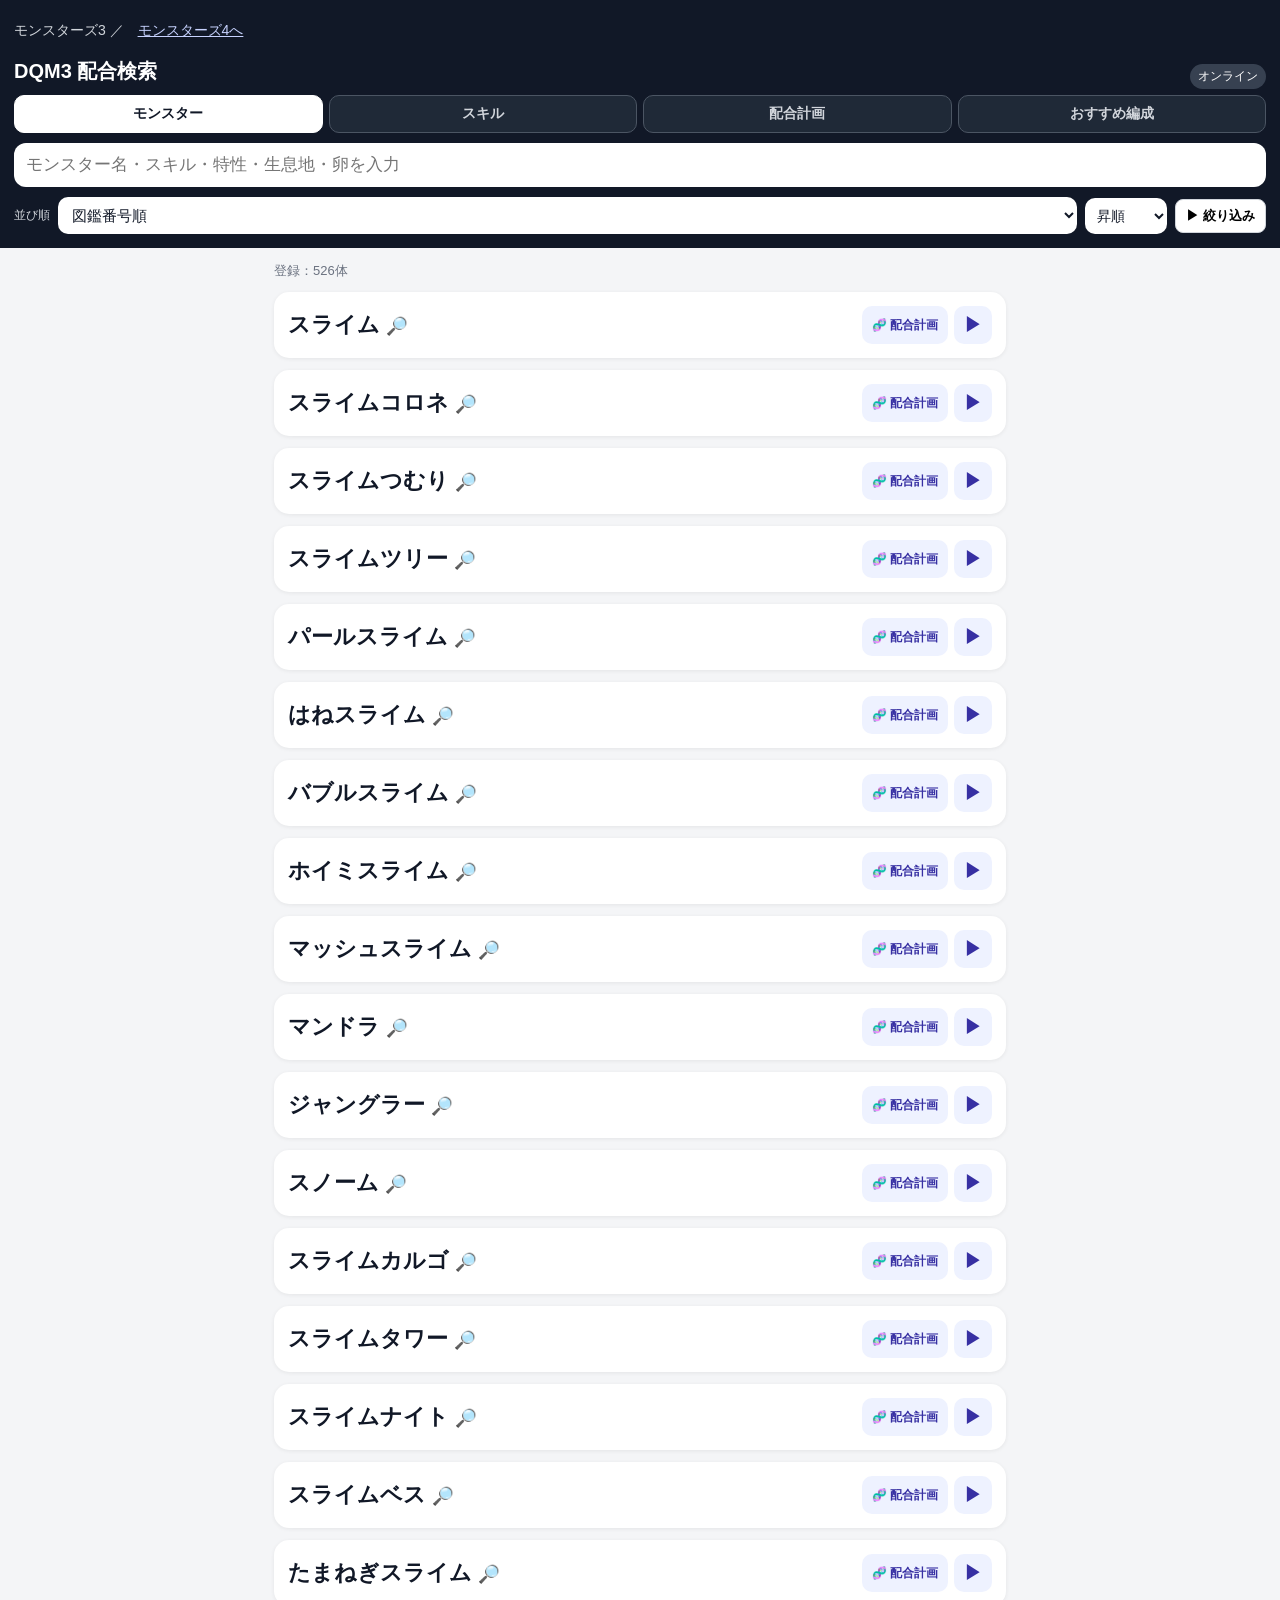
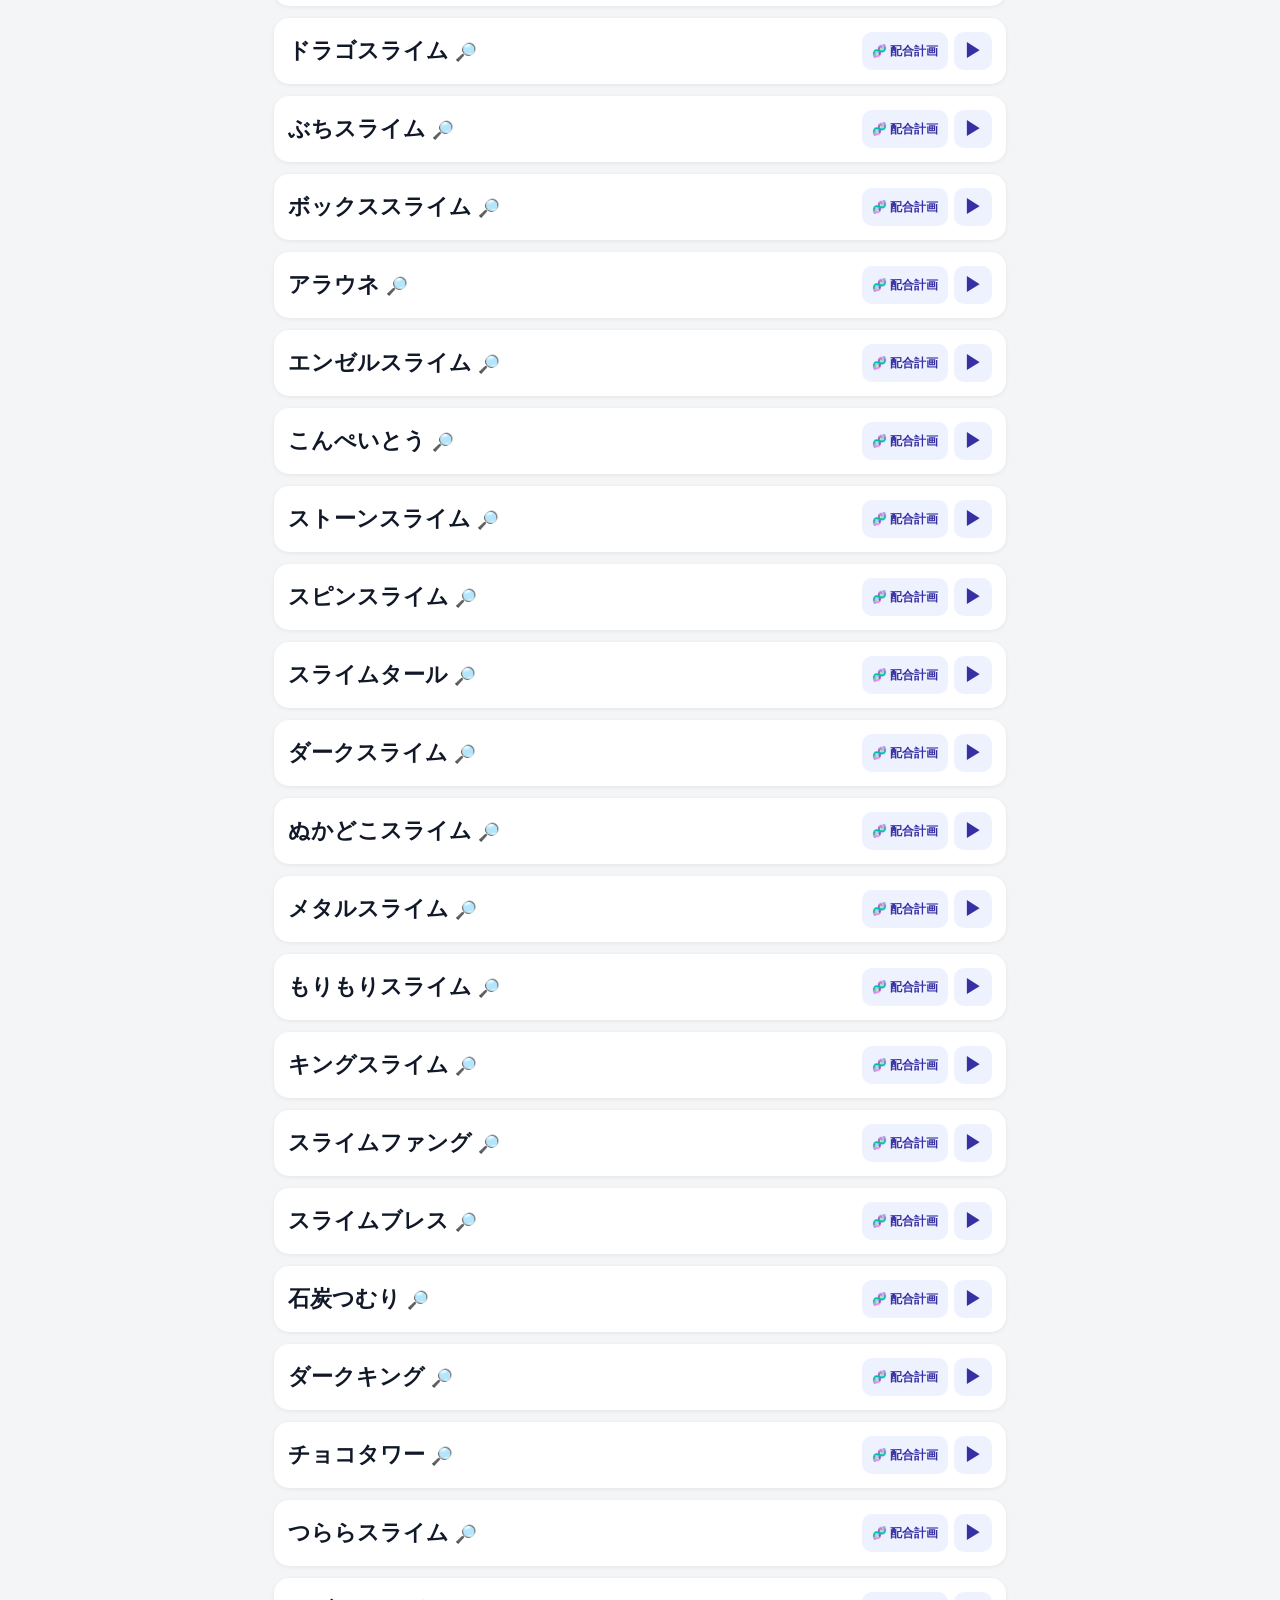
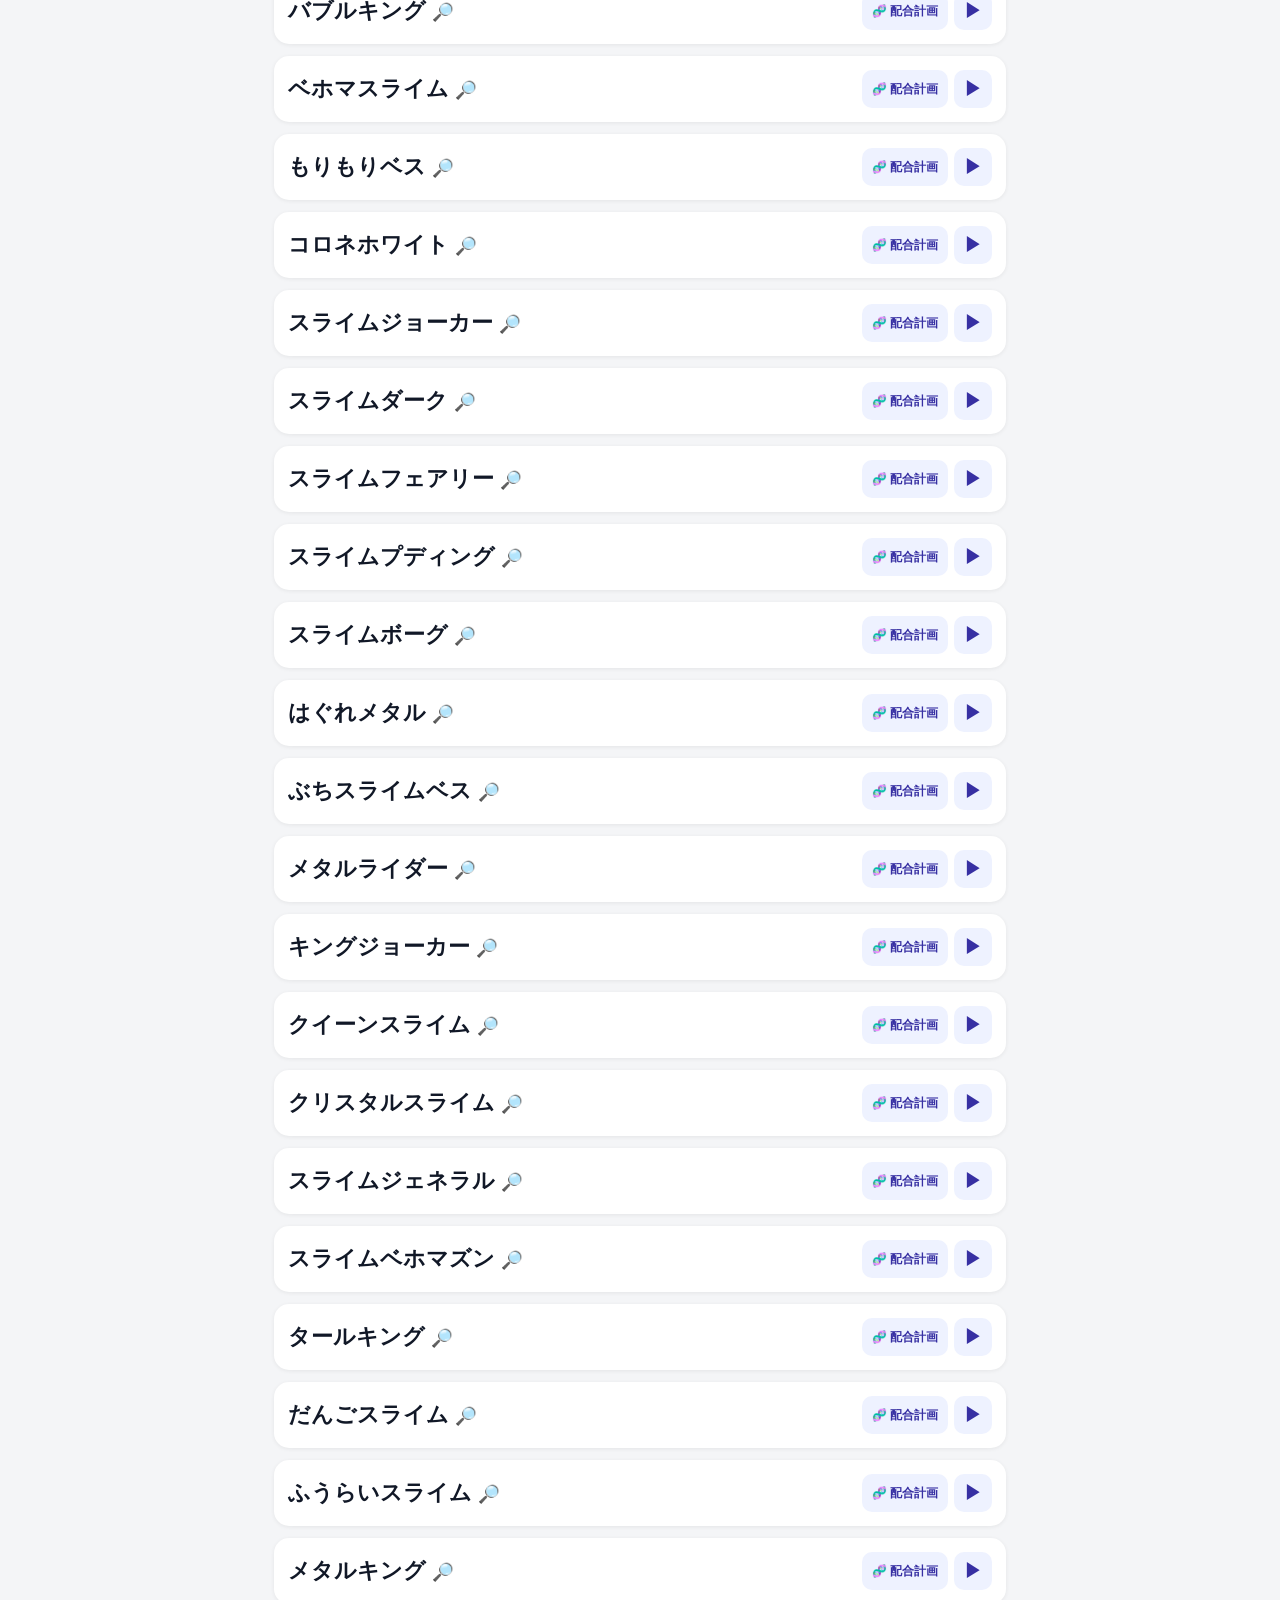
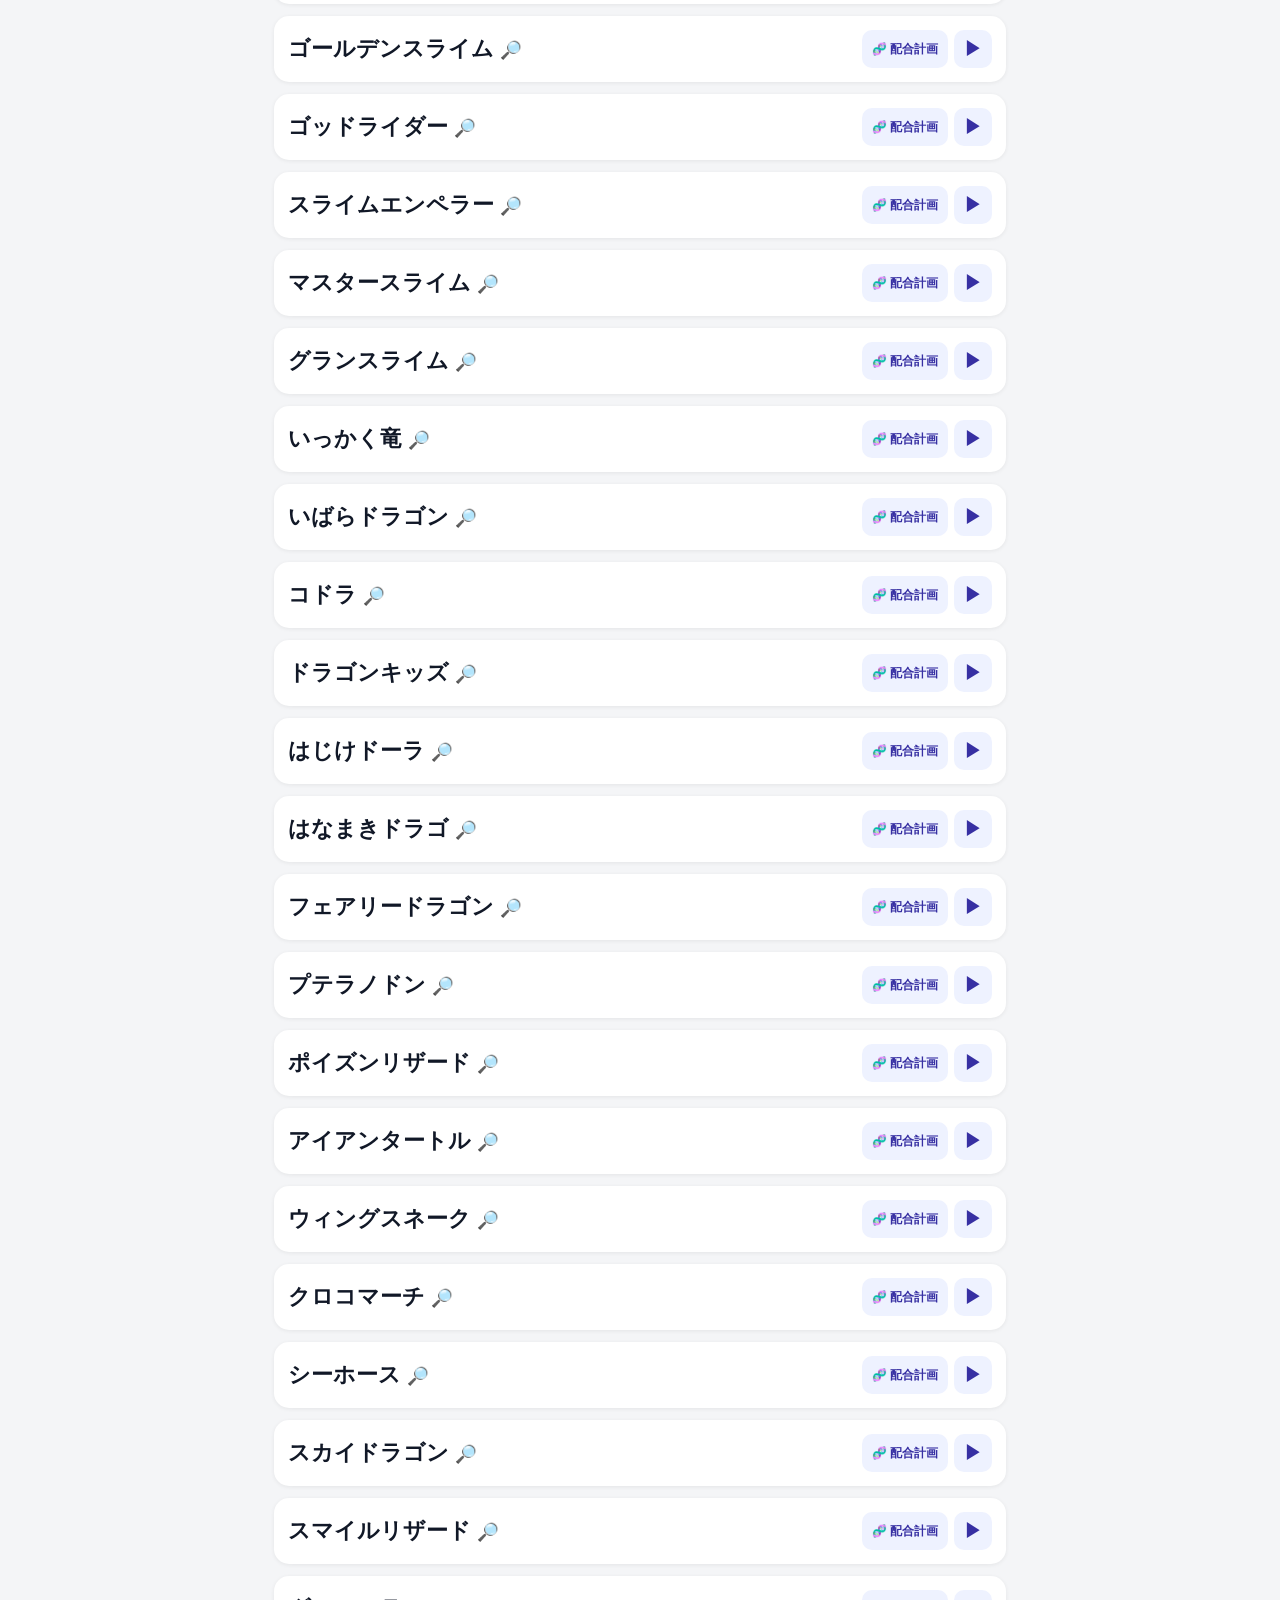
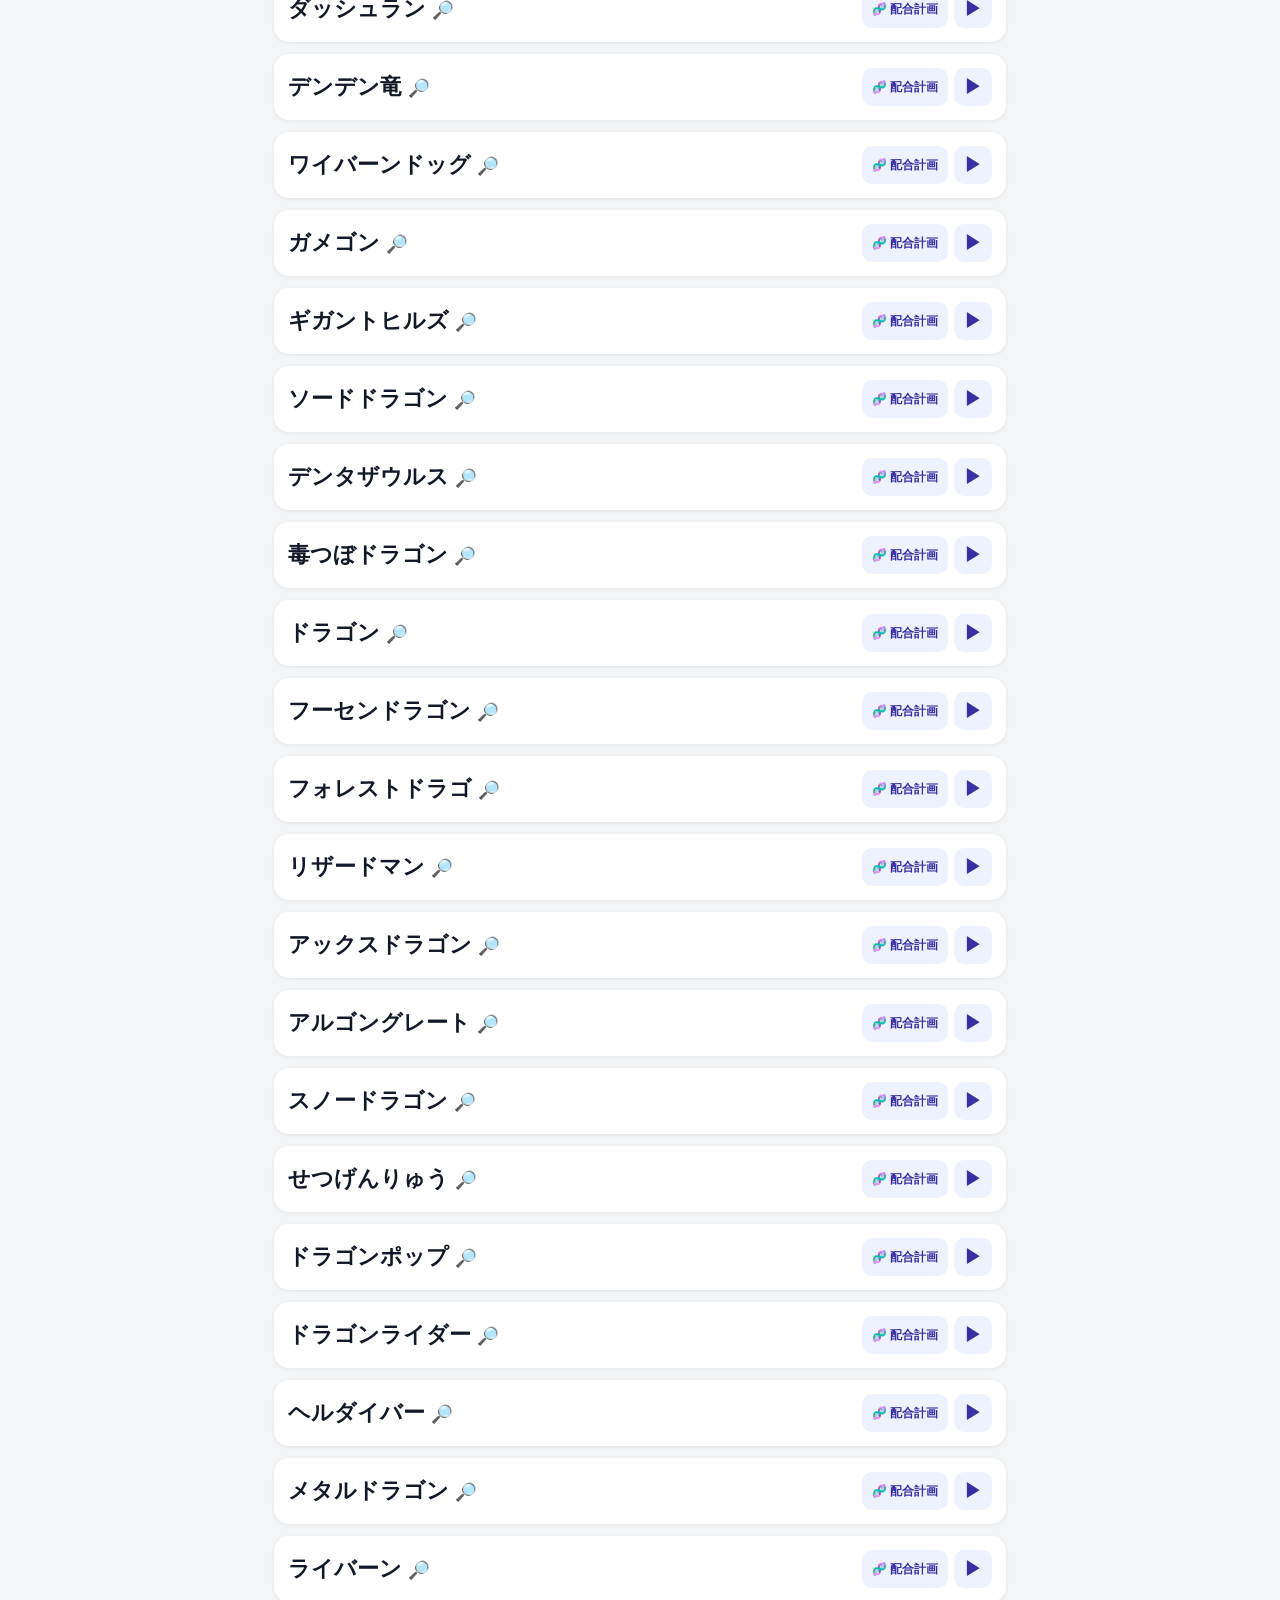
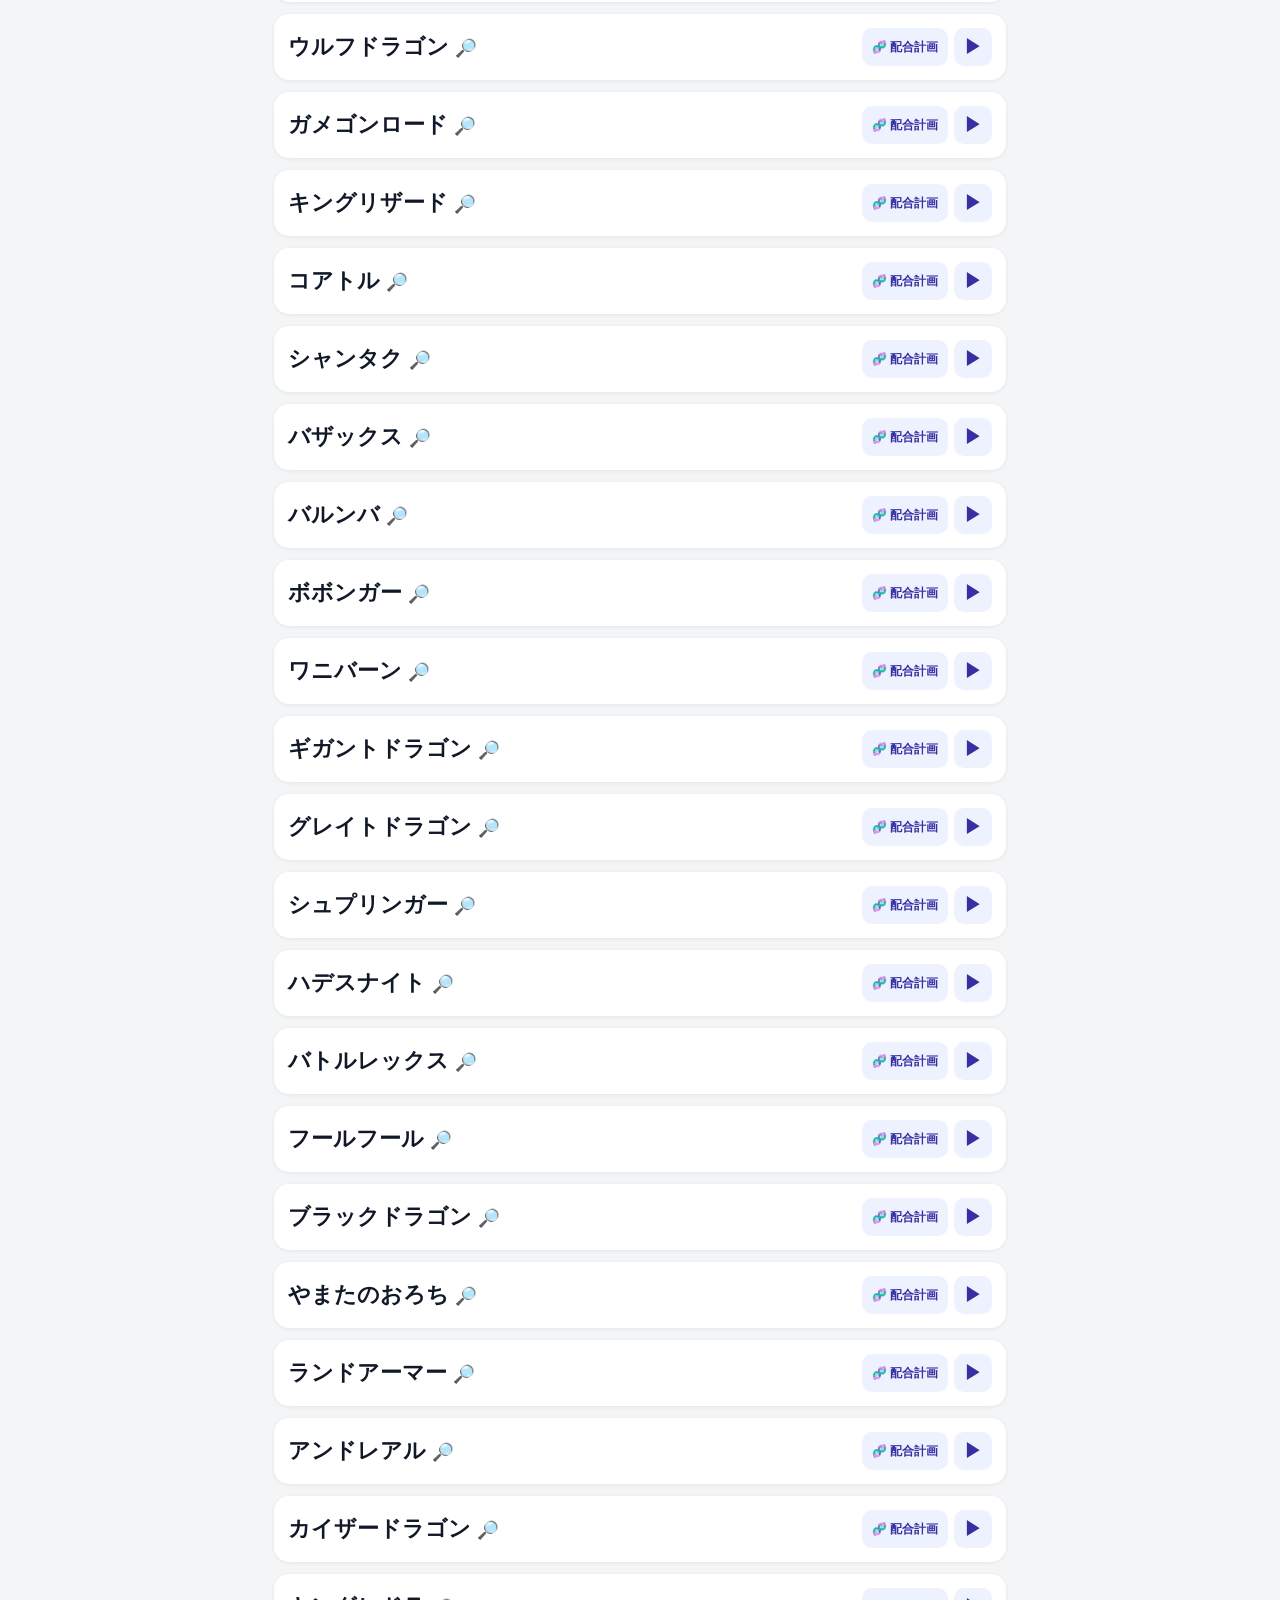
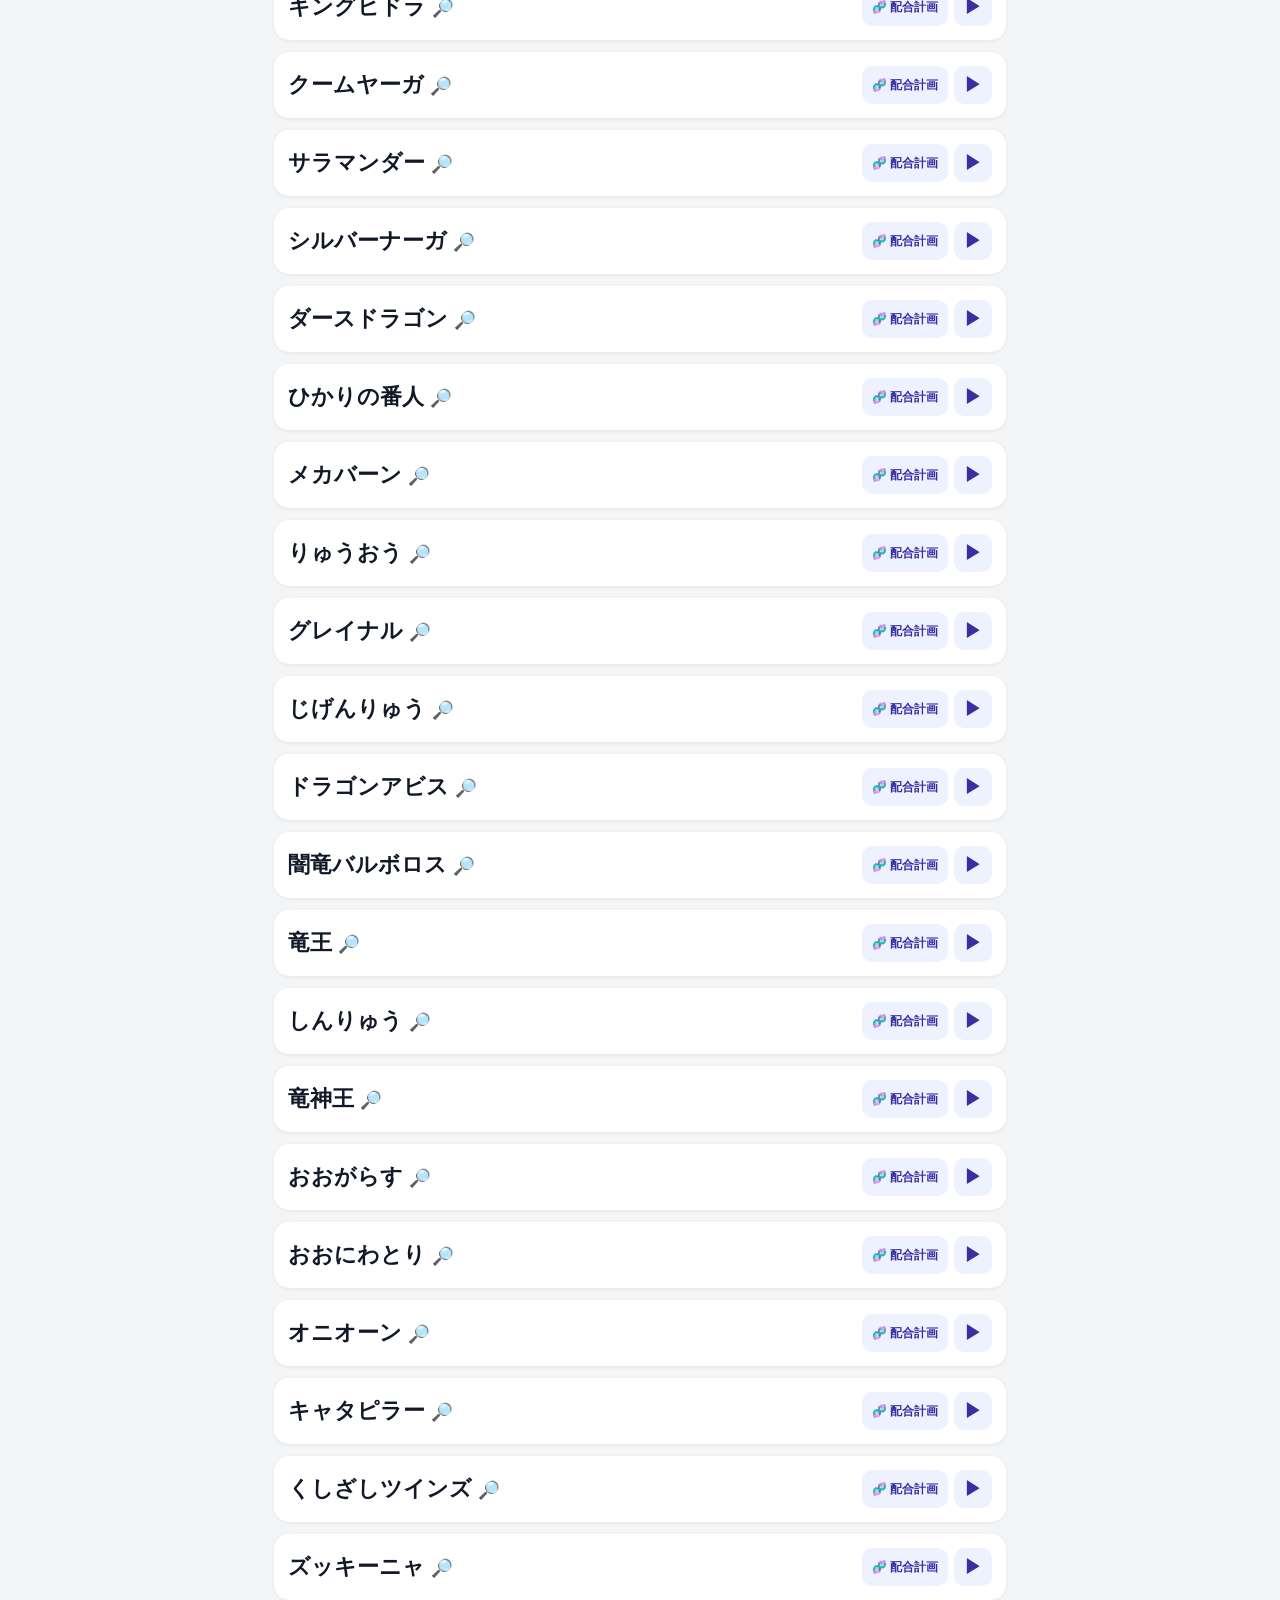
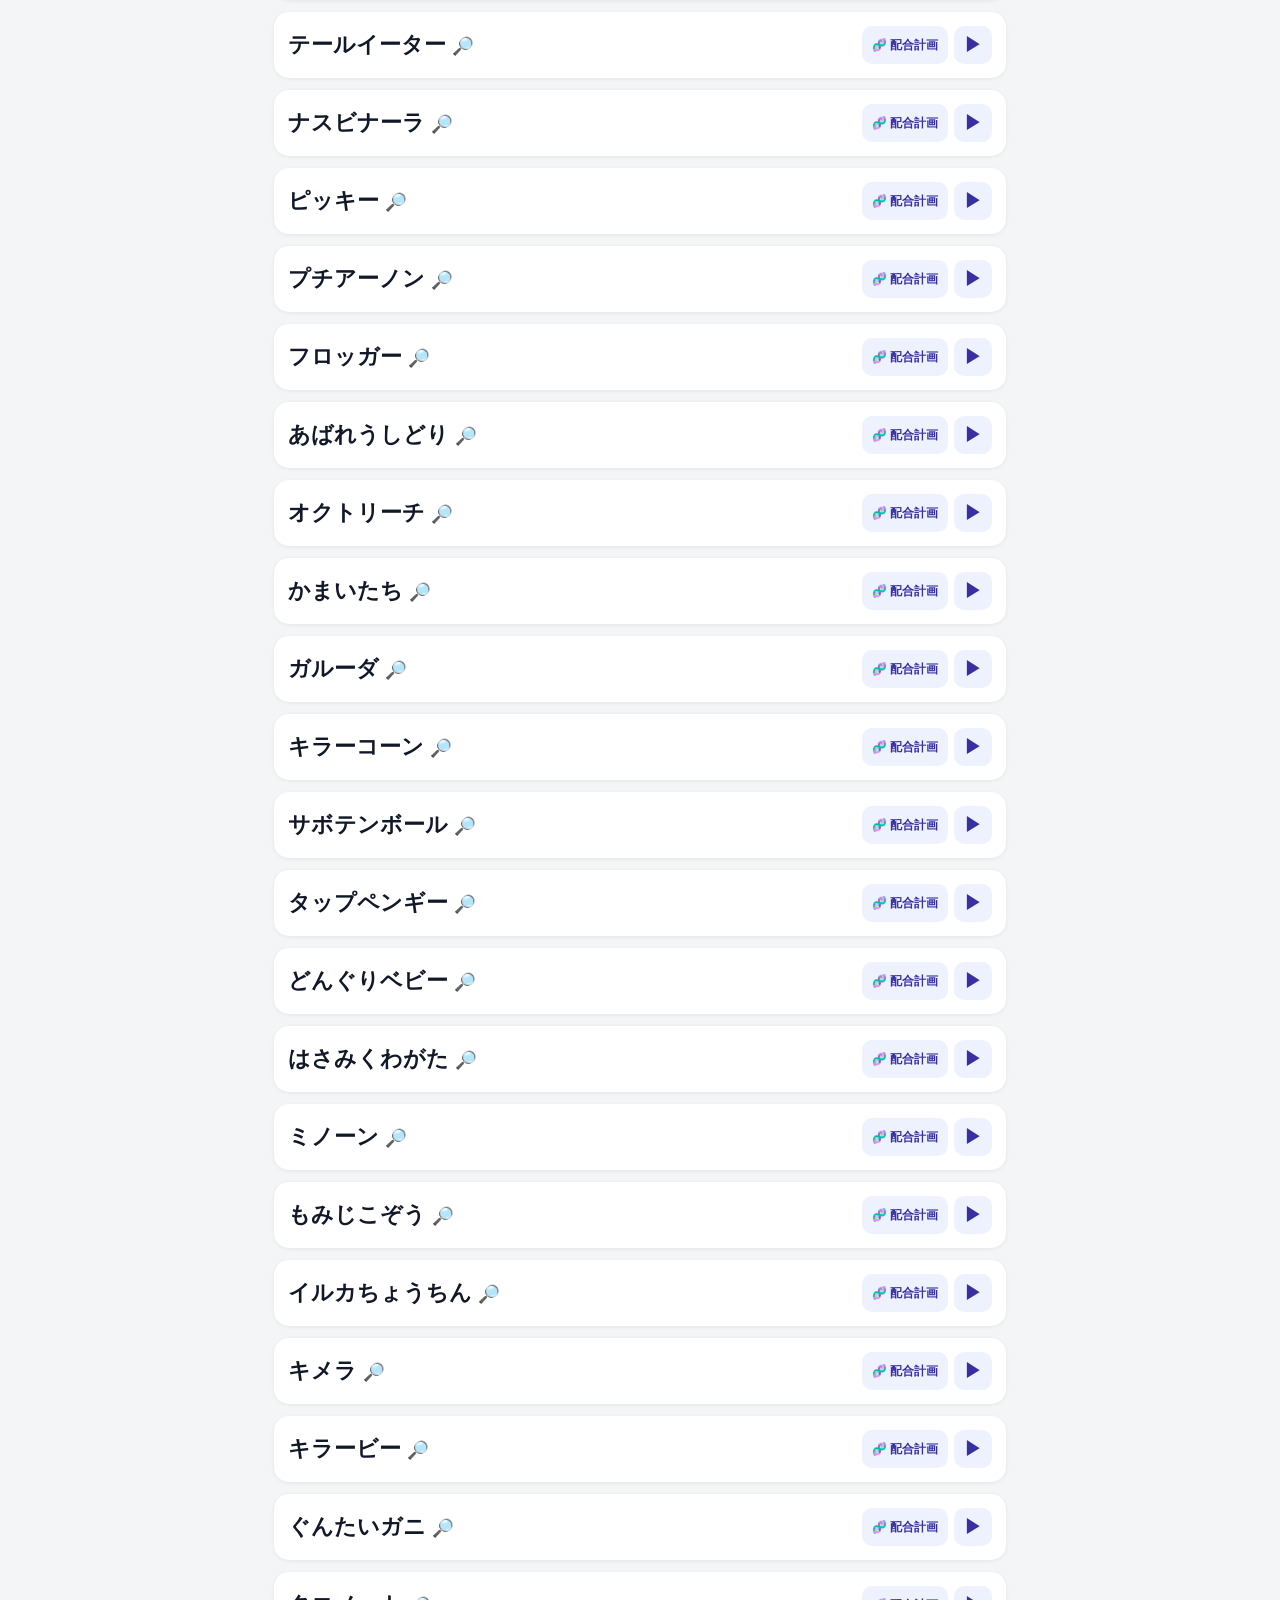
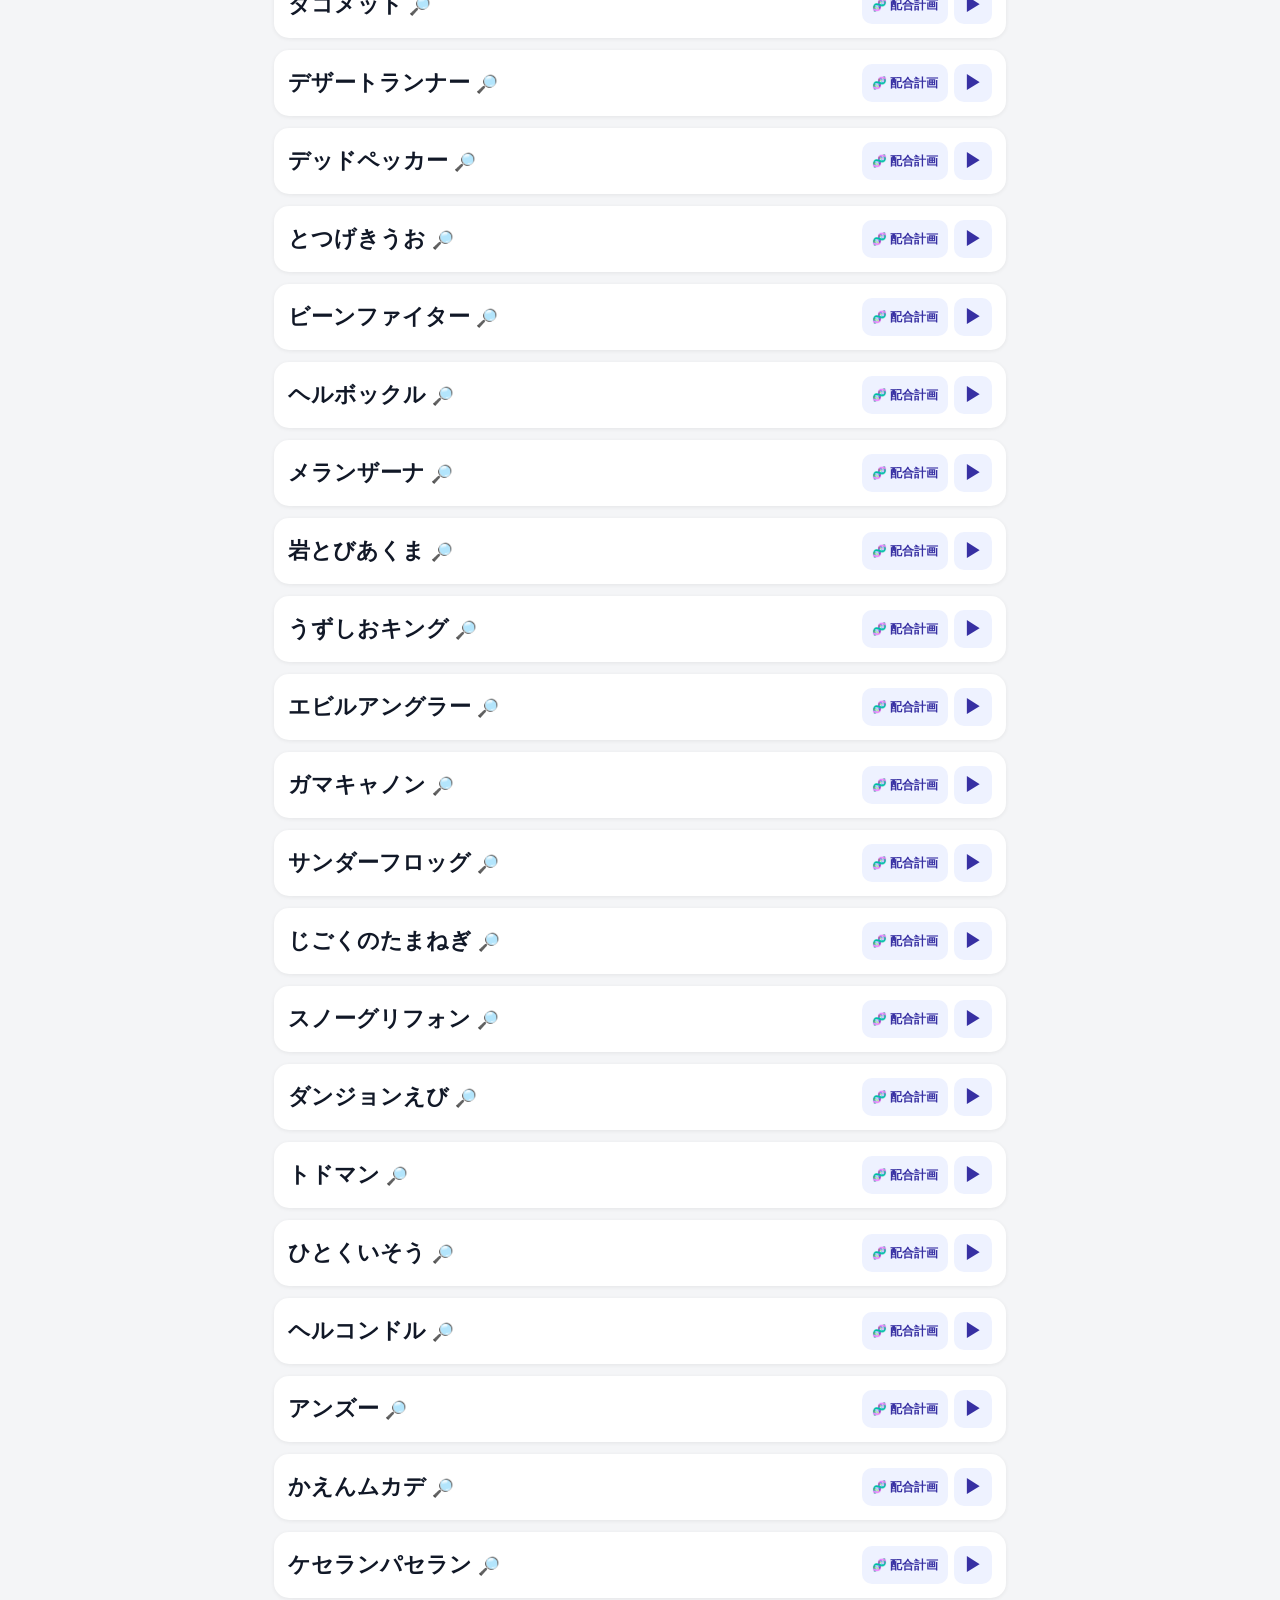
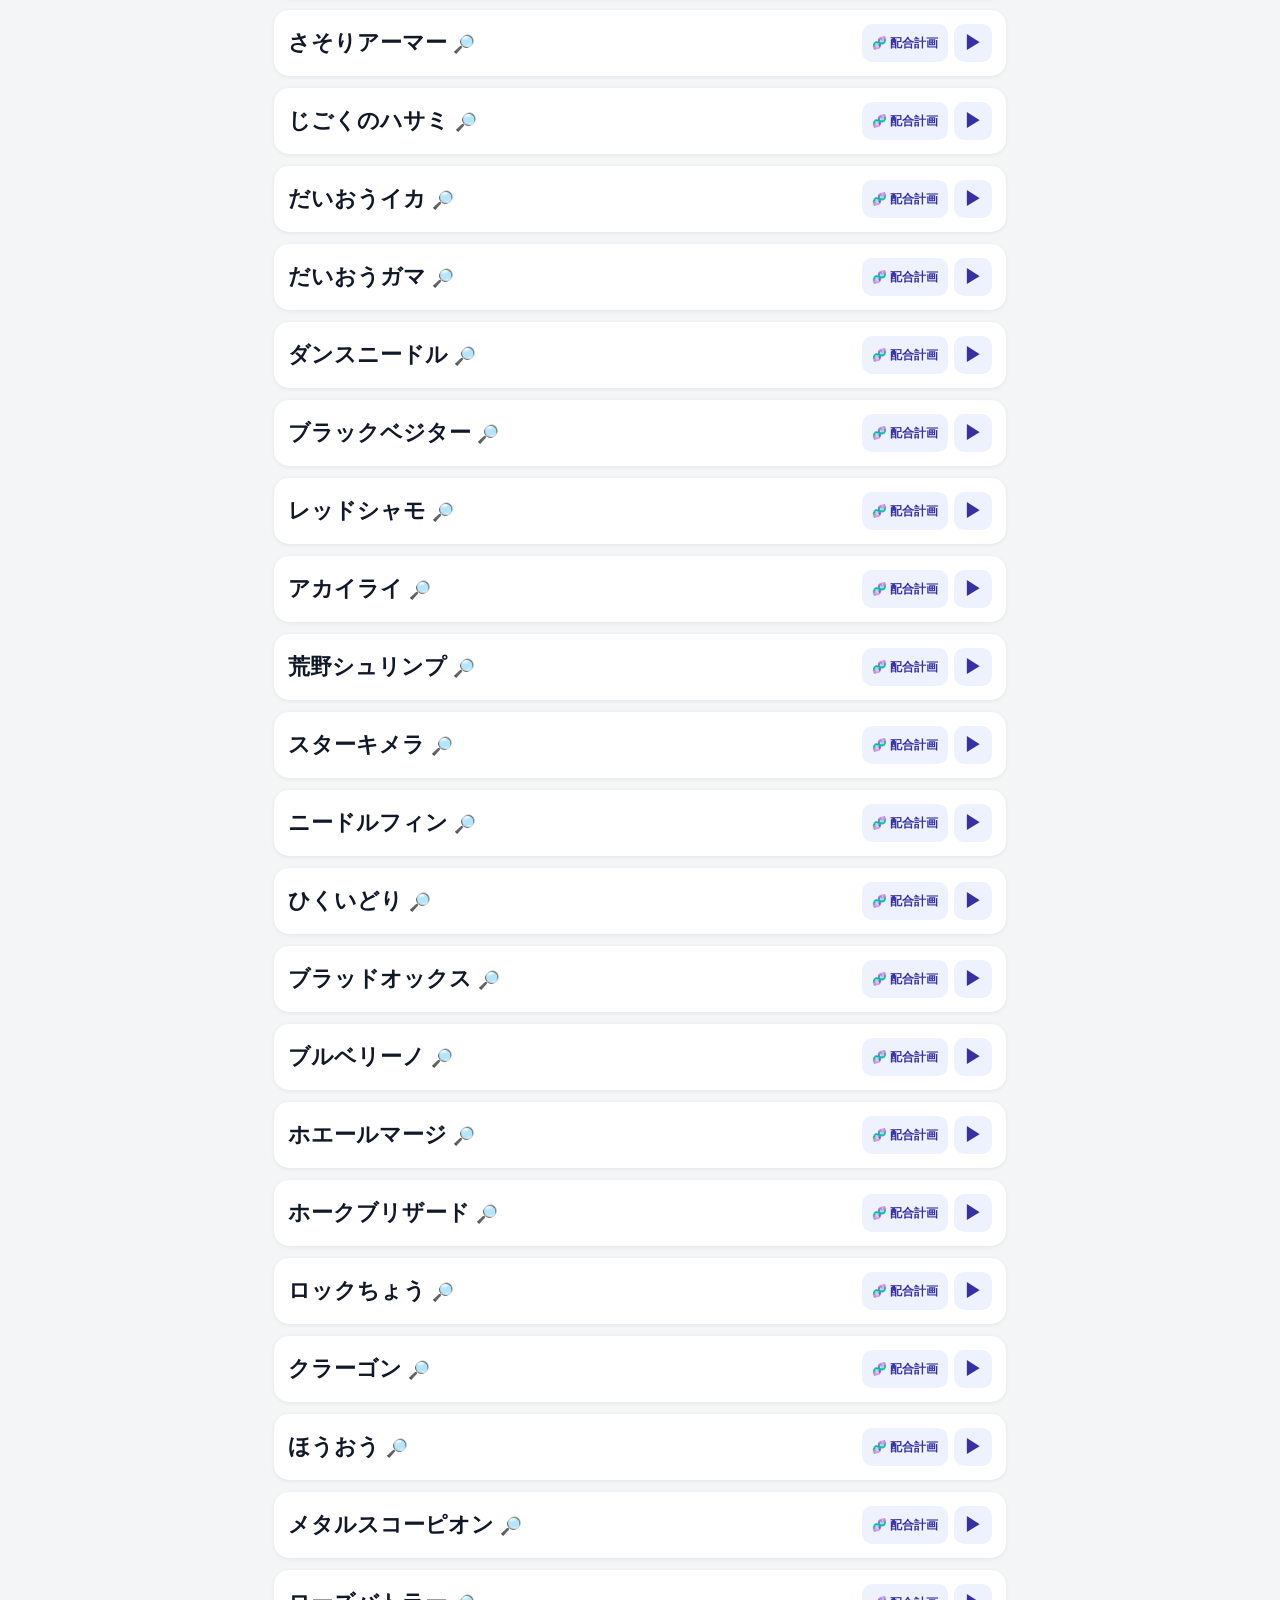
==== index.html @ c0da99f3 "Bump frontend cache to v48" ====
<!doctype html>

<html lang="ja">

<head>

<meta charset="utf-8">

<meta
  name="viewport"
  content="width=device-width,initial-scale=1,viewport-fit=cover"
>

<meta
  name="theme-color"
  content="#111827"
>

<meta
  name="apple-mobile-web-app-capable"
  content="yes"
>

<meta
  name="apple-mobile-web-app-title"
  content="DQM3配合"
>

<link
  rel="manifest"
  href="./manifest.webmanifest"
>

<link
  rel="apple-touch-icon"
  href="./icon-192.png"
>

<link
  rel="stylesheet"
  href="./style.css?v=48"
>

<title>
DQM3 配合検索
</title>

</head>


<body>


<header>

  <nav aria-label="ゲーム切り替え" style="margin:0 0 10px;font-size:14px;color:#d1d5db;">
    モンスターズ3 ／ <a href="./dqm4/" style="display:inline-block;padding:8px 10px;color:#c7d2fe;">モンスターズ4へ</a>
  </nav>

  <div class="headrow">

    <h1>
      DQM3 配合検索
    </h1>

    <span id="net"></span>

  </div>


  <div class="tabs">

    <button
      id="monsterTab"
      class="tab active"
      type="button"
    >
      モンスター
    </button>

    <button
      id="skillTab"
      class="tab"
      type="button"
    >
      スキル
    </button>

    <button
      id="planTab"
      class="tab"
      type="button"
    >
      配合計画
    </button>

    <button
      id="recommendTab"
      class="tab"
      type="button"
    >
      おすすめ編成
    </button>

  </div>


  <div id="normalSearch">

    <input
      id="q"
      type="search"
      placeholder="モンスター名を入力"
      autocomplete="off"
    >


    <div
      id="sortRow"
      class="sortrow"
    >

      <label for="sortSelect">
        並び順
      </label>

      <select id="sortSelect">

        <option value="number">
          図鑑番号順
        </option>

        <option value="name">
          名前順
        </option>

        <option value="rank">
          ランク順
        </option>

        <option value="family">
          種族順
        </option>

        <option value="hp">
          HP
        </option>

        <option value="mp">
          MP
        </option>

        <option value="attack">
          攻撃力
        </option>

        <option value="defence">
          守備力
        </option>

        <option value="agility">
          すばやさ
        </option>

        <option value="wisdom">
          かしこさ
        </option>

      </select>

      <select
        id="sortDirection"
        aria-label="昇順・降順"
      >
        <option value="asc">昇順</option>
        <option value="desc">降順</option>
      </select>

      <button
        id="filterToggle"
        class="filter-toggle"
        type="button"
        aria-expanded="false"
        aria-controls="monsterFilters"
      >
        ▶ 絞り込み
      </button>

    </div>

    <div
      id="monsterFilters"
      class="monster-filters"
      hidden
    >
      <div class="filter-group">
        <div class="filter-title">ランク（複数選択可）</div>
        <div id="rankFilters" class="filter-options"></div>
      </div>

      <div class="filter-group">
        <div class="filter-title">種族（複数選択可）</div>
        <div id="familyFilters" class="filter-options"></div>
      </div>

      <button
        id="clearFilters"
        class="clearbutton"
        type="button"
      >
        絞り込み解除
      </button>
    </div>

  </div>


  <button
    id="recommendPanelToggle"
    class="recommend-panel-toggle"
    type="button"
    hidden
    aria-expanded="true"
  >
    ▲ 編成条件を収納
  </button>

  <div
    id="recommendControls"
    class="recommend-controls"
    hidden
  >
    <label>
      テーマ
      <select id="recommendTarget">
        <optgroup label="属性">
          <option value="fire">🔥 火</option>
          <option value="water">💧 水</option>
          <option value="wind">🌪️ 風</option>
          <option value="earth">🪨 地</option>
          <option value="explosion">💥 爆発</option>
          <option value="ice">❄️ 氷結</option>
          <option value="electric">⚡ 電撃</option>
          <option value="light">✨ 光</option>
          <option value="dark">🌑 闇</option>
        </optgroup>
        <optgroup label="特殊火力">
          <option value="critical">💥 会心</option>
        </optgroup>
        <optgroup label="状態異常・妨害">
          <option value="sleep">😴 眠り</option>
          <option value="confusion">🌀 混乱</option>
          <option value="paralysis">⚡ マヒ</option>
          <option value="stun">💫 休み</option>
          <option value="poison">☠️ 毒</option>
          <option value="blind">🌫️ 幻惑</option>
          <option value="seal">🔒 封じ</option>
          <option value="debuff">📉 弱体化</option>
          <option value="death">💀 即死</option>
        </optgroup>
      </select>
    </label>

    <label>
      方針
      <select id="recommendStrategy">
        <option value="stable">安定攻略</option>
        <option value="power">火力重視</option>
        <option value="control">妨害重視</option>
      </select>
    </label>

    <label>
      編成サイズ
      <select id="recommendFormation">
        <option value="SSSS">S × 4</option>
        <option value="LSS">L × 1 ＋ S × 2</option>
        <option value="LL">L × 2</option>
      </select>
    </label>
  </div>

  <button
    id="planPanelToggle"
    class="plan-panel-toggle"
    type="button"
    hidden
    aria-expanded="true"
  >
    ▲ 操作パネルを収納
  </button>

  <div
    id="planControls"
    class="plan-controls"
    hidden
  >

    <input
      id="planTarget"
      type="search"
      list="monsterOptions"
      placeholder="作りたいモンスター名"
      autocomplete="off"
    >

    <datalist
      id="monsterOptions"
    ></datalist>

    <button
      id="buildPlan"
      class="mainbutton"
      type="button"
    >
      配合ルートを作成
    </button>

    <div class="plan-rank-control">
      <label class="plan-rank-check">
        <input
          id="planMinRankEnabled"
          type="checkbox"
        >
        <span>最低ランクを指定</span>
      </label>

      <select
        id="planMinRank"
        aria-label="配合する最低ランク"
        disabled
      >
        <option value="G">Gランク</option>
        <option value="F">Fランク</option>
        <option value="E">Eランク</option>
        <option value="D" selected>Dランク</option>
        <option value="C">Cランク</option>
        <option value="B">Bランク</option>
        <option value="A">Aランク</option>
        <option value="S">Sランク</option>
        <option value="X">Xランク</option>
      </select>
    </div>

  </div>

  <div
    id="planSubtabs"
    class="plan-subtabs"
    hidden
  >
    <button
      id="planCurrentTab"
      class="plan-subtab active"
      type="button"
    >
      作成中
    </button>

    <button
      id="planSavedTab"
      class="plan-subtab"
      type="button"
    >
      保存ルート 0/16
    </button>

    <button
      id="planMaterialsTab"
      class="plan-subtab"
      type="button"
    >
      素材合計
    </button>
  </div>

</header>


<main>

  <div
    id="status"
    class="status"
  >
    データを読み込み中…
  </div>

  <div id="results"></div>

</main>


<footer>

  モンスター名をタップすると画像検索を開きます。<br>

  配合計画のチェック状態は
  この端末に保存されます。

</footer>


<script
  src="./app.js?v=48"
></script>

</body>

</html>
---- style.css ----
:root{
  font-family:
    -apple-system,
    BlinkMacSystemFont,
    "Hiragino Sans",
    "Yu Gothic",
    sans-serif;

  background:#f4f5f7;
  color:#111827;
}

*{
  box-sizing:border-box;
}

body{
  margin:0;
}

[hidden]{
  display:none !important;
}

header{
  position:sticky;
  top:0;
  z-index:10;
  background:#111827;
  color:white;
  padding:14px;
}

.headrow{
  display:flex;
  justify-content:space-between;
  align-items:center;
}

h1{
  font-size:20px;
  margin:0 0 10px;
}

#net{
  font-size:12px;
  background:#374151;
  padding:4px 8px;
  border-radius:999px;
}

.tabs{
  display:flex;
  gap:6px;
  margin-bottom:10px;
}

.tab{
  flex:1;
  border:1px solid #4b5563;
  background:#1f2937;
  color:#d1d5db;
  padding:9px 4px;
  border-radius:10px;
  font-size:14px;
  font-weight:700;
}

.tab.active{
  background:#fff;
  color:#111827;
  border-color:#fff;
}

input{
  width:100%;
  font-size:17px;
  padding:12px;
  border:0;
  border-radius:12px;
  outline:none;
}

.sortrow{
  display:flex;
  align-items:center;
  gap:8px;
  margin-top:10px;
}

.sortrow label{
  font-size:12px;
  color:#d1d5db;
  white-space:nowrap;
}

#sortSelect{
  flex:1;
  padding:9px 10px;
  border:0;
  border-radius:10px;
  font-size:15px;
  background:#fff;
  color:#111827;
}

.plan-controls{
  display:flex;
  gap:8px;
}

.plan-controls input{
  flex:1;
}

.mainbutton{
  flex:none;
  border:0;
  border-radius:12px;
  padding:0 14px;
  background:#4f46e5;
  color:white;
  font-weight:700;
}

main{
  padding:14px;
  max-width:760px;
  margin:auto;
}

.status{
  font-size:13px;
  color:#6b7280;
  margin-bottom:12px;
}

.card{
  background:#fff;
  border-radius:15px;
  padding:14px;
  margin-bottom:12px;
  box-shadow:0 1px 4px #0001;
}

.name{
  font-size:22px;
  font-weight:800;
}

.name a{
  color:#111827;
  text-decoration:none;
}

.name a:after{
  content:" 🔎";
  font-size:.8em;
}

.monster-card-header{
  display:flex;
  align-items:center;
  justify-content:space-between;
  gap:10px;
}

.collapse-button{
  flex:none;
  width:38px;
  height:38px;
  border:0;
  border-radius:10px;
  background:#eef2ff;
  color:#3730a3;
  font-size:18px;
  font-weight:800;
  cursor:pointer;
}

.collapse-button:active{
  transform:scale(.95);
}

.monster-card-body[hidden]{
  display:none;
}

.meta{
  display:flex;
  gap:6px;
  flex-wrap:wrap;
  margin:7px 0 13px;
}

.badge,
.mini-badge{
  font-size:12px;
  background:#eef2ff;
  padding:5px 8px;
  border-radius:999px;
}

.mini-badge{
  padding:2px 6px;
  font-size:10px;
}

h2{
  font-size:15px;
  margin:16px 0 7px;
}

.location-row{
  padding:8px 0;
  border-top:1px solid #eee;
}

.location-row:first-child{
  border-top:0;
}

.location-name{
  font-weight:700;
  font-size:14px;
}

.location-detail{
  margin-top:3px;
  color:#6b7280;
  font-size:12px;
}

.egg-row{
  display:flex;
  align-items:center;
  gap:5px;
  padding:8px 0;
  border-top:1px solid #eee;
  font-size:14px;
}

.egg-row:first-child{
  border-top:0;
}

.egg-icon{
  flex:none;
}

.egg-postgame{
  display:inline-block;
  margin-left:5px;
  padding:3px 7px;
  border-radius:999px;
  background:#fef3c7;
  color:#92400e;
  font-size:11px;
}

.monster-talents{
  border-top:1px solid #eee;
}

.monster-talent-row{
  padding:8px 0;
  border-bottom:1px solid #eee;
  line-height:1.7;
}

.talent-label{
  display:inline-block;
  margin-right:6px;
  padding:3px 7px;
  border-radius:999px;
  background:#dbeafe;
  color:#1e40af;
  font-size:11px;
  font-weight:700;
}

.talent-label.secondary{
  background:#f3f4f6;
  color:#4b5563;
}

.monster-traits{
  border-top:1px solid #eee;
}

.trait-size-title{
  margin-top:8px;
  padding:5px 8px;
  border-radius:8px;
  background:#eef2ff;
  color:#3730a3;
  font-size:12px;
  font-weight:800;
}

.trait-size-title.large{
  margin-top:12px;
  background:#fef3c7;
  color:#92400e;
}

.trait-row{
  display:grid;
  grid-template-columns:54px 1fr;
  gap:8px;
  padding:7px 4px;
  border-bottom:1px solid #f1f1f1;
}

.trait-level{
  color:#6b7280;
  font-size:12px;
  font-weight:700;
}

.trait-content{
  min-width:0;
}

.trait-name{
  font-size:14px;
  font-weight:600;
}

.trait-description{
  margin-top:3px;
  color:#6b7280;
  font-size:12px;
  line-height:1.5;
}

.route{
  padding:9px 0;
  border-top:1px solid #eee;
  line-height:1.5;
}

.route:first-of-type{
  border-top:0;
}

.rtype{
  display:inline-block;
  font-size:11px;
  background:#f3f4f6;
  border-radius:999px;
  padding:3px 7px;
  margin-right:5px;
  color:#4b5563;
}

.arrow{
  font-weight:800;
  color:#4f46e5;
}

button.jump{
  border:0;
  background:none;
  color:#4338ca;
  text-decoration:underline;
  padding:0;
  font:inherit;
}

.skillname{
  font-size:22px;
  font-weight:800;
}

.skilljump{
  font-weight:700;
}

.skillroute{
  padding-top:10px;
  padding-bottom:10px;
}

.skillnote{
  margin-top:5px;
  font-size:12px;
  color:#6b7280;
}

.skilltable{
  border-top:1px solid #eee;
}

.skillability{
  display:grid;
  grid-template-columns:62px 1fr;
  gap:8px;
  padding:9px 0;
  border-bottom:1px solid #eee;
}

.skillpoints{
  color:#4338ca;
  font-weight:800;
}

.abilityname{
  font-size:14px;
}

.plan-summary{
  position:relative;
}

.progress-text{
  margin-top:8px;
  font-size:13px;
  color:#4b5563;
}

.progressbar{
  width:100%;
  height:9px;
  margin-top:7px;
  background:#e5e7eb;
  border-radius:999px;
  overflow:hidden;
}

.progressbar-inner{
  height:100%;
  background:#4f46e5;
  transition:width .2s;
}

.clearbutton{
  margin-top:12px;
  border:1px solid #d1d5db;
  background:#fff;
  color:#374151;
  padding:8px 10px;
  border-radius:9px;
}

.plan-title{
  margin-top:0;
  font-size:17px;
}

.plan-tree{
  overflow-x:auto;
}

.plan-node{
  margin-left:
    calc(
      var(--depth)
      * 18px
    );
  padding:8px 0;
  border-bottom:1px solid #f1f1f1;
}

.plan-node-head{
  display:flex;
  align-items:center;
  gap:6px;
}

.plan-check{
  width:20px;
  height:20px;
  flex:none;
}

.plan-name{
  border:0;
  background:none;
  padding:0;
  color:#312e81;
  font-size:15px;
  font-weight:700;
  text-decoration:underline;
}

.plan-name:disabled{
  color:#374151;
  text-decoration:none;
}

.plan-location,
.plan-egg{
  margin-left:27px;
  margin-top:3px;
  color:#6b7280;
  font-size:11px;
}

.plan-egg{
  color:#92400e;
}

.route-select{
  width:calc(100% - 27px);
  margin:6px 0 0 27px;
  padding:7px;
  border:1px solid #d1d5db;
  border-radius:8px;
  background:#fff;
}

.material-row{
  padding:10px 0;
  border-bottom:1px solid #eee;
}

.material-row:last-child{
  border-bottom:0;
}

.material-count{
  margin-left:7px;
  color:#4f46e5;
  font-weight:800;
  font-size:16px;
}

.material-location,
.material-egg{
  margin-top:4px;
  font-size:11px;
  color:#6b7280;
}

.material-egg{
  color:#92400e;
}

.plan-complete{
  padding:16px;
  text-align:center;
  background:#ecfdf5;
  border-radius:10px;
  color:#065f46;
  font-weight:700;
}

.empty{
  text-align:center;
  color:#6b7280;
  padding:30px;
}

.small{
  font-size:12px;
  color:#6b7280;
}

footer{
  text-align:center;
  color:#6b7280;
  font-size:11px;
  padding:20px 14px 40px;
}

.recommend-controls{
  display:grid;
  grid-template-columns:1fr 1fr;
  gap:10px;
  margin-top:10px;
}

.recommend-controls label{
  display:flex;
  flex-direction:column;
  gap:5px;
  color:#d1d5db;
  font-size:12px;
  font-weight:700;
}

.recommend-controls select{
  width:100%;
  padding:10px;
  border:1px solid #374151;
  border-radius:10px;
  background:#fff;
  color:#111827;
  font-size:14px;
}

.rec-summary{
  border-left:4px solid #4f46e5;
}

.rec-summary-text{
  margin-top:8px;
  color:#4b5563;
  font-size:12px;
  line-height:1.6;
}

.rec-grid{
  display:grid;
  grid-template-columns:1fr;
  gap:12px;
}

.rec-card{
  position:relative;
}

.rec-rank{
  position:absolute;
  top:14px;
  right:14px;
  padding:4px 8px;
  border-radius:999px;
  background:#eef2ff;
  color:#4338ca;
  font-size:11px;
  font-weight:800;
}

.rec-name{
  padding-right:48px;
  font-size:21px;
  font-weight:800;
}

.rec-role{
  margin-top:5px;
  color:#374151;
  font-size:13px;
  font-weight:700;
}

.rec-stars{
  margin-top:5px;
  color:#92400e;
  letter-spacing:1px;
}

.rec-reason{
  margin-top:10px;
  padding:9px 10px;
  border-radius:9px;
  background:#f9fafb;
  color:#4b5563;
  font-size:12px;
  line-height:1.5;
}

.rec-skills-title{
  margin-top:12px;
  font-size:12px;
  font-weight:800;
  color:#374151;
}

.rec-skills{
  margin-top:5px;
  line-height:1.8;
}

.rec-skill{
  color:#374151;
  font-size:13px;
}

.rec-actions{
  display:flex;
  gap:8px;
  margin-top:12px;
}

.rec-action{
  flex:1;
  margin-top:0;
}

.rec-alt{
  display:flex;
  justify-content:space-between;
  gap:10px;
  padding:10px 0;
  border-bottom:1px solid #eee;
  font-size:13px;
}

.rec-alt:last-child{
  border-bottom:0;
}

.rec-alt span{
  color:#6b7280;
  text-align:right;
  font-size:11px;
}

.rec-note{
  color:#6b7280;
  font-size:12px;
  line-height:1.6;
}

.role-section{
  border-left:4px solid #d1d5db;
}

.role-note{
  margin:-2px 0 8px;
  color:#6b7280;
  font-size:12px;
  line-height:1.5;
}

.role-candidate-list{
  display:flex;
  flex-direction:column;
  gap:8px;
}

.role-candidate{
  padding:10px;
  border:1px solid #e5e7eb;
  border-radius:10px;
  background:#f9fafb;
}

.role-candidate-head{
  display:flex;
  align-items:center;
  justify-content:space-between;
  gap:10px;
}

.role-candidate-head .jump{
  font-weight:800;
  font-size:15px;
}

.role-score{
  flex:none;
  color:#92400e;
  font-size:12px;
}

.role-reason{
  margin-top:5px;
  color:#4b5563;
  font-size:11px;
  line-height:1.5;
}

.role-skills{
  margin-top:6px;
  font-size:12px;
  line-height:1.7;
}

.stat-grid{
  display:grid;
  grid-template-columns:1fr;
  gap:6px;
}

.stat-row{
  display:grid;
  grid-template-columns:88px 58px 1fr;
  align-items:center;
  gap:8px;
  padding:7px 8px;
  border:1px solid #eef2f7;
  border-radius:9px;
  background:#f9fafb;
}

.stat-label{
  color:#374151;
  font-size:12px;
  font-weight:700;
}

.stat-value{
  text-align:right;
  color:#111827;
  font-size:14px;
  font-weight:800;
  font-variant-numeric:tabular-nums;
}

.stat-stars{
  color:#d97706;
  font-size:14px;
  letter-spacing:1px;
  white-space:nowrap;
}

.stat-note{
  margin-top:7px;
  color:#6b7280;
  font-size:10px;
  line-height:1.5;
}

.rec-breakdown{
  margin-top:10px;
  padding:10px;
  border:1px solid #e5e7eb;
  border-radius:10px;
  background:#fff;
}

.rec-breakdown-title{
  margin-bottom:7px;
  color:#374151;
  font-size:12px;
  font-weight:800;
}

.rec-breakdown-row{
  display:flex;
  justify-content:space-between;
  gap:10px;
  padding:3px 0;
  color:#4b5563;
  font-size:12px;
}

.rec-breakdown-row strong{
  color:#111827;
}

.rec-used-stats{
  margin-top:7px;
  padding-top:7px;
  border-top:1px solid #eee;
}

.rec-used-stat{
  display:grid;
  grid-template-columns:82px 52px 1fr;
  gap:6px;
  align-items:center;
  padding:3px 0;
  font-size:11px;
}

.rec-used-stat strong{
  text-align:right;
}

.rec-used-stars{
  color:#d97706;
  white-space:nowrap;
}

.rec-size-badge{
  display:inline-flex;
  align-items:center;
  justify-content:center;
  min-width:24px;
  height:24px;
  margin-right:6px;
  border-radius:7px;
  background:#e0e7ff;
  color:#3730a3;
  font-size:11px;
  font-weight:900;
}

.rec-size-badge.large{
  background:#fef3c7;
  color:#92400e;
}

.skill-description{
  margin:10px 0 12px;
  padding:10px 12px;
  border-radius:10px;
  background:#f8fafc;
  color:#374151;
  font-size:13px;
  line-height:1.65;
}

.skill-holder-section{
  margin:10px 0 14px;
}

.skill-holder-toggle{
  width:100%;
  padding:9px 10px;
  border:1px solid #d1d5db;
  border-radius:9px;
  background:#fff;
  color:#1f2937;
  text-align:left;
  font-weight:800;
  cursor:pointer;
}

.skill-holder-list{
  margin-top:8px;
  padding:8px 10px;
  border-left:3px solid #d1d5db;
}

.skill-holder-row{
  display:flex;
  flex-wrap:wrap;
  align-items:center;
  gap:6px;
  padding:5px 0;
}


@media(max-width:420px){
  .recommend-controls{
    grid-template-columns:1fr;
  }

  .tab{
    font-size:12px;
  }

  .plan-controls{
    flex-direction:column;
  }

  .mainbutton{
    padding:10px;
  }
}

.skillability-main{
  display:flex;
  align-items:center;
  gap:8px;
  flex-wrap:wrap;
}
.ability-class{
  font-size:11px;
  font-weight:700;
  padding:2px 6px;
  border-radius:999px;
  background:#eef2ff;
}
.ability-mp{
  margin-left:auto;
  font-size:11px;
  font-weight:700;
  white-space:nowrap;
}
.ability-description{
  margin:5px 0 8px 48px;
  font-size:12px;
  line-height:1.55;
  color:#4b5563;
}

.trait-name-line{
  display:flex;
  align-items:center;
  gap:7px;
  flex-wrap:wrap;
}
.trait-category{
  display:inline-flex;
  align-items:center;
  padding:2px 6px;
  border-radius:999px;
  background:#f3f4f6;
  font-size:10px;
  font-weight:700;
  color:#4b5563;
}

.sortrow{
  flex-wrap:wrap;
}
.filter-toggle{
  padding:7px 10px;
  border:1px solid #d1d5db;
  border-radius:8px;
  background:#fff;
  font-weight:700;
}
.monster-filters{
  margin-top:8px;
  padding:10px;
  border:1px solid #e5e7eb;
  border-radius:10px;
  background:#fafafa;
}
.filter-group + .filter-group{
  margin-top:10px;
}
.filter-title{
  margin-bottom:6px;
  font-size:12px;
  font-weight:800;
}
.filter-options{
  display:flex;
  flex-wrap:wrap;
  gap:6px;
}
.filter-chip{
  display:inline-flex;
  align-items:center;
  gap:4px;
  padding:5px 8px;
  border:1px solid #d1d5db;
  border-radius:999px;
  background:#fff;
  font-size:12px;
}
.filter-chip input{
  margin:0;
}

/* v34: compact, readable monster filter controls */
.monster-filters{
  color:#111827;
  background:#fff;
}

.filter-title{
  color:#111827;
}

.filter-options{
  align-items:flex-start;
}

.filter-chip{
  width:auto;
  min-height:34px;
  color:#111827;
  background:#fff;
  border:1px solid #d1d5db;
  padding:6px 9px;
  line-height:1.2;
}

.filter-chip input[type="checkbox"]{
  appearance:auto;
  -webkit-appearance:checkbox;
  width:18px !important;
  min-width:18px;
  height:18px !important;
  min-height:18px;
  margin:0 !important;
  padding:0 !important;
  border-radius:3px;
  flex:0 0 18px;
}

.filter-chip span{
  color:#111827;
  white-space:nowrap;
}

#sortDirection{
  flex:none;
  width:auto;
  min-width:82px;
  padding:9px 8px;
  border:0;
  border-radius:10px;
  font-size:14px;
  background:#fff;
  color:#111827;
}

@media(max-width:420px){
  .monster-filters{
    padding:12px;
  }

  .filter-options{
    gap:7px;
  }

  .filter-chip{
    font-size:12px;
    padding:6px 8px;
  }
}

.monster-recommendation{
  padding:10px 12px;
  border:1px solid #e5e7eb;
  border-radius:10px;
  background:#fafafa;
}
.recommend-role{
  display:flex;
  align-items:center;
  gap:8px;
  margin-bottom:8px;
}
.recommend-skill-list{
  display:grid;
  gap:6px;
}
.recommend-skill-item{
  display:flex;
  align-items:center;
  gap:8px;
}
.recommend-skill-label{
  min-width:52px;
  font-size:11px;
  font-weight:700;
  color:#6b7280;
}
.recommend-reason{
  margin-top:8px;
  font-size:12px;
  line-height:1.55;
  color:#374151;
}

.monster-card-actions{
  display:flex;
  align-items:center;
  gap:6px;
  flex:none;
}

.plan-jump-button{
  flex:none;
  min-height:38px;
  padding:0 10px;
  border:0;
  border-radius:10px;
  background:#eef2ff;
  color:#3730a3;
  font-size:12px;
  font-weight:800;
  cursor:pointer;
  white-space:nowrap;
}

.plan-jump-button:active{
  transform:scale(.96);
}

@media(max-width:420px){
  .monster-card-header{
    gap:6px;
  }

  .name{
    min-width:0;
  }

  .plan-jump-button{
    min-height:36px;
    padding:0 8px;
    font-size:11px;
  }

  .collapse-button{
    width:36px;
    height:36px;
  }
}

.plan-subtabs{
  display:flex;
  gap:8px;
  margin-top:10px;
}
.plan-subtab{
  flex:1;
  min-height:38px;
  border:1px solid #4b5563;
  border-radius:10px;
  background:#1f2937;
  color:#d1d5db;
  font-weight:800;
}
.plan-subtab.active{
  background:#fff;
  color:#111827;
  border-color:#fff;
}
.plan-summary-actions{
  display:flex;
  flex-wrap:wrap;
  gap:8px;
  margin-top:10px;
}
.save-plan-button{
  border:0;
  border-radius:10px;
  padding:9px 11px;
  background:#4f46e5;
  color:#fff;
  font-weight:800;
}
.saved-plan-note{
  margin-bottom:10px;
  font-size:12px;
  line-height:1.5;
  color:#6b7280;
}
.saved-plan-row{
  display:flex;
  align-items:center;
  justify-content:space-between;
  gap:10px;
  padding:10px 0;
  border-top:1px solid #e5e7eb;
}
.saved-plan-row:first-of-type{
  border-top:0;
}
.saved-plan-main{
  min-width:0;
}
.saved-plan-name{
  font-size:16px;
  font-weight:800;
  color:#111827;
}
.saved-plan-meta{
  margin-top:3px;
  font-size:11px;
  color:#6b7280;
}
.saved-plan-actions{
  display:flex;
  gap:6px;
  flex:none;
}
.saved-plan-open,
.saved-plan-delete{
  border:0;
  border-radius:8px;
  padding:7px 9px;
  font-weight:800;
}
.saved-plan-open{
  background:#eef2ff;
  color:#3730a3;
}
.saved-plan-delete{
  background:#fee2e2;
  color:#991b1b;
}
@media(max-width:420px){
  .saved-plan-row{
    align-items:flex-start;
  }
  .saved-plan-actions{
    flex-direction:column;
  }
}

.material-total-stats{
  display:flex;
  flex-wrap:wrap;
  gap:6px;
  margin:8px 0;
}

.material-total-row{
  padding:10px 0;
  border-top:1px solid #e5e7eb;
}

.material-total-row:first-child{
  border-top:0;
}

.material-total-head{
  display:flex;
  align-items:center;
  justify-content:space-between;
  gap:8px;
}

.material-total-note{
  margin-bottom:8px;
}

@media(max-width:420px){
  .plan-subtabs{
    gap:5px;
  }

  .plan-subtab{
    min-height:36px;
    padding:5px 6px;
    font-size:11px;
  }
}

.plan-rank-control{
  display:flex;
  align-items:center;
  gap:8px;
  width:100%;
  margin-top:4px;
  padding:8px 10px;
  border:1px solid #4b5563;
  border-radius:10px;
  background:#1f2937;
}

.plan-rank-check{
  display:flex;
  align-items:center;
  gap:6px;
  color:#f3f4f6;
  font-size:12px;
  font-weight:700;
  white-space:nowrap;
}

.plan-rank-check input[type="checkbox"]{
  appearance:auto;
  -webkit-appearance:checkbox;
  width:18px !important;
  height:18px !important;
  min-width:18px;
  margin:0 !important;
  padding:0 !important;
}

#planMinRank{
  margin-left:auto;
  min-width:92px;
  padding:7px 8px;
  border:0;
  border-radius:8px;
  background:#fff;
  color:#111827;
  font-size:13px;
}

#planMinRank:disabled{
  opacity:.45;
}

.plan-rank-summary{
  margin-top:7px;
  padding:6px 8px;
  border-radius:8px;
  background:#eef2ff;
  color:#3730a3;
  font-size:11px;
  line-height:1.45;
}

@media(max-width:420px){
  .plan-rank-control{
    flex-wrap:wrap;
  }

  #planMinRank{
    min-width:88px;
  }
}

.plan-panel-toggle{
  display:block;
  width:100%;
  margin-top:10px;
  padding:8px 10px;
  border:1px solid #4b5563;
  border-radius:10px;
  background:#1f2937;
  color:#f3f4f6;
  font-size:12px;
  font-weight:800;
  text-align:center;
}

.plan-panel-toggle[hidden]{
  display:none;
}

@media(max-width:420px){
  .plan-panel-toggle{
    min-height:34px;
    margin-top:8px;
    padding:6px 8px;
    font-size:11px;
  }
}

.recommend-panel-toggle{
  display:block;
  width:100%;
  margin-top:10px;
  padding:8px 10px;
  border:1px solid #4b5563;
  border-radius:10px;
  background:#1f2937;
  color:#f3f4f6;
  font-size:12px;
  font-weight:800;
  text-align:center;
}

.recommend-panel-toggle[hidden]{
  display:none;
}

@media(max-width:420px){
  .recommend-panel-toggle{
    min-height:34px;
    margin-top:8px;
    padding:6px 8px;
    font-size:11px;
  }
}

/* v46: safer plan tree tapping */
.plan-node-head{
  gap:12px;
}

.plan-check{
  width:22px;
  height:22px;
  flex:0 0 22px;
  margin-right:2px;
}

.plan-name{
  min-height:34px;
  padding:5px 8px;
  border-radius:8px;
  line-height:1.35;
  text-align:left;
}

.plan-name:active{
  background:#eef2ff;
}

.plan-location,
.plan-egg{
  margin-left:38px;
}

.route-select{
  width:calc(100% - 38px);
  margin-left:38px;
}

@media(max-width:420px){
  .plan-node-head{
    gap:13px;
  }

  .plan-check{
    width:24px;
    height:24px;
    flex-basis:24px;
  }

  .plan-name{
    min-height:38px;
    padding:7px 9px;
  }
}

/* v47: deep plan tree horizontal scrolling */
.plan-tree{
  overflow-x:auto;
  overflow-y:visible;
  -webkit-overflow-scrolling:touch;
  overscroll-behavior-x:contain;
  padding-bottom:8px;
}

.plan-tree-canvas{
  --plan-indent:36px;
  min-width:max(
    100%,
    calc(
      320px
      + var(--tree-depth)
      * var(--plan-indent)
    )
  );
}

.plan-node{
  box-sizing:border-box;
  margin-left:
    calc(
      var(--depth)
      * var(--plan-indent)
    );
  width:
    calc(
      100%
      - var(--depth)
      * var(--plan-indent)
    );
  min-width:250px;
}

.plan-node-head{
  position:relative;
}

/* 階層の違いが見分けやすいよう、2段目以降に薄いガイドを出す */
.plan-node[style*="--depth:1"],
.plan-node[style*="--depth:2"],
.plan-node[style*="--depth:3"],
.plan-node[style*="--depth:4"],
.plan-node[style*="--depth:5"],
.plan-node[style*="--depth:6"],
.plan-node[style*="--depth:7"],
.plan-node[style*="--depth:8"],
.plan-node[style*="--depth:9"]{
  border-left:2px solid #e5e7eb;
  padding-left:8px;
}

@media(max-width:420px){
  .plan-tree-canvas{
    --plan-indent:34px;
  }

  .plan-node{
    min-width:235px;
  }
}
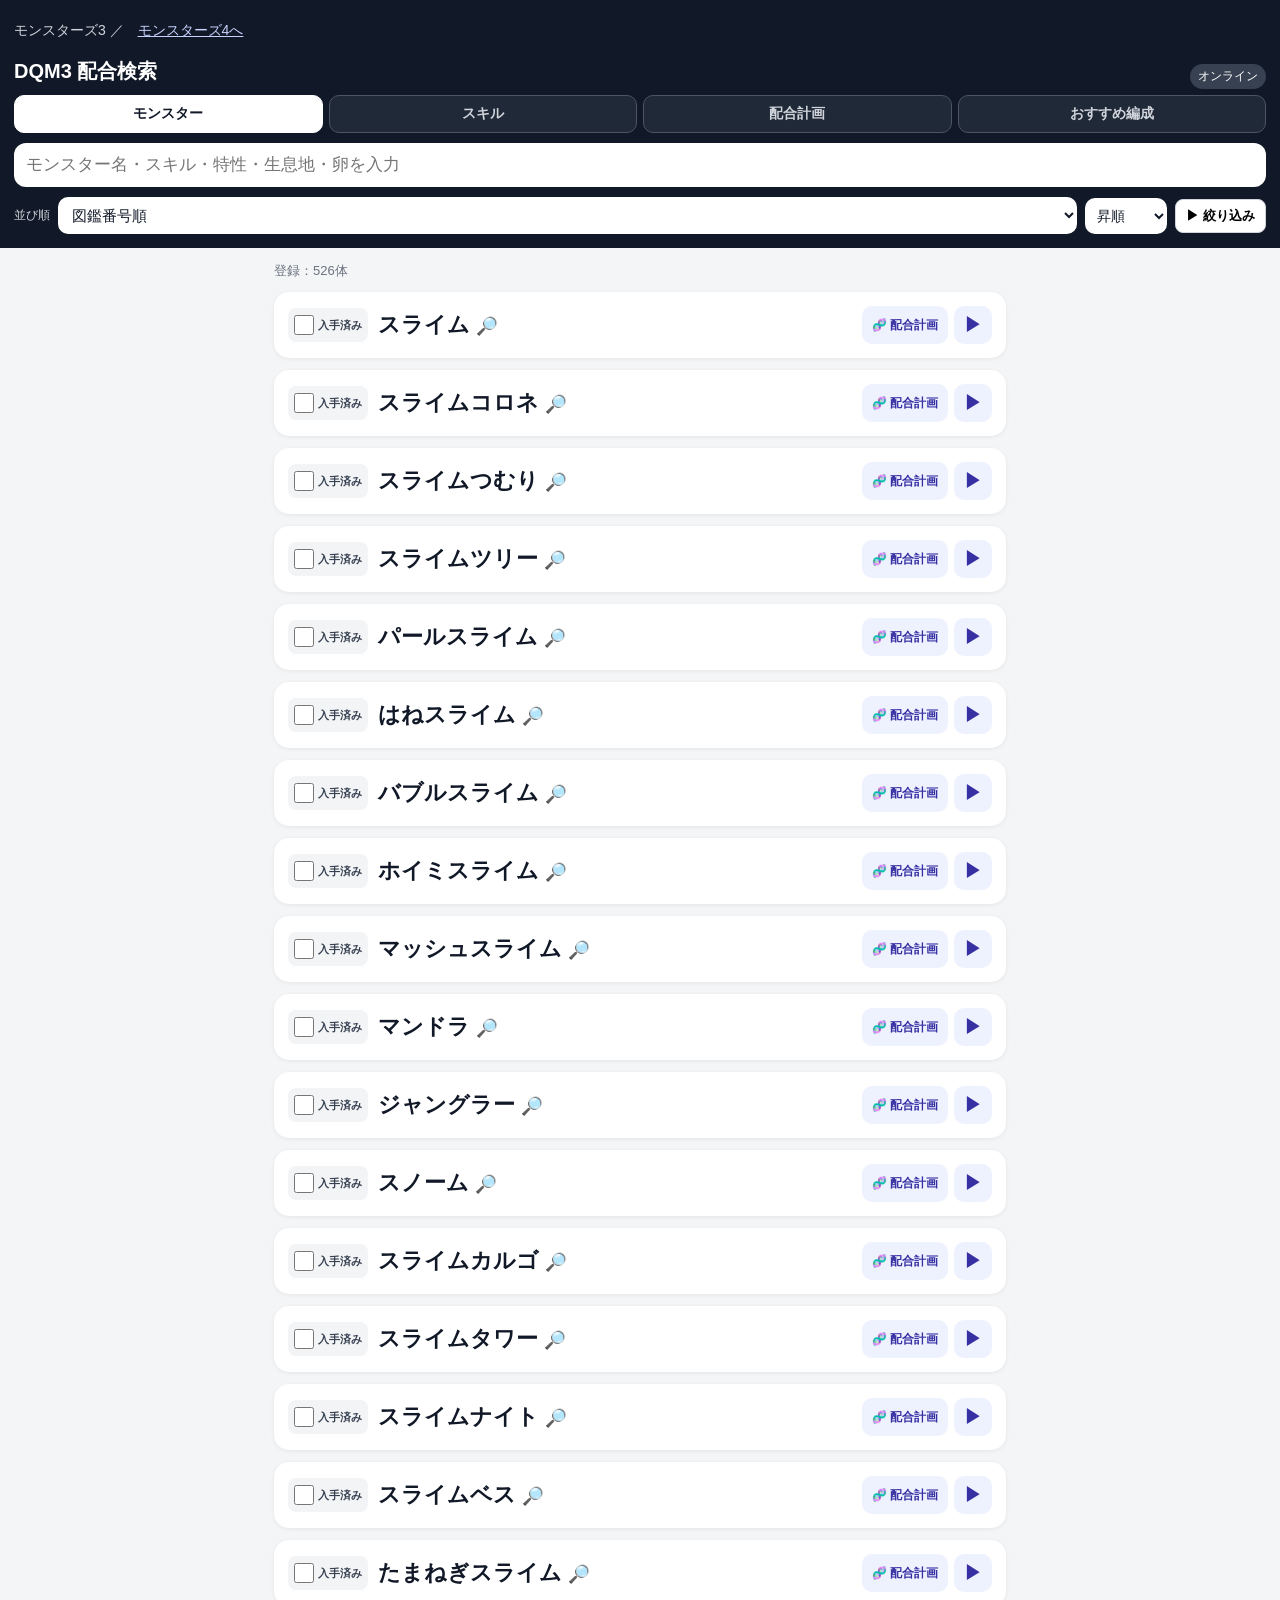
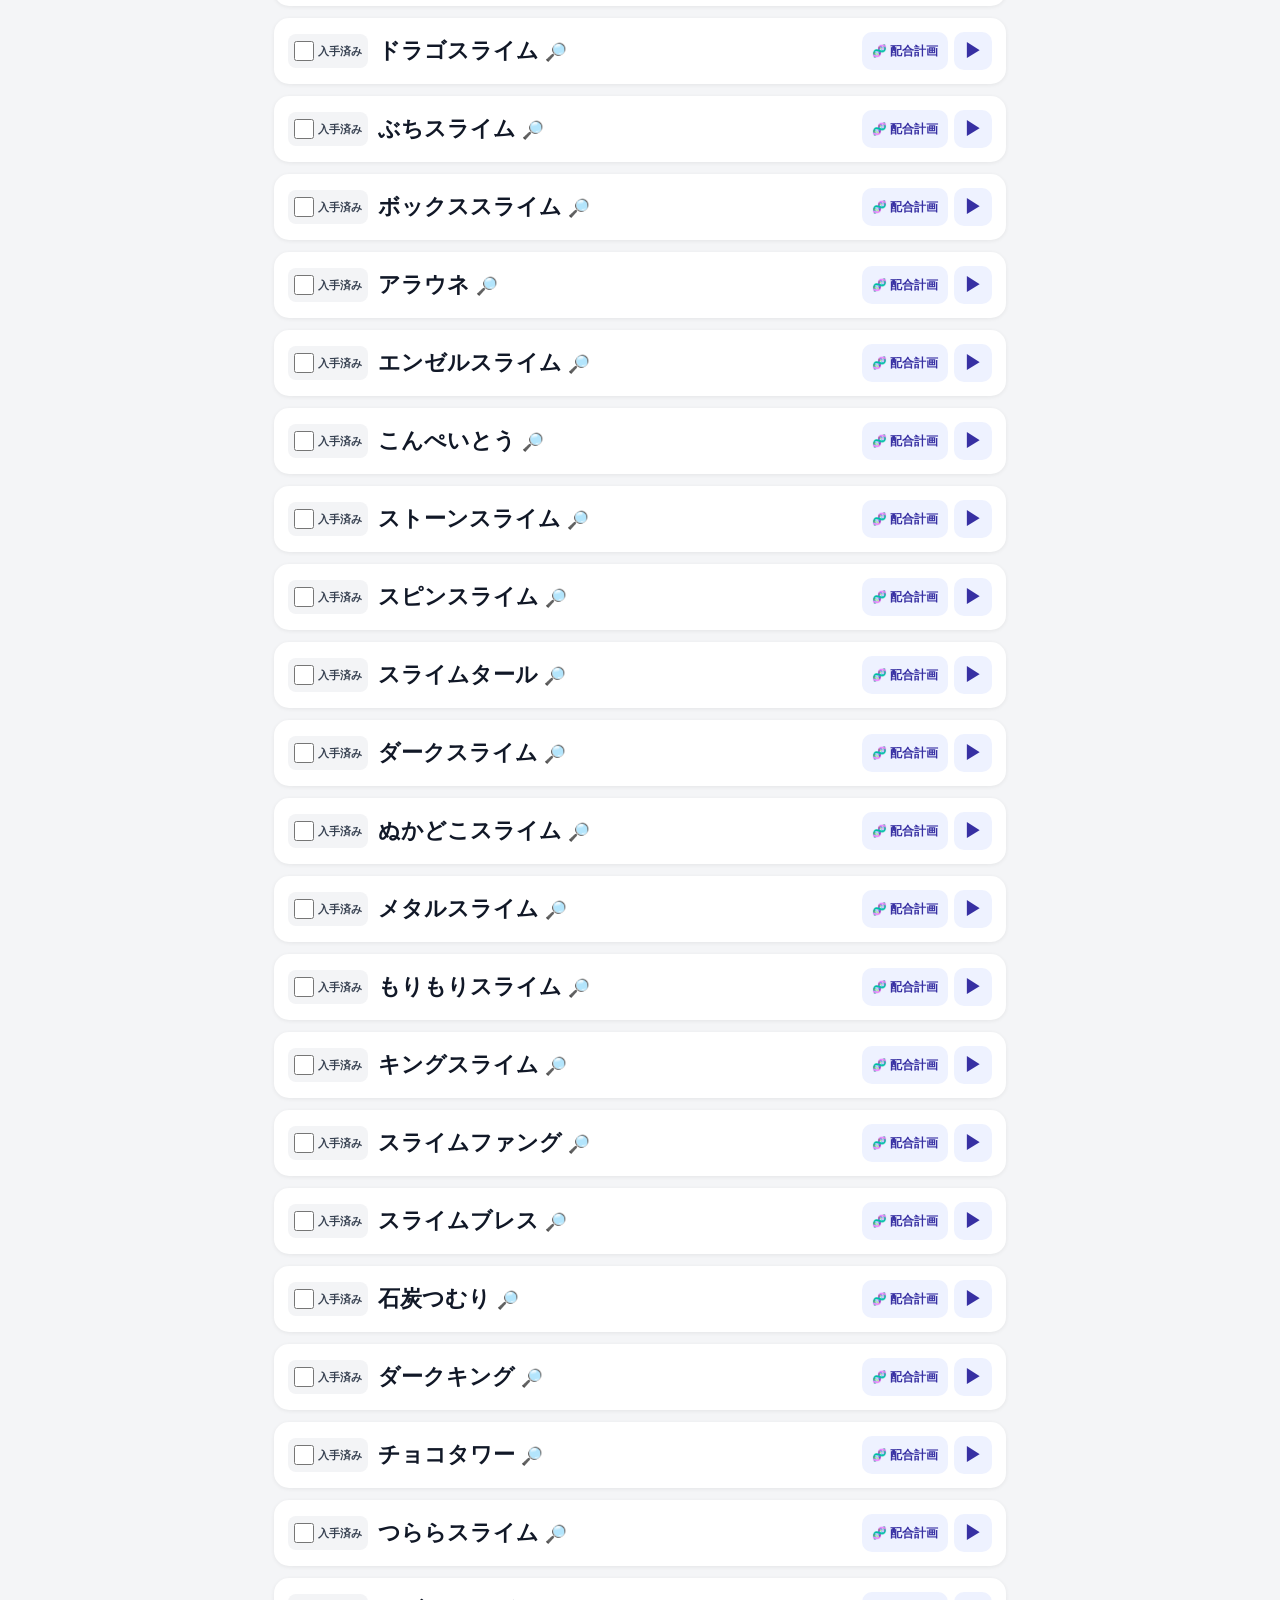
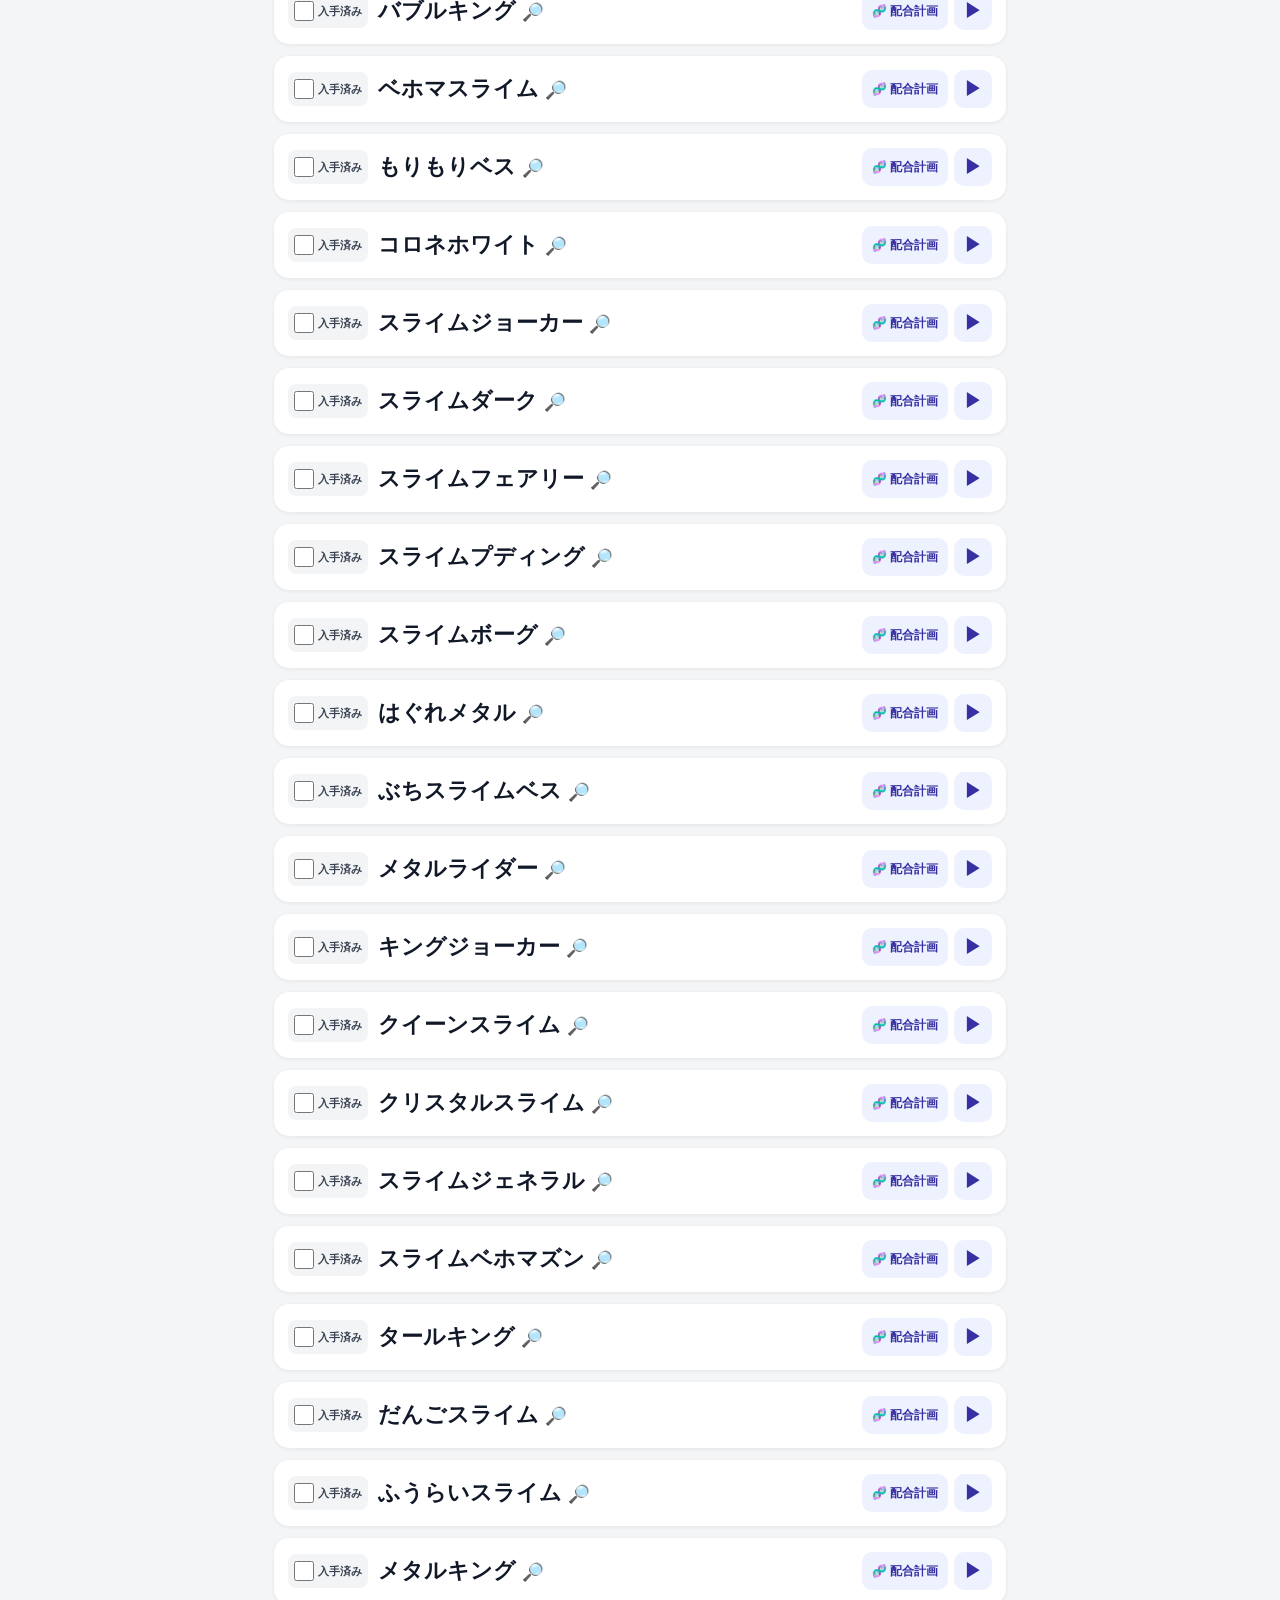
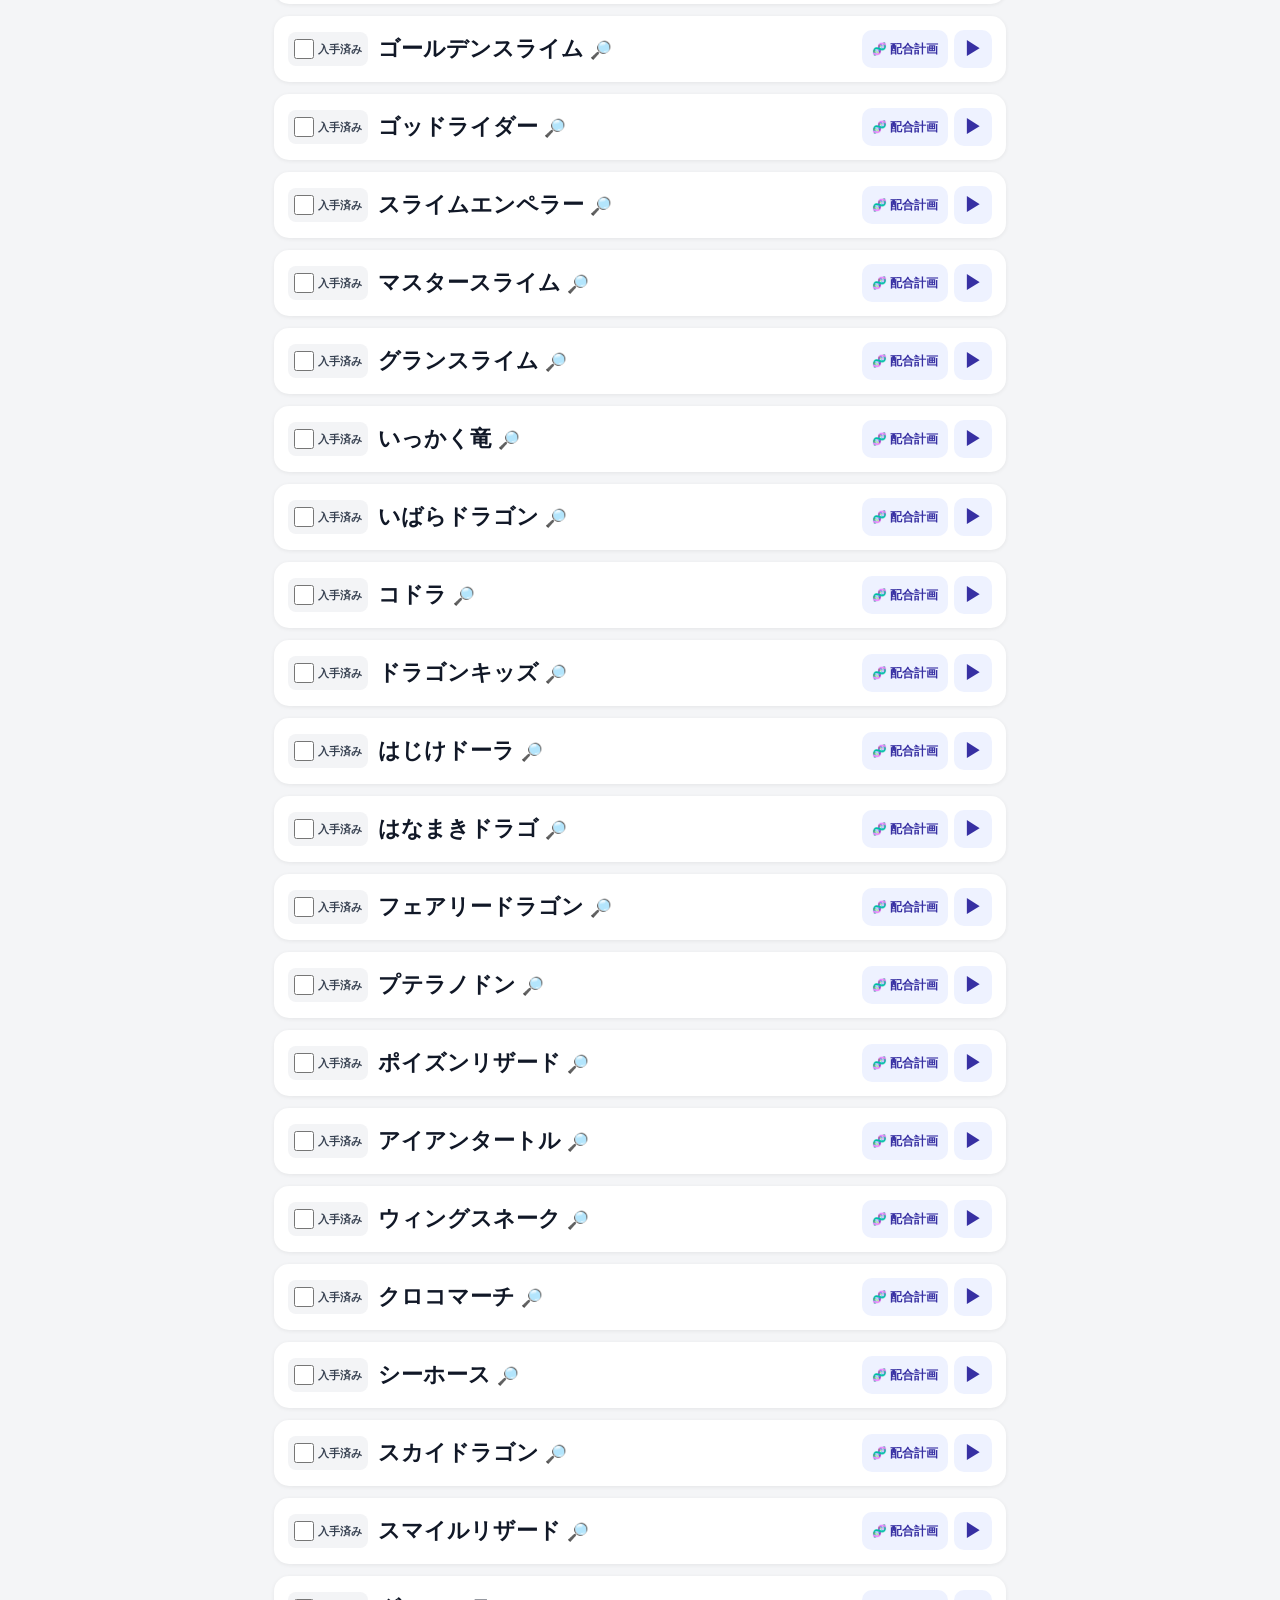
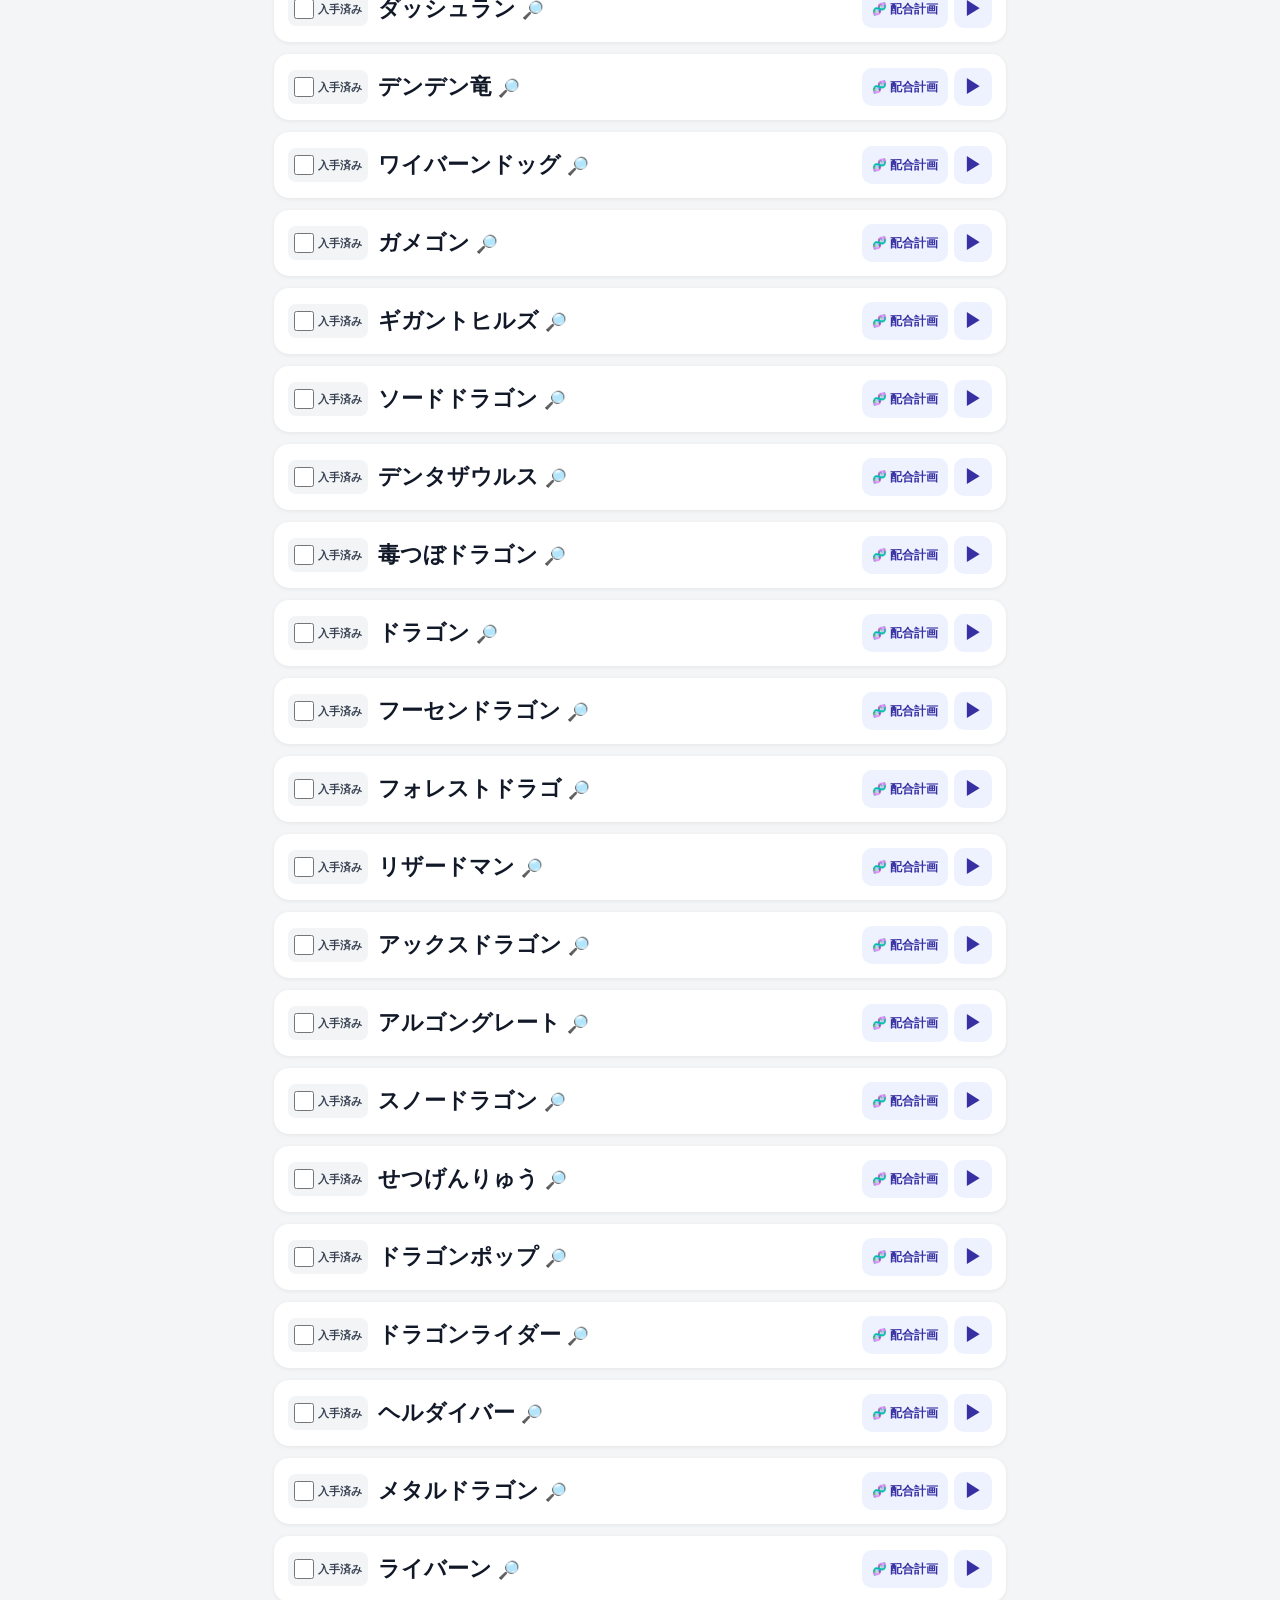
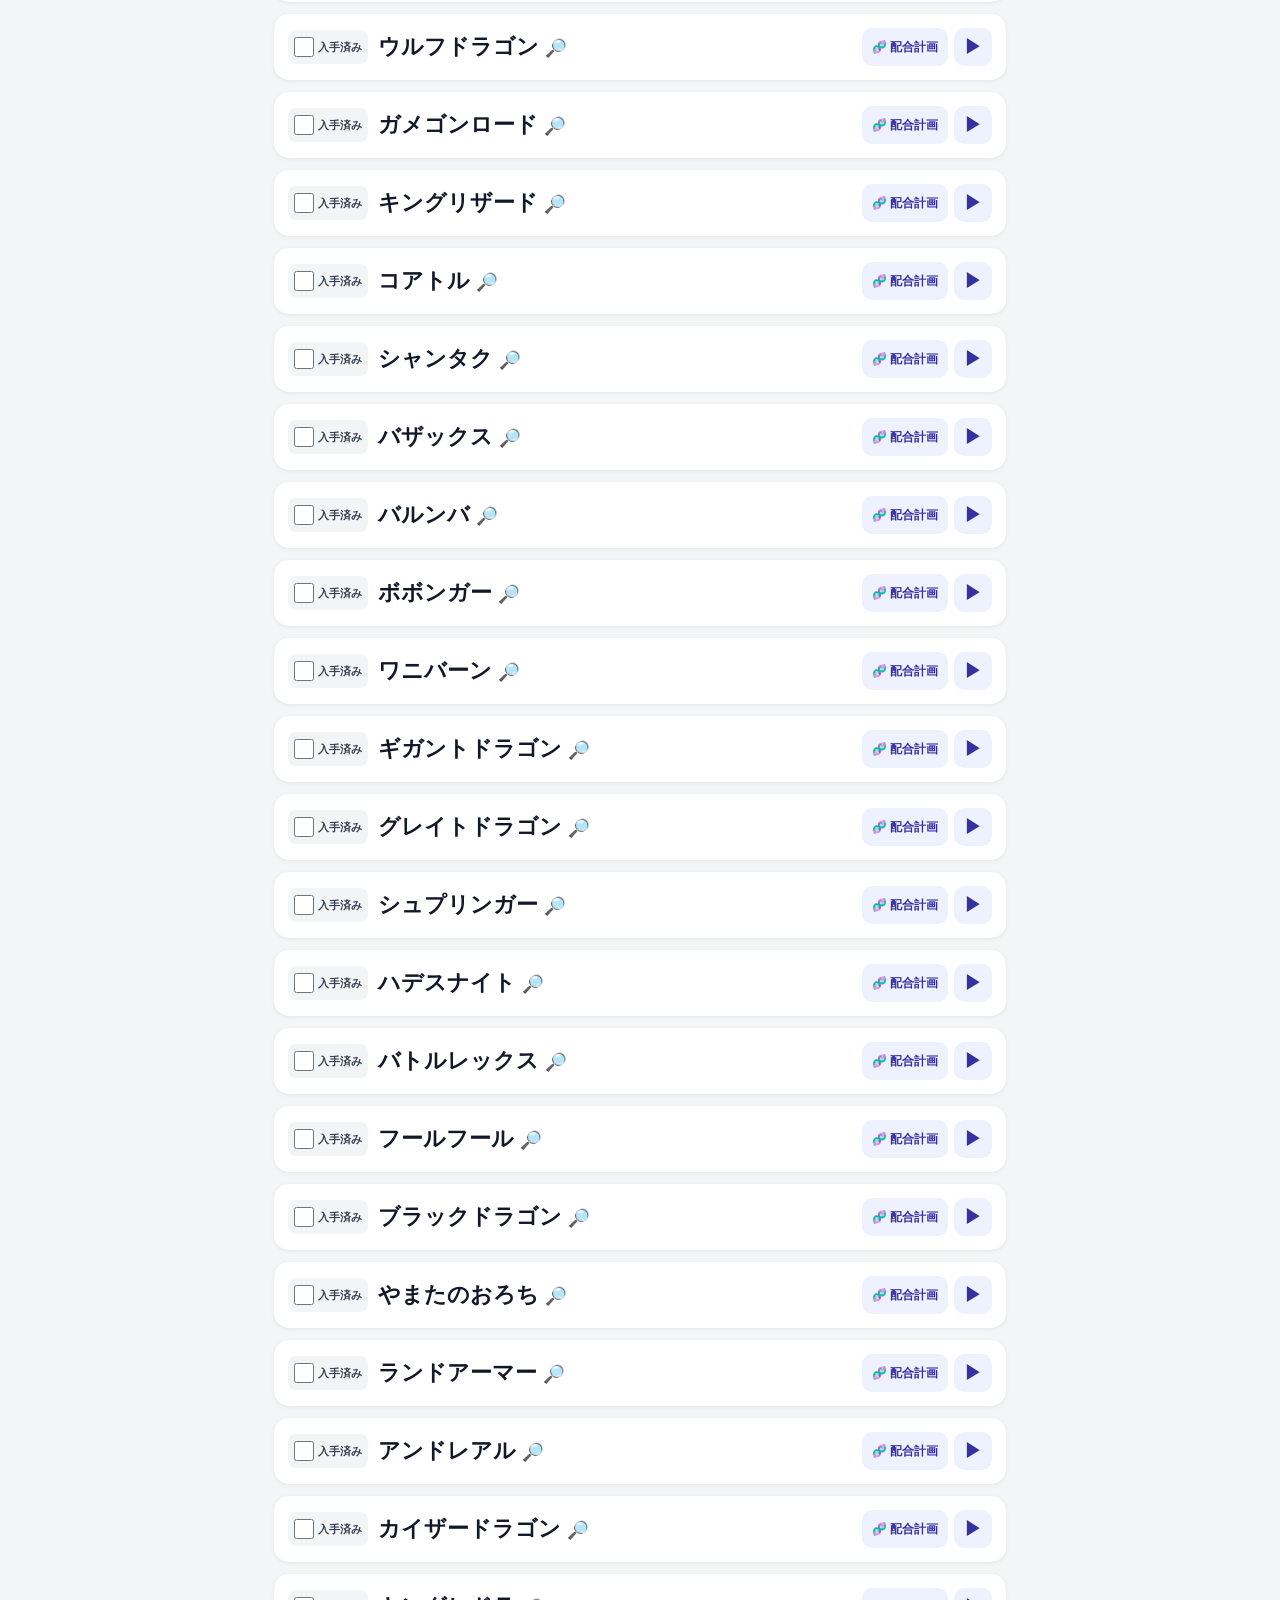
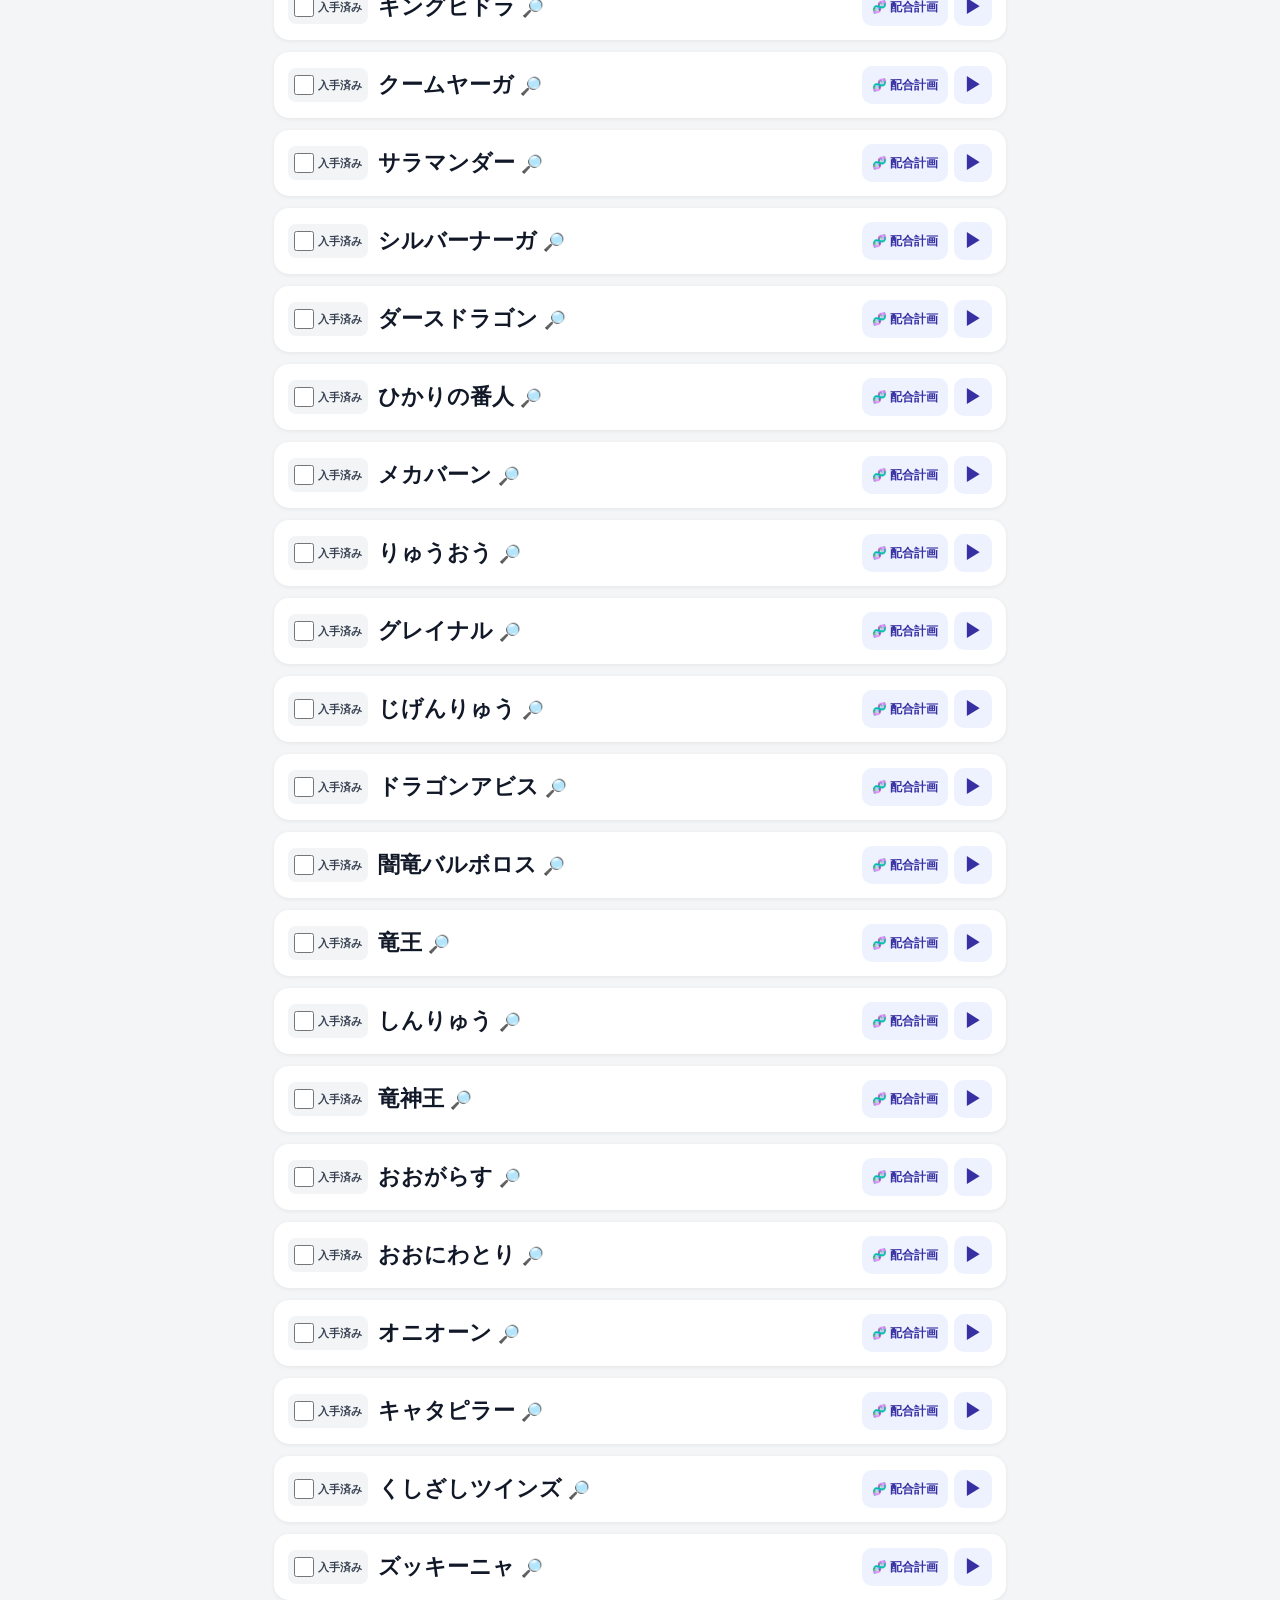
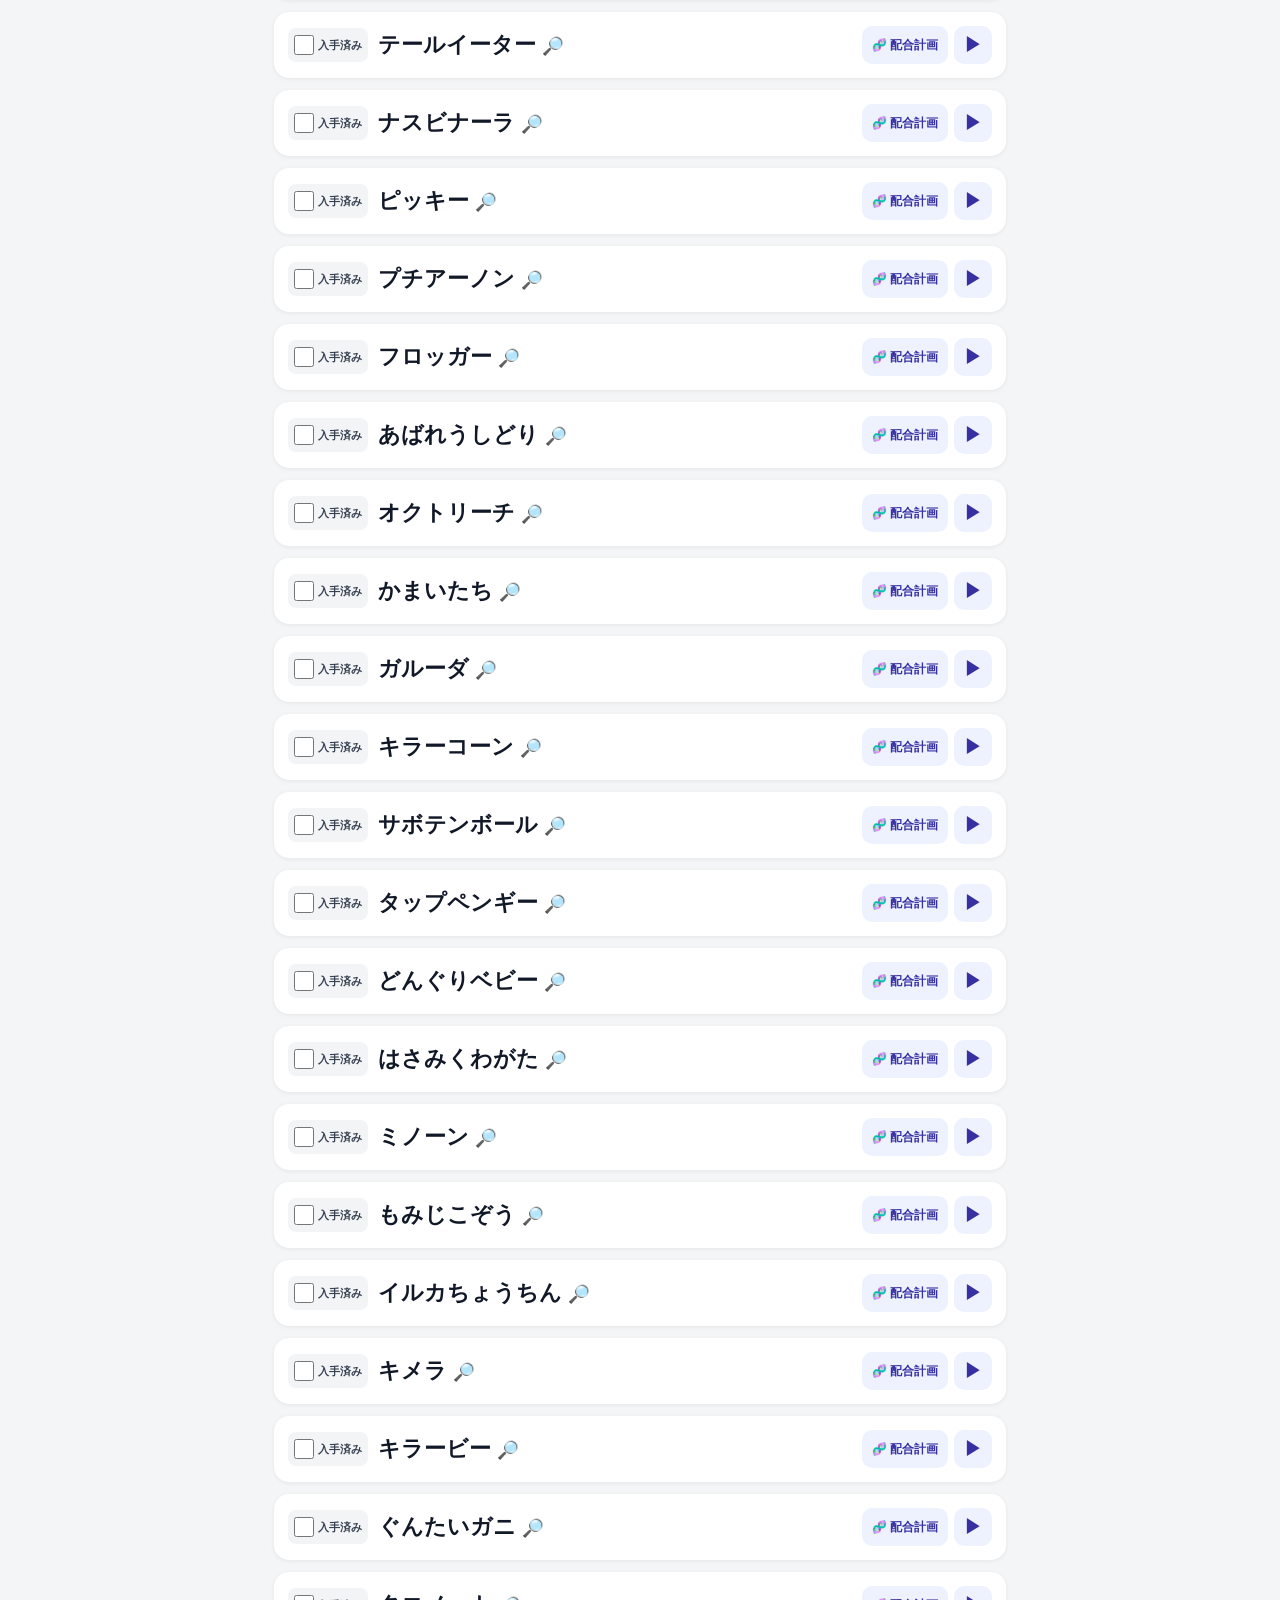
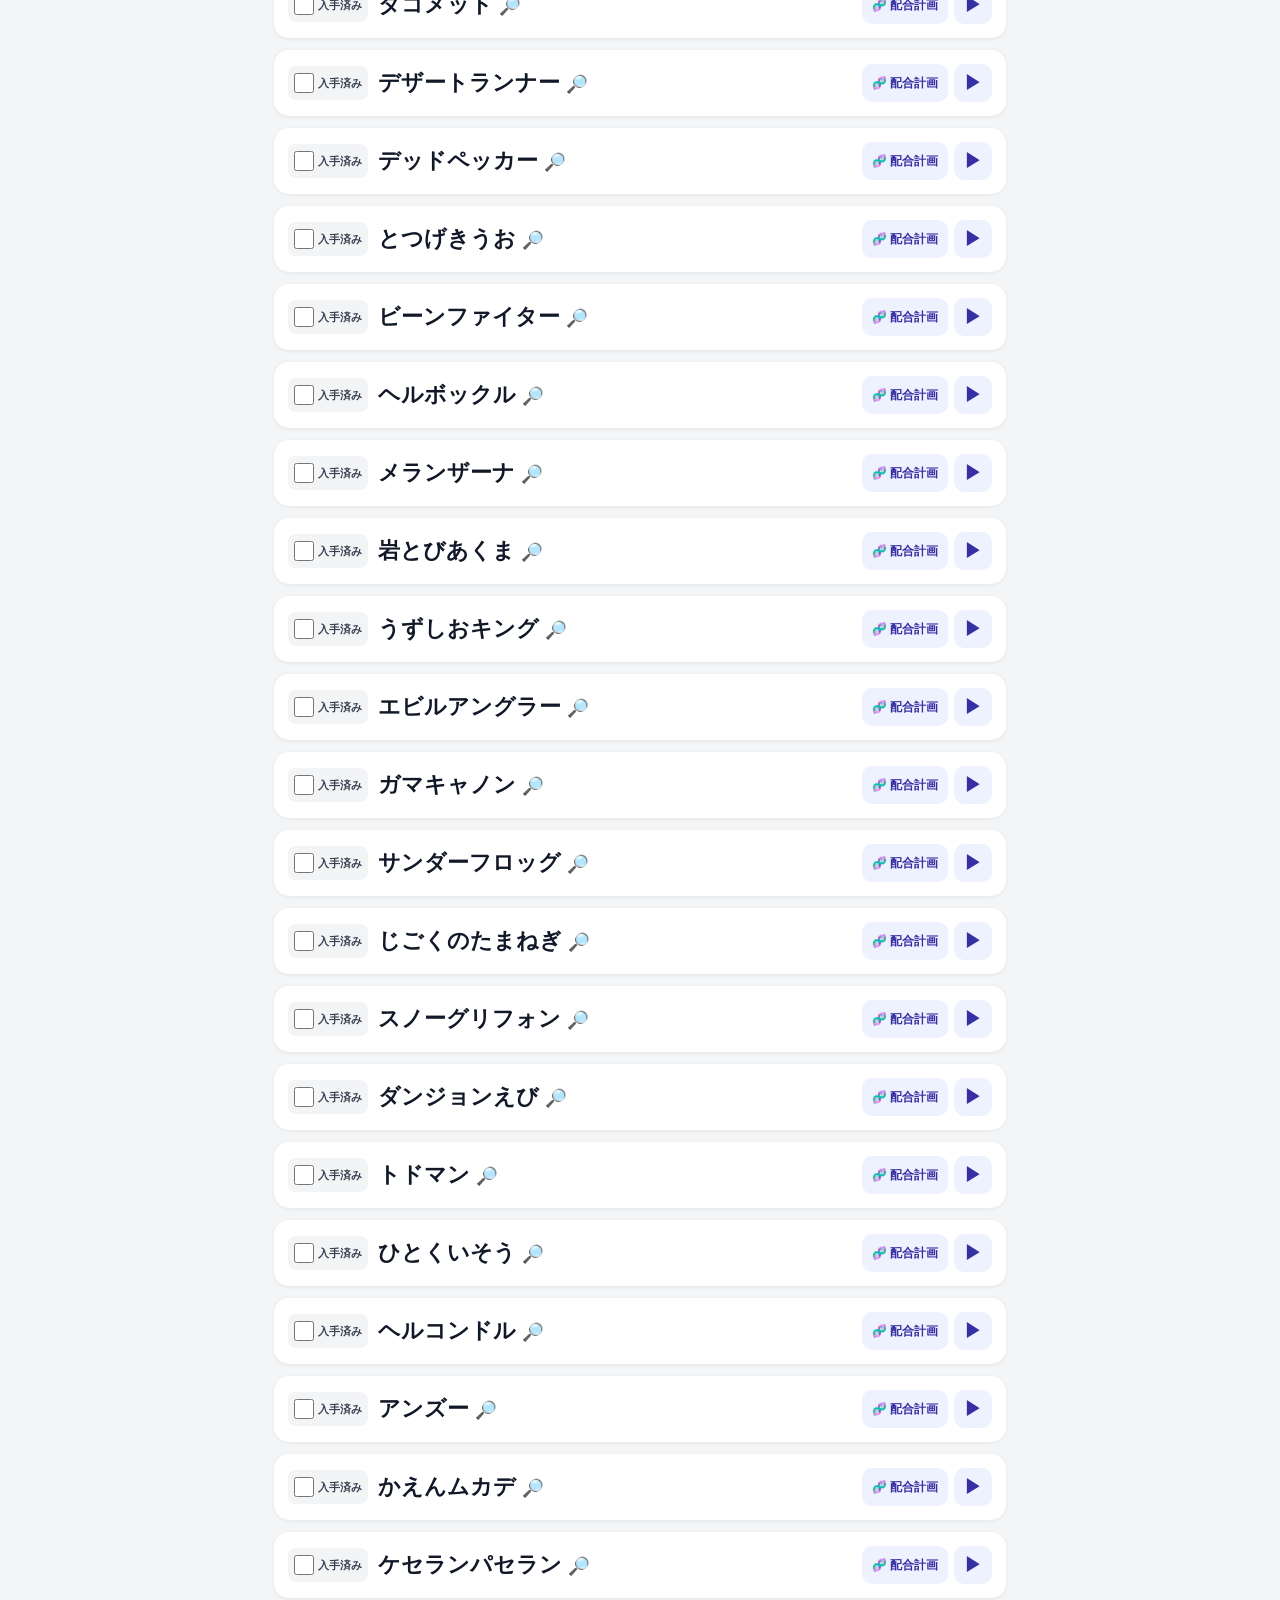
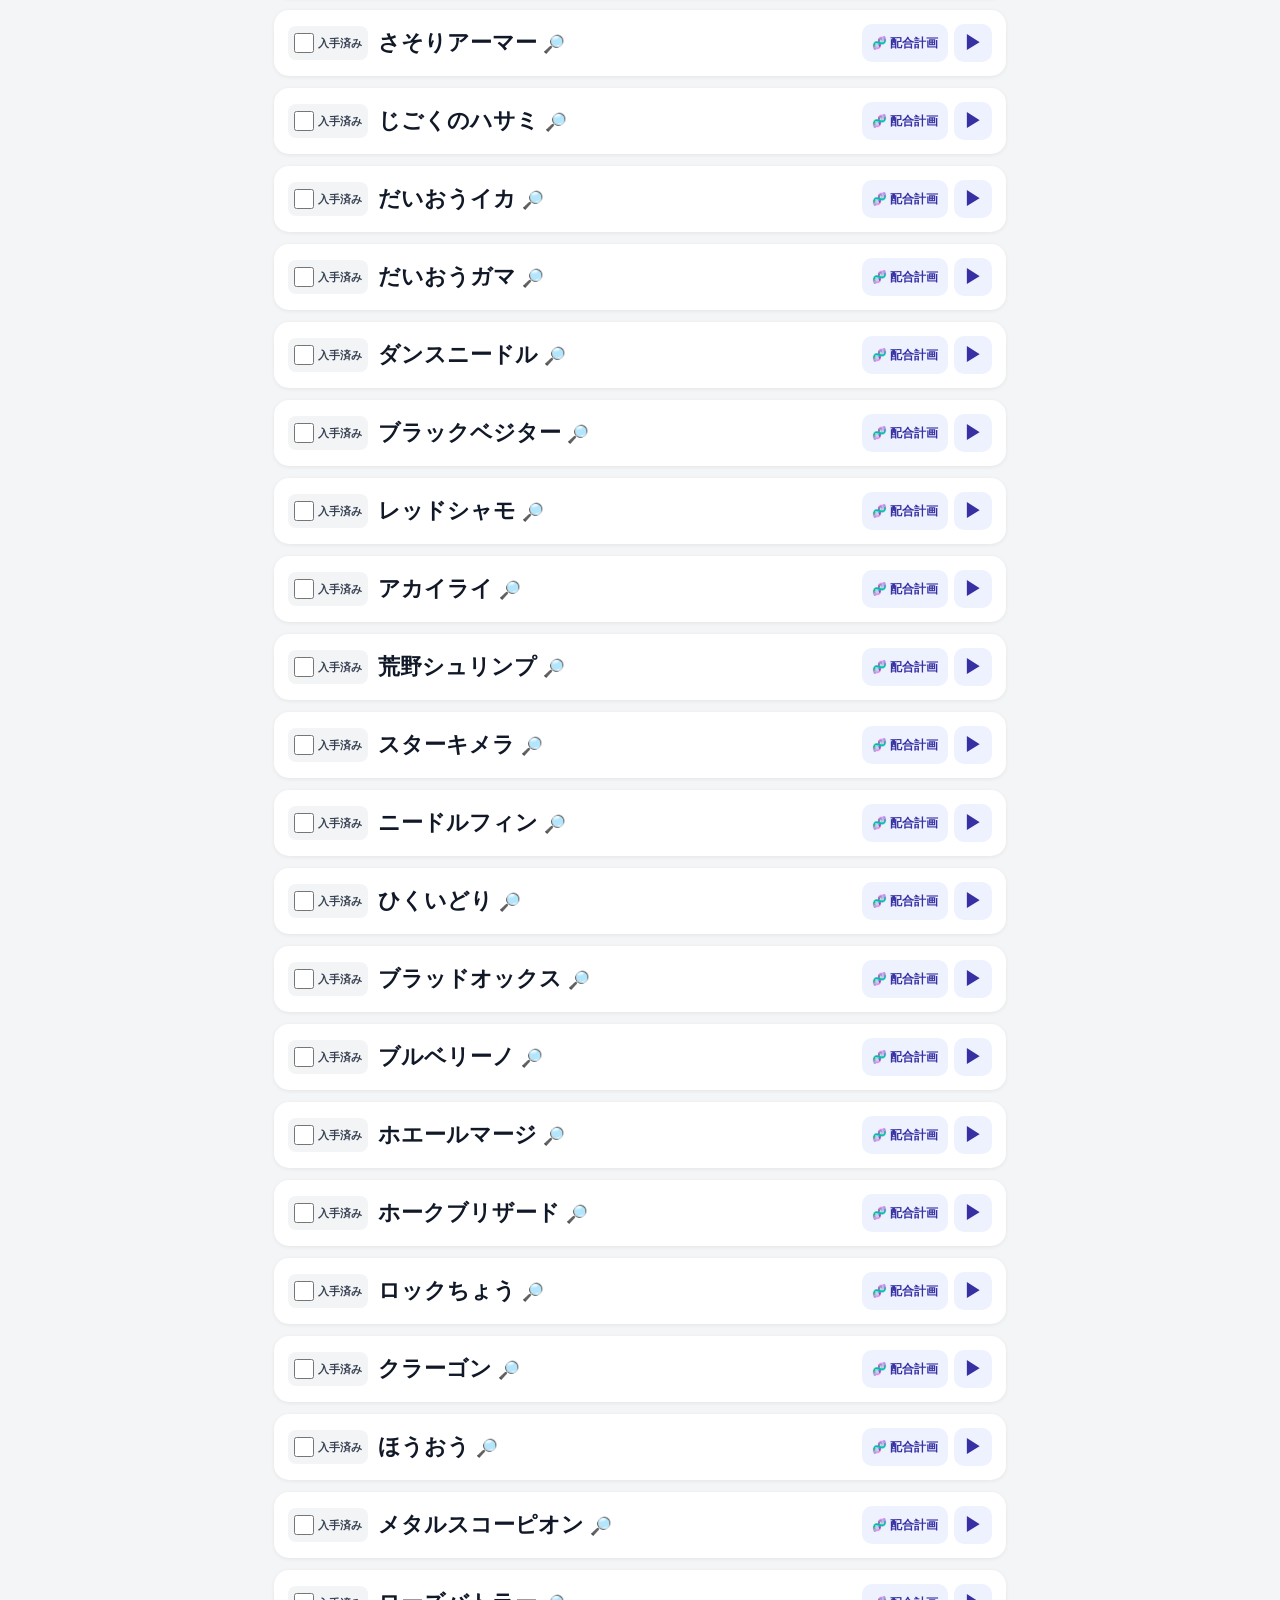
==== commit 4b2178b5: "Bump frontend cache to v49" ====
--- a/index.html
+++ b/index.html
@@ -38,7 +38,7 @@
 
 <link
   rel="stylesheet"
-  href="./style.css?v=48"
+  href="./style.css?v=49"
 >
 
 <title>
@@ -402,7 +402,7 @@
 
 
 <script
-  src="./app.js?v=48"
+  src="./app.js?v=49"
 ></script>
 
 </body>
--- a/style.css
+++ b/style.css
@@ -1538,3 +1538,59 @@
     min-width:235px;
   }
 }
+
+/* v49: acquired monster tracking */
+.monster-card-title{
+  display:flex;
+  align-items:center;
+  gap:10px;
+  min-width:0;
+  flex:1;
+}
+
+.monster-acquired{
+  display:flex;
+  align-items:center;
+  gap:4px;
+  flex:none;
+  min-height:34px;
+  padding:3px 6px;
+  border-radius:8px;
+  background:#f3f4f6;
+  color:#374151;
+  font-size:11px;
+  font-weight:700;
+  white-space:nowrap;
+}
+
+.monster-acquired input[type="checkbox"]{
+  appearance:auto;
+  -webkit-appearance:checkbox;
+  width:20px !important;
+  height:20px !important;
+  min-width:20px;
+  margin:0 !important;
+  padding:0 !important;
+}
+
+.monster-card-title .name{
+  min-width:0;
+}
+
+@media(max-width:420px){
+  .monster-card-title{
+    gap:7px;
+  }
+
+  .monster-acquired{
+    min-height:32px;
+    padding:2px 5px;
+    font-size:10px;
+  }
+
+  .monster-acquired input[type="checkbox"]{
+    width:22px !important;
+    height:22px !important;
+    min-width:22px;
+  }
+}
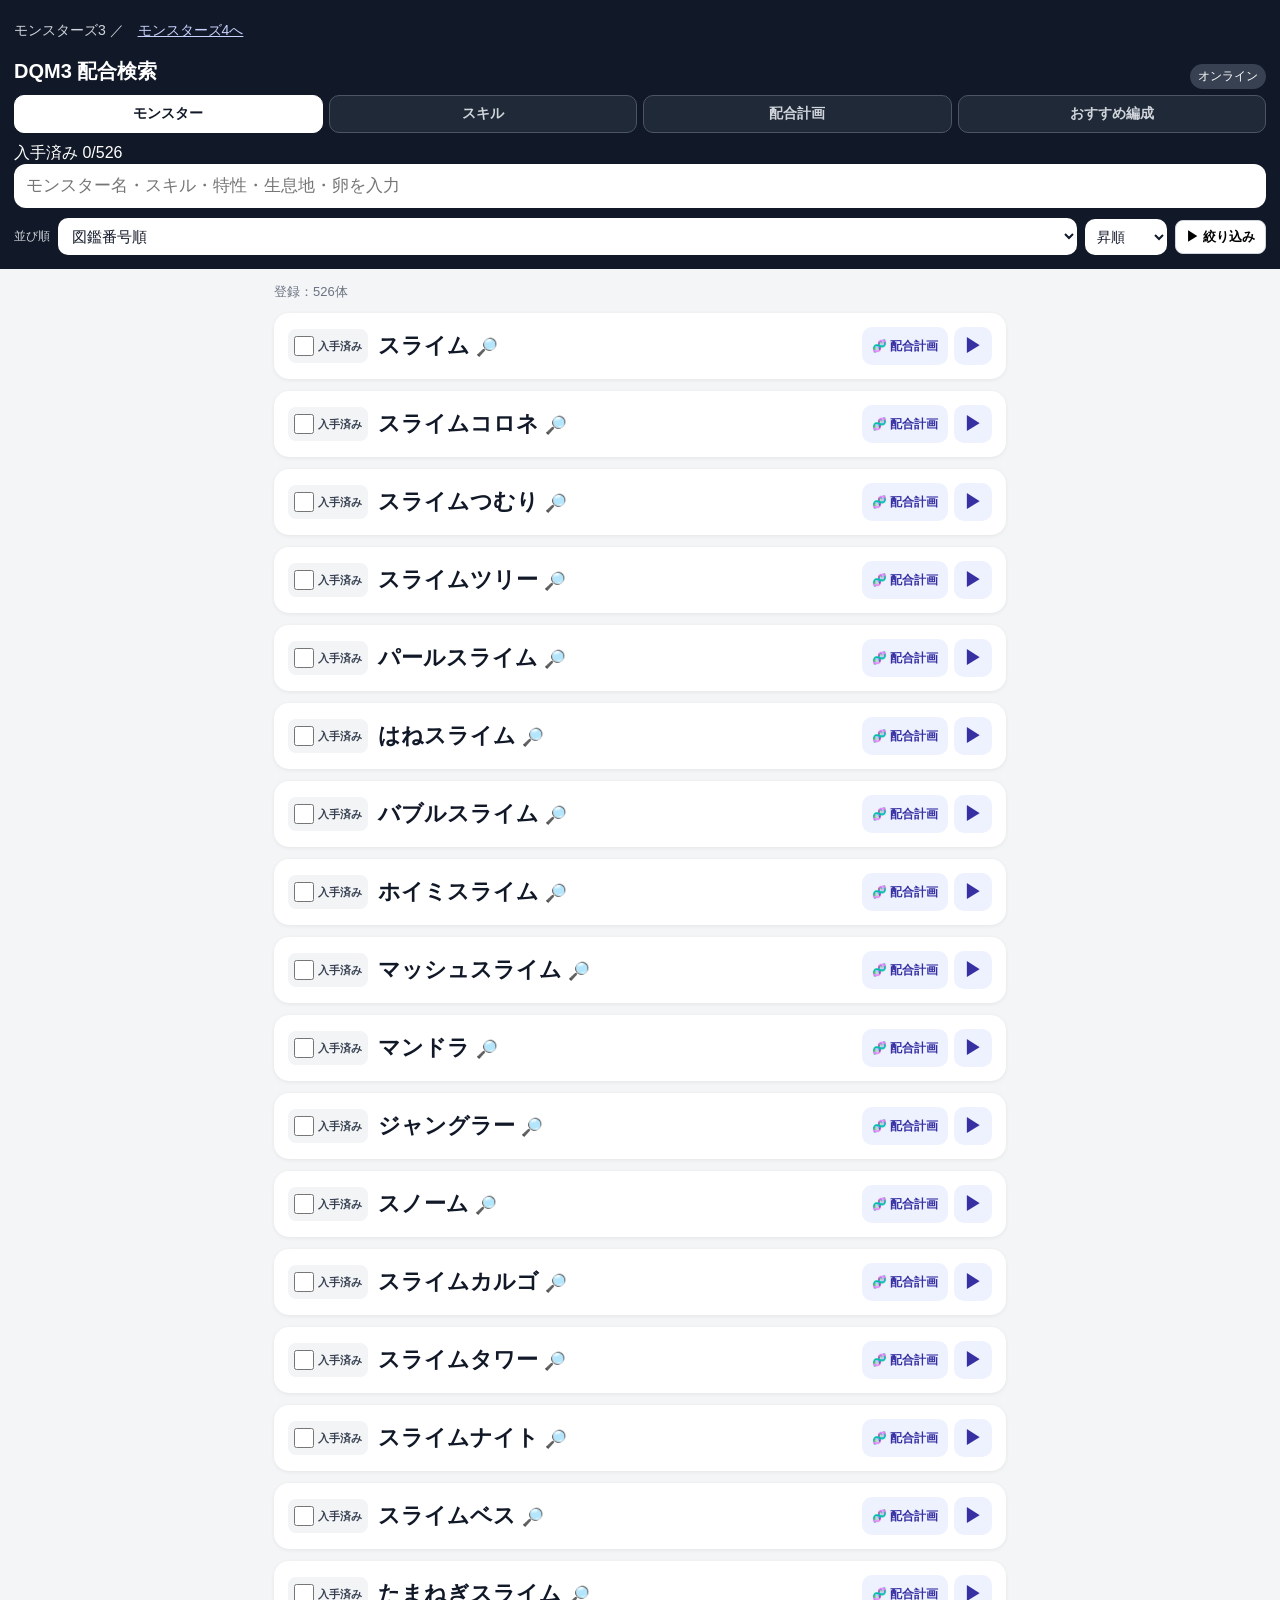
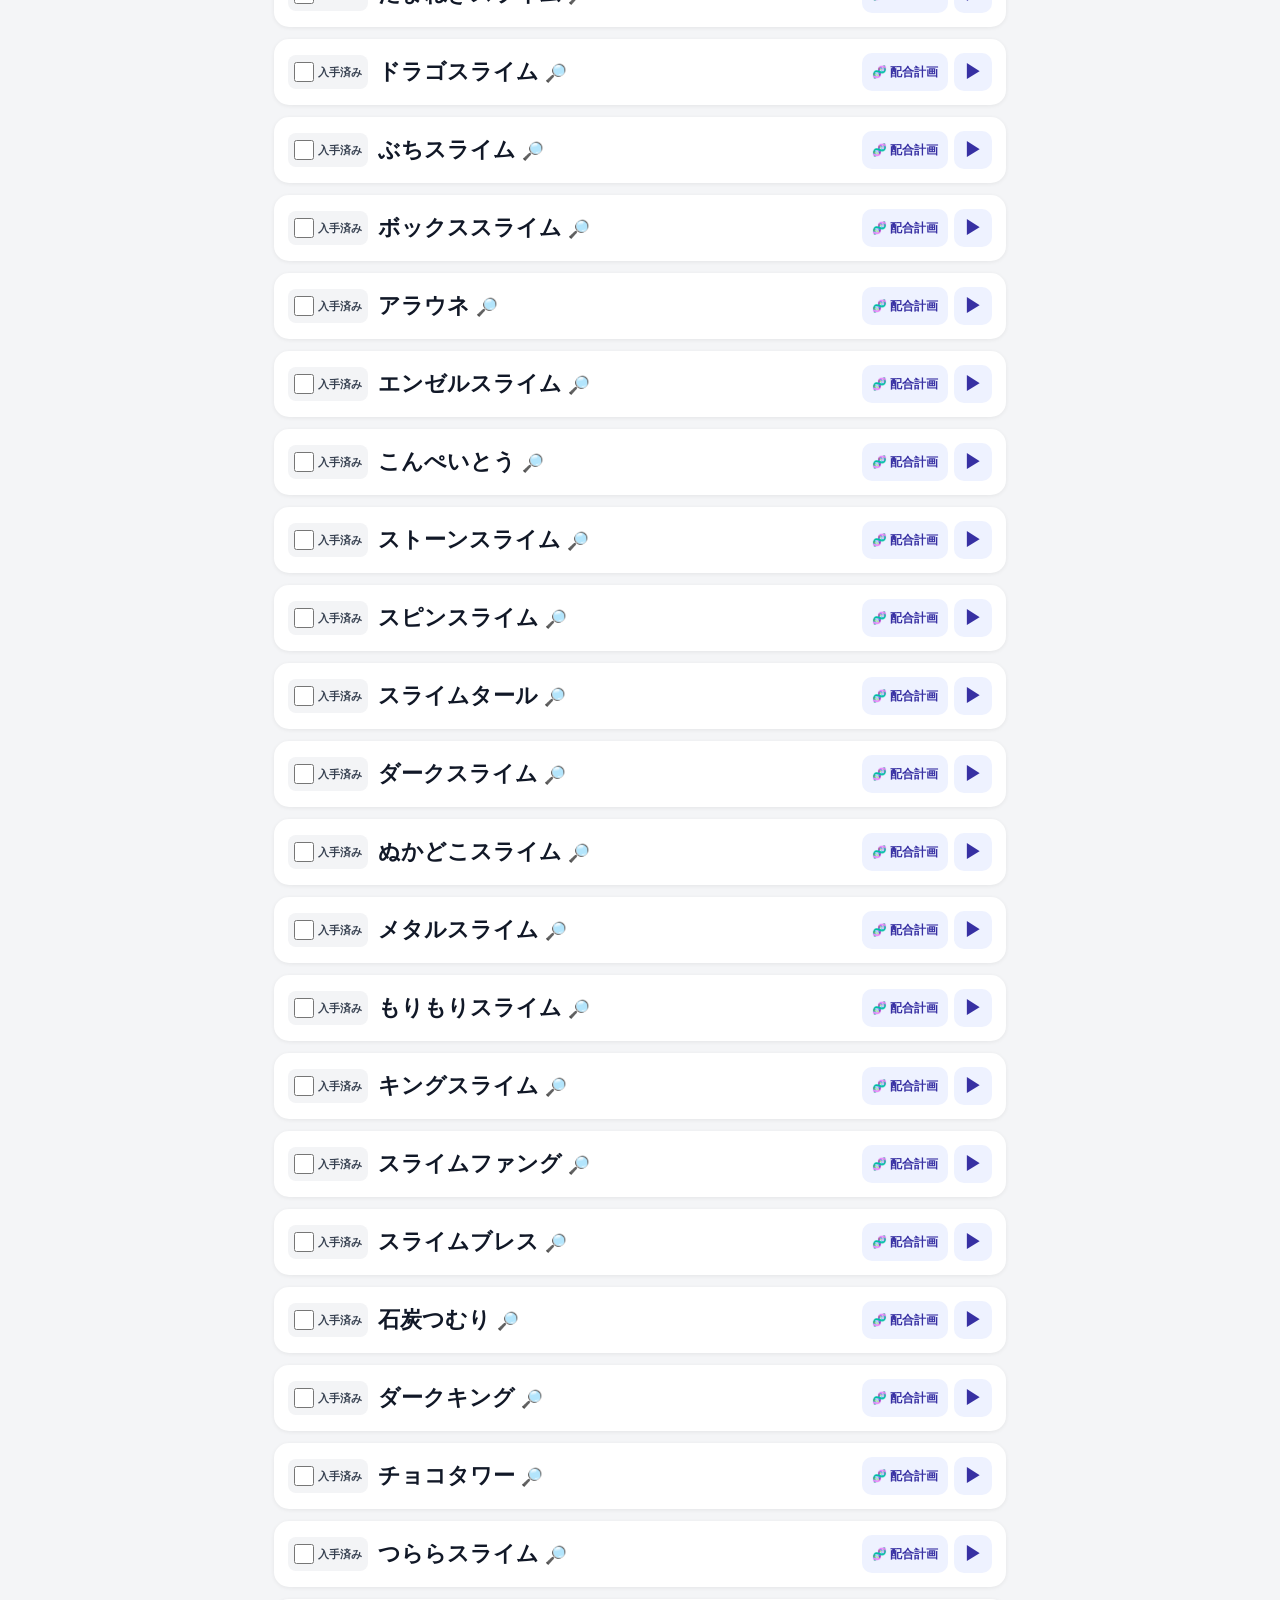
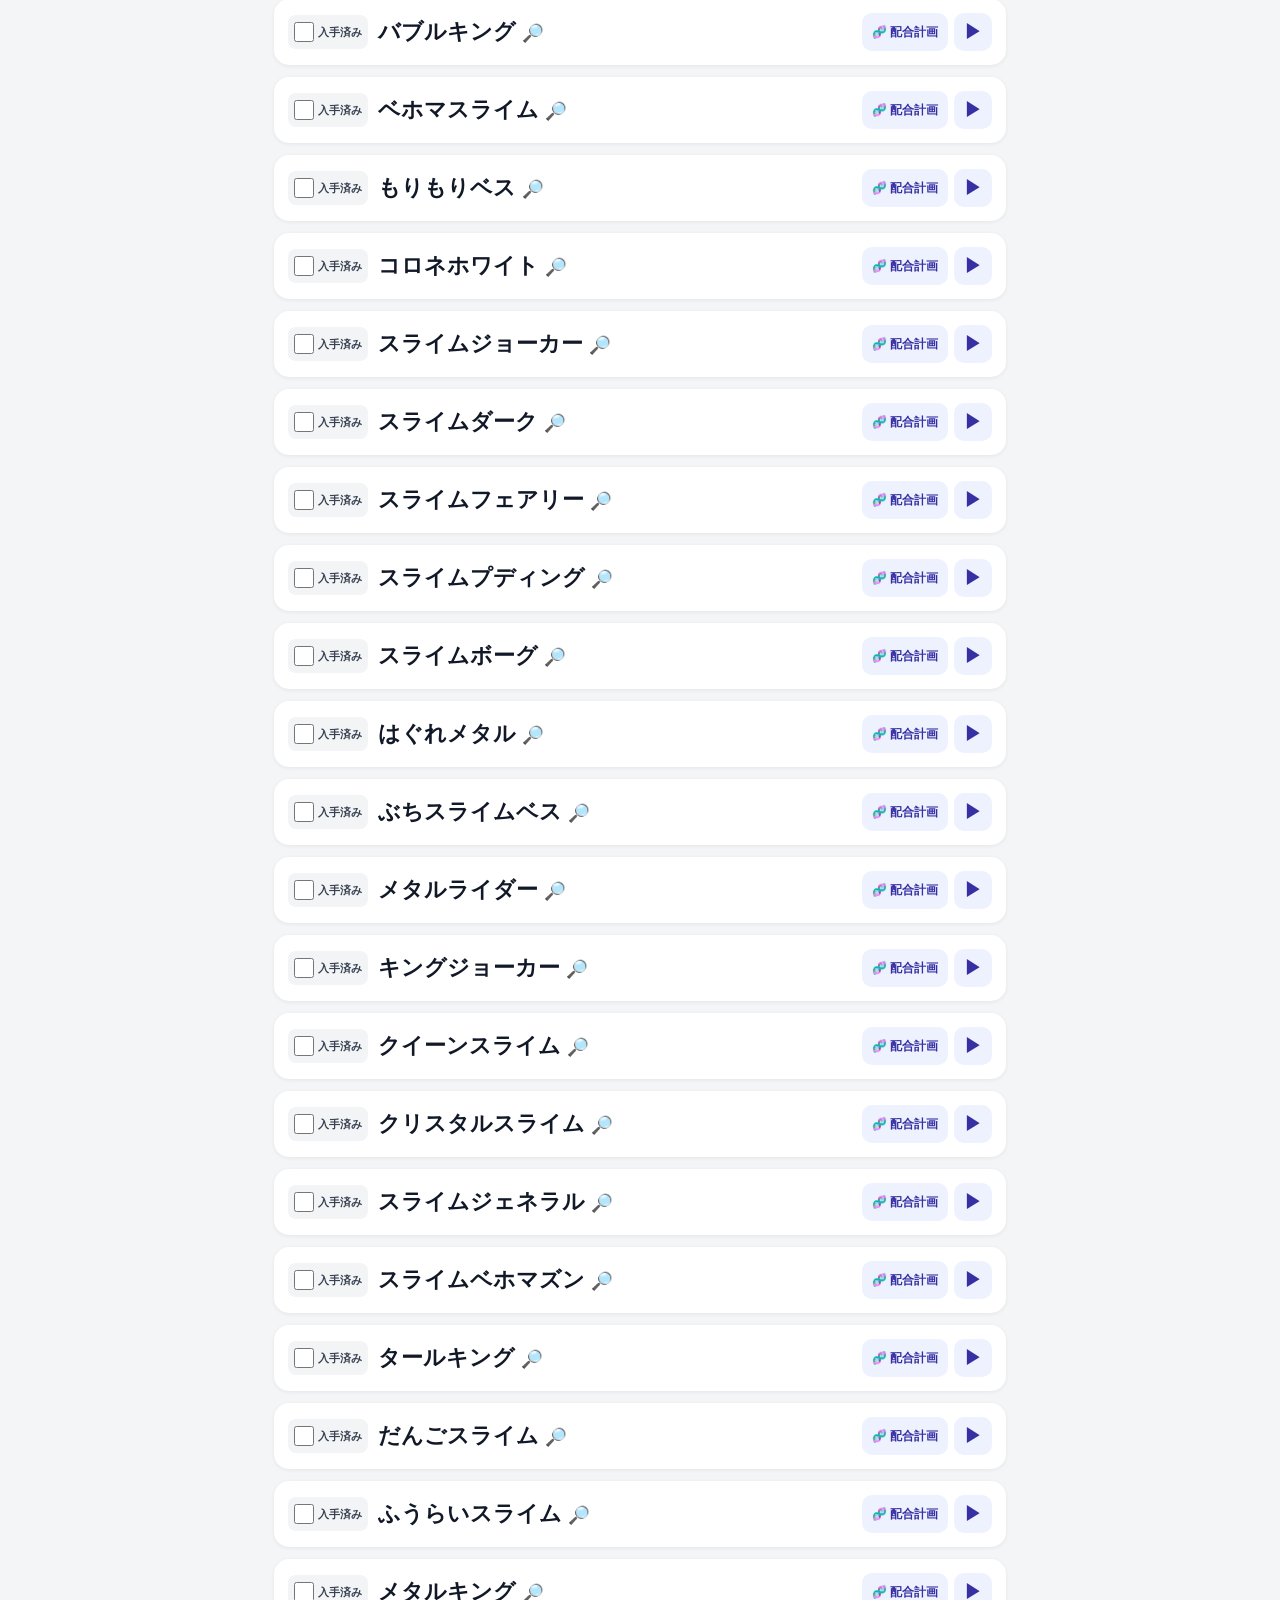
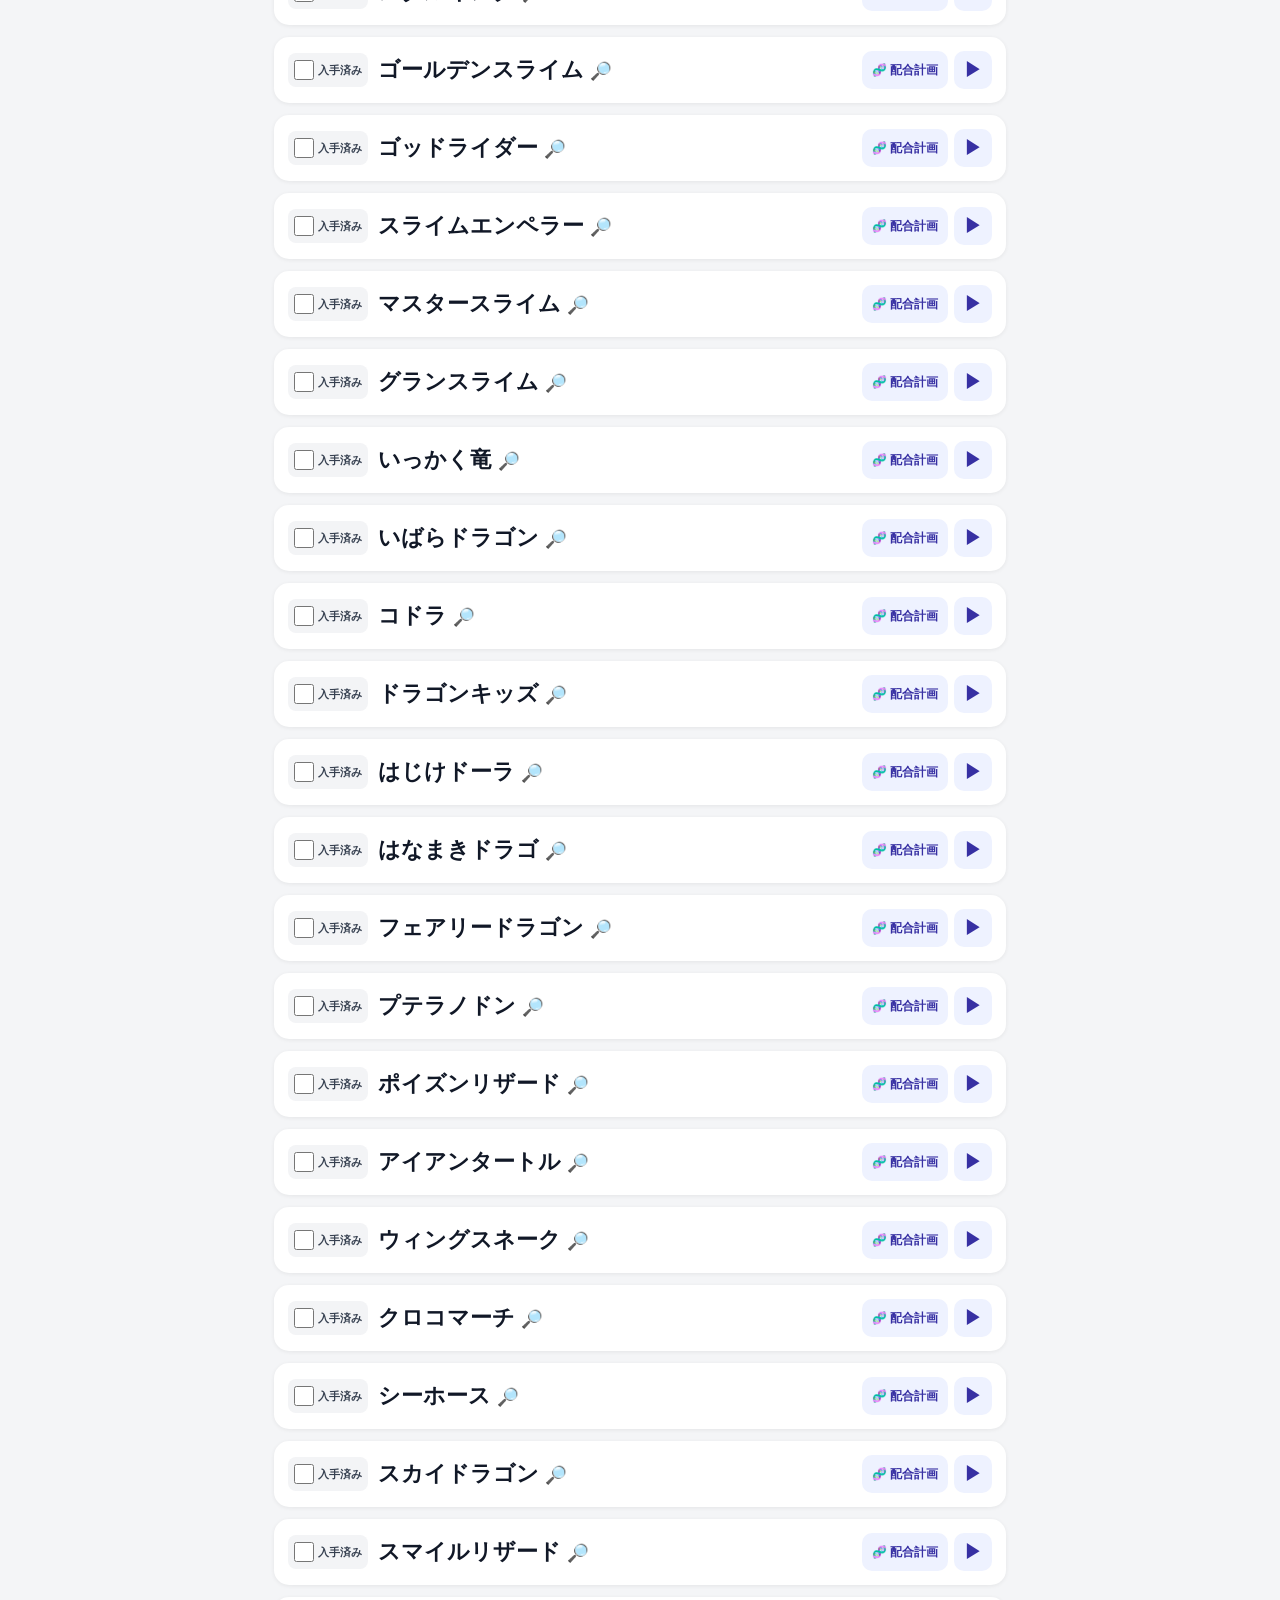
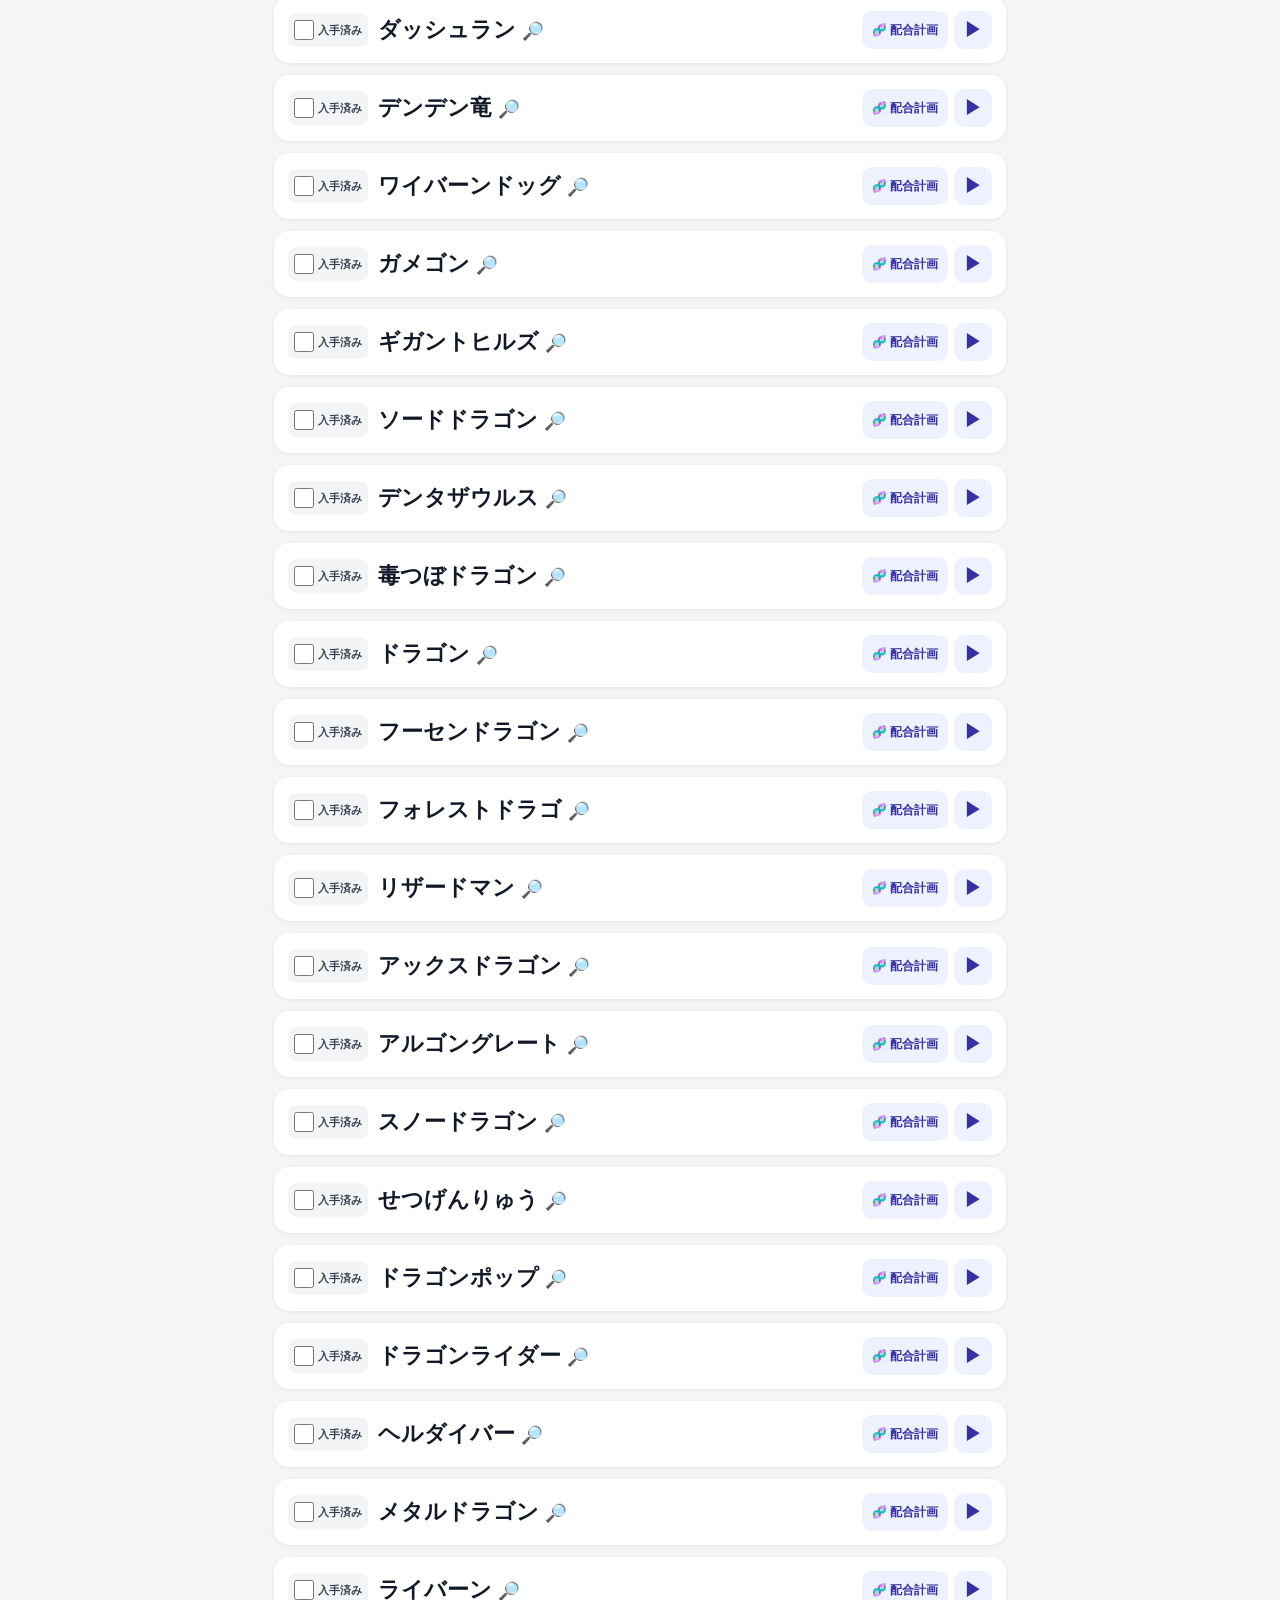
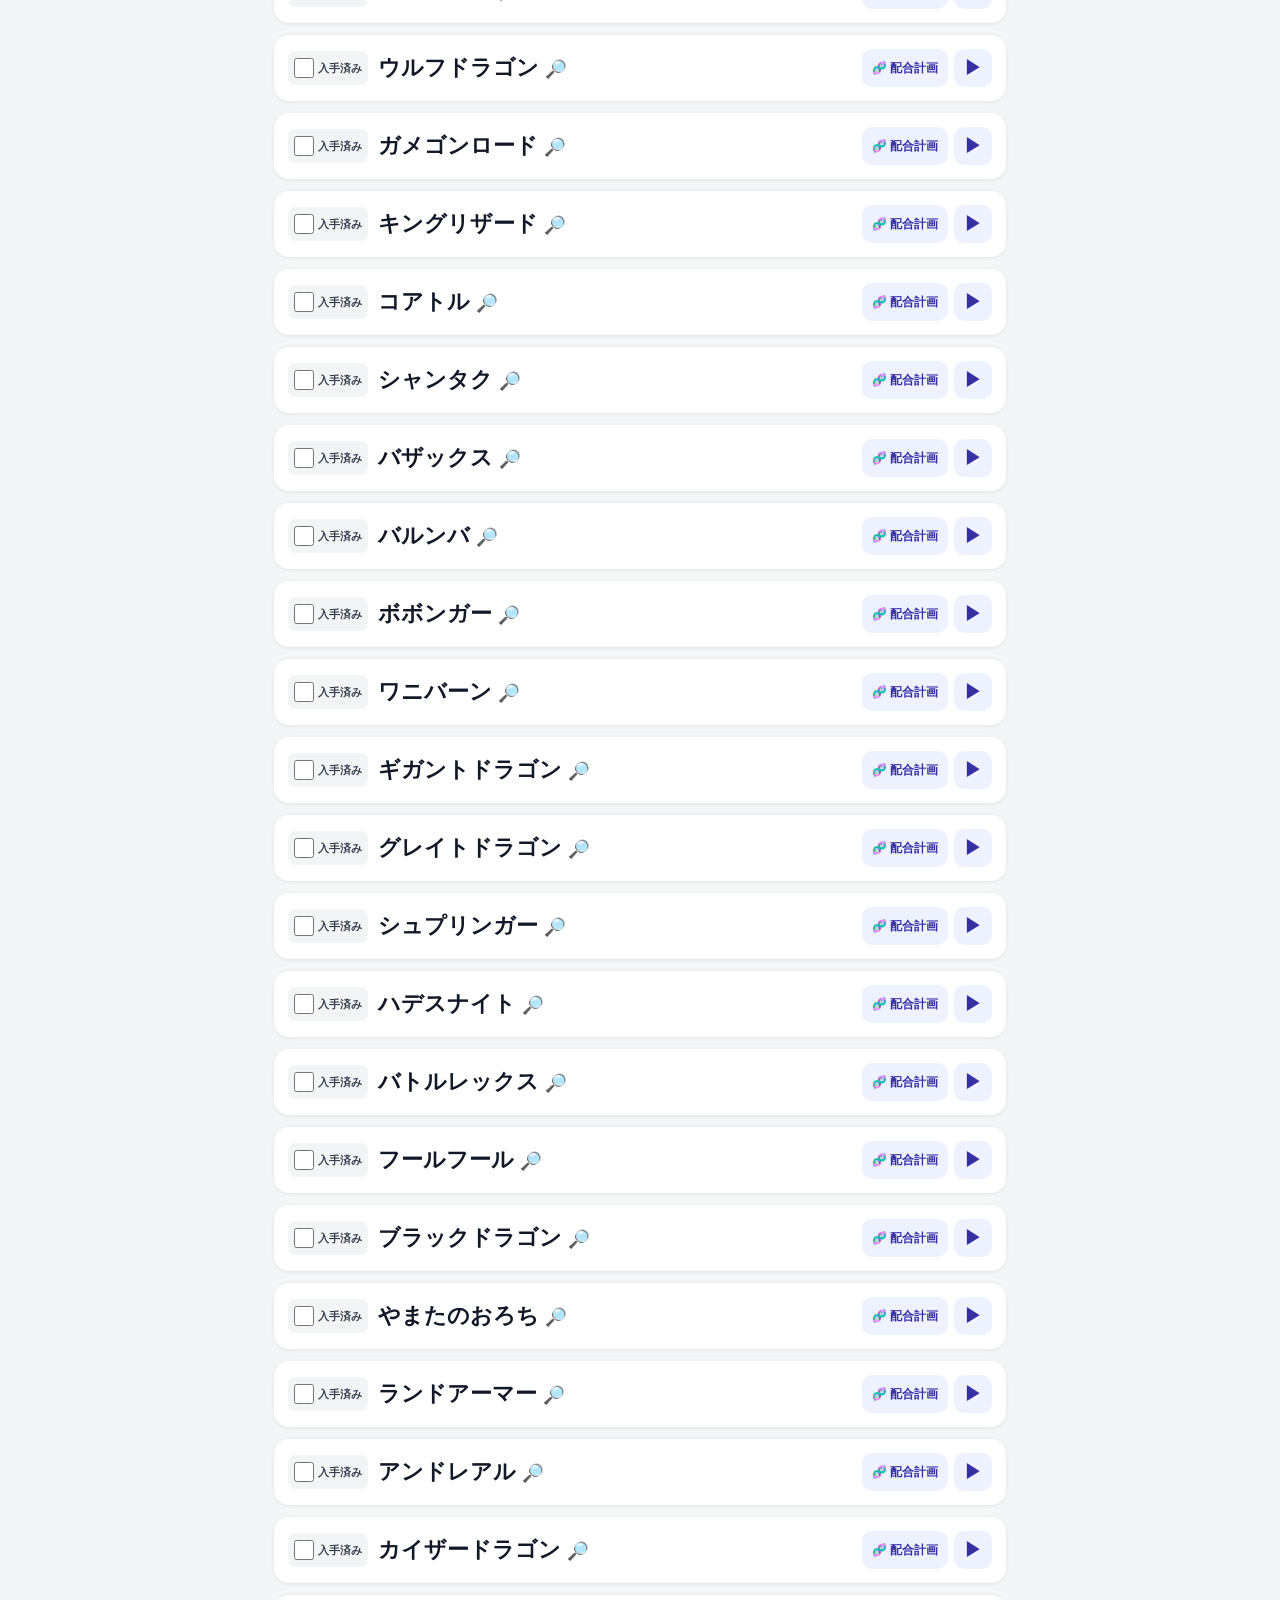
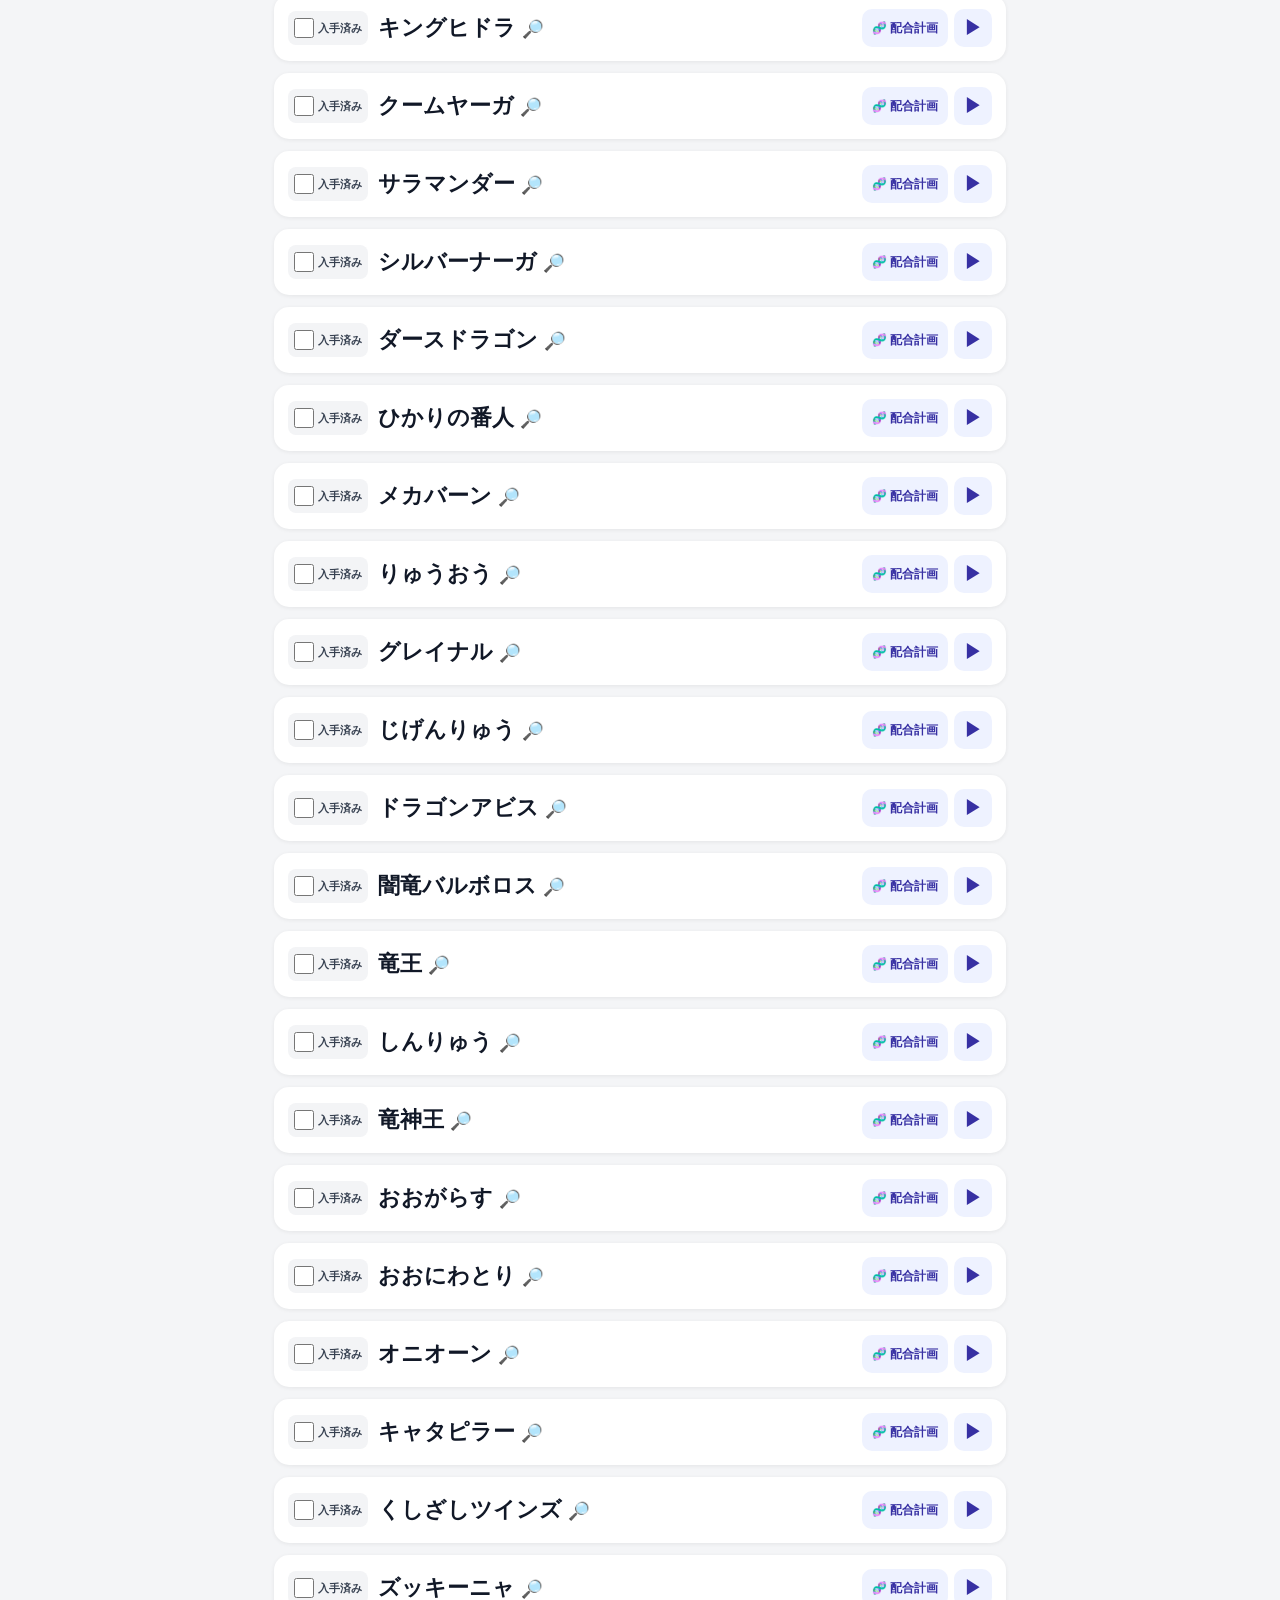
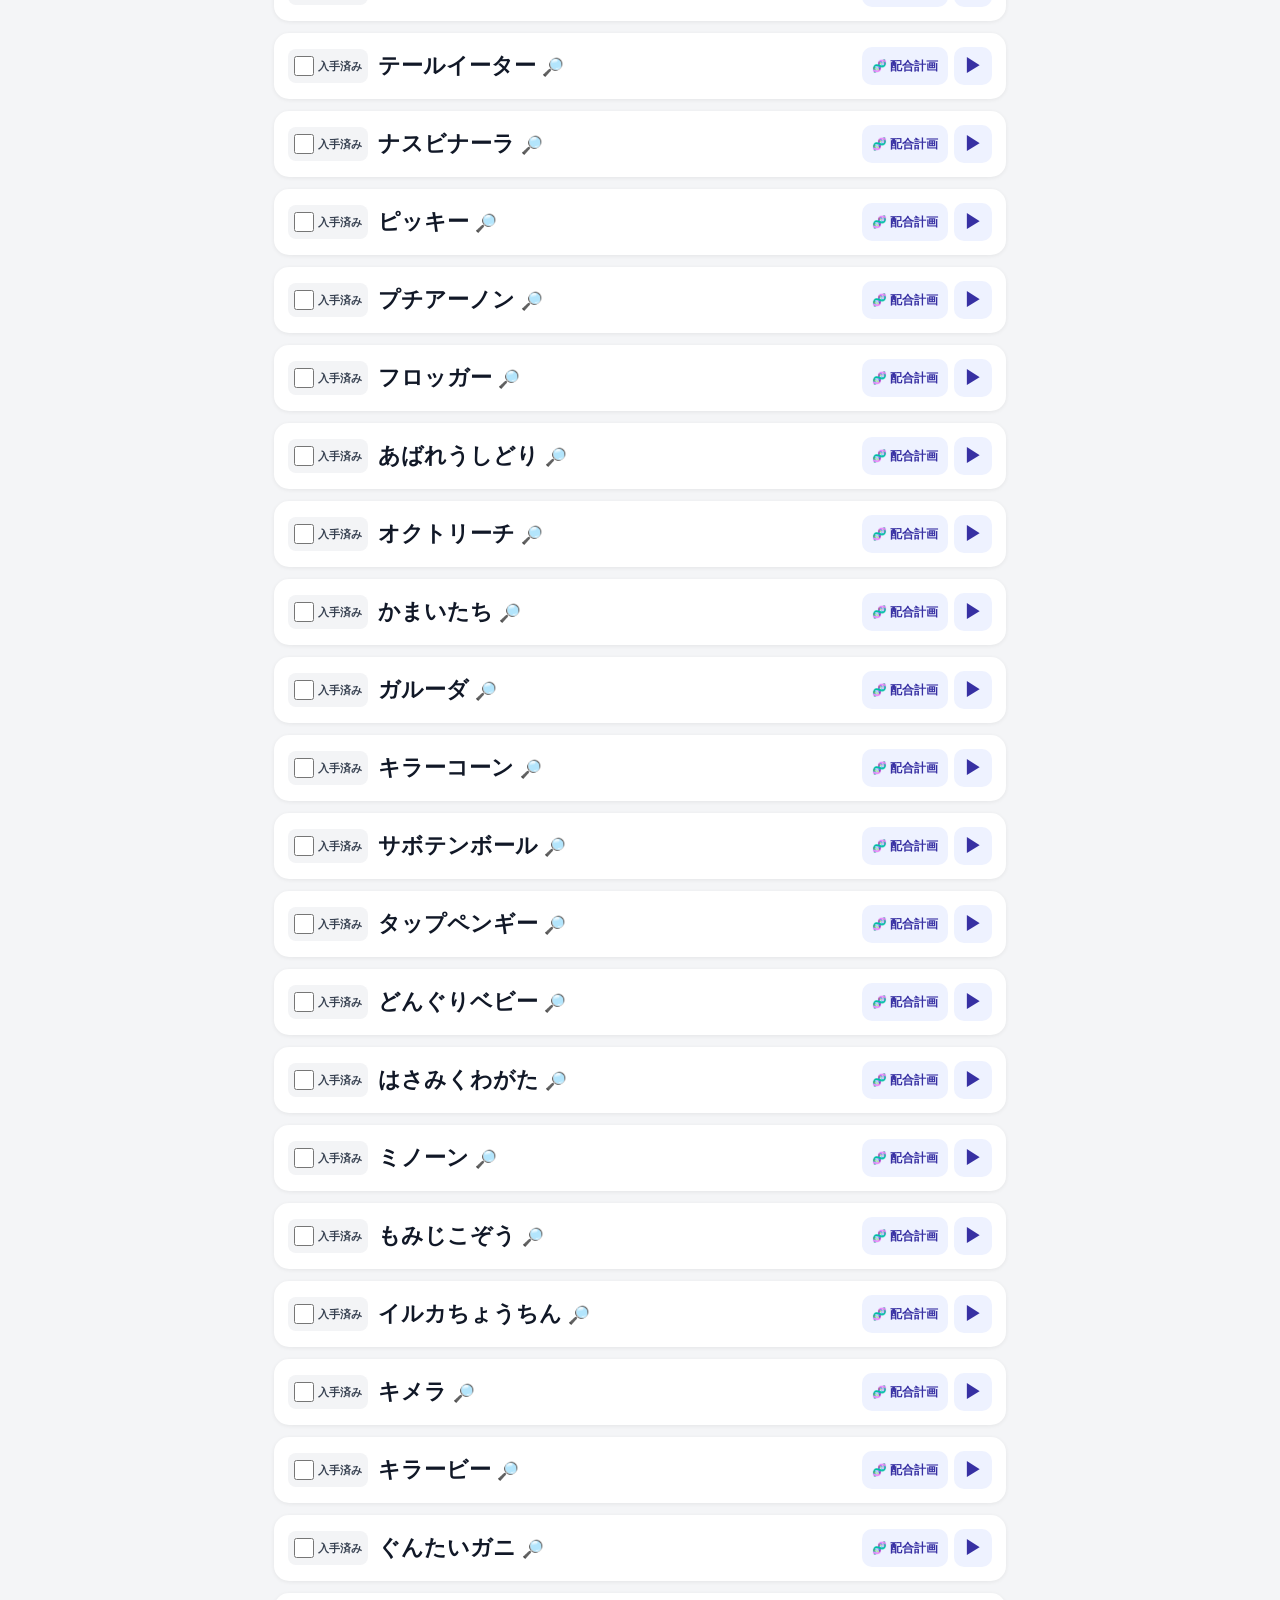
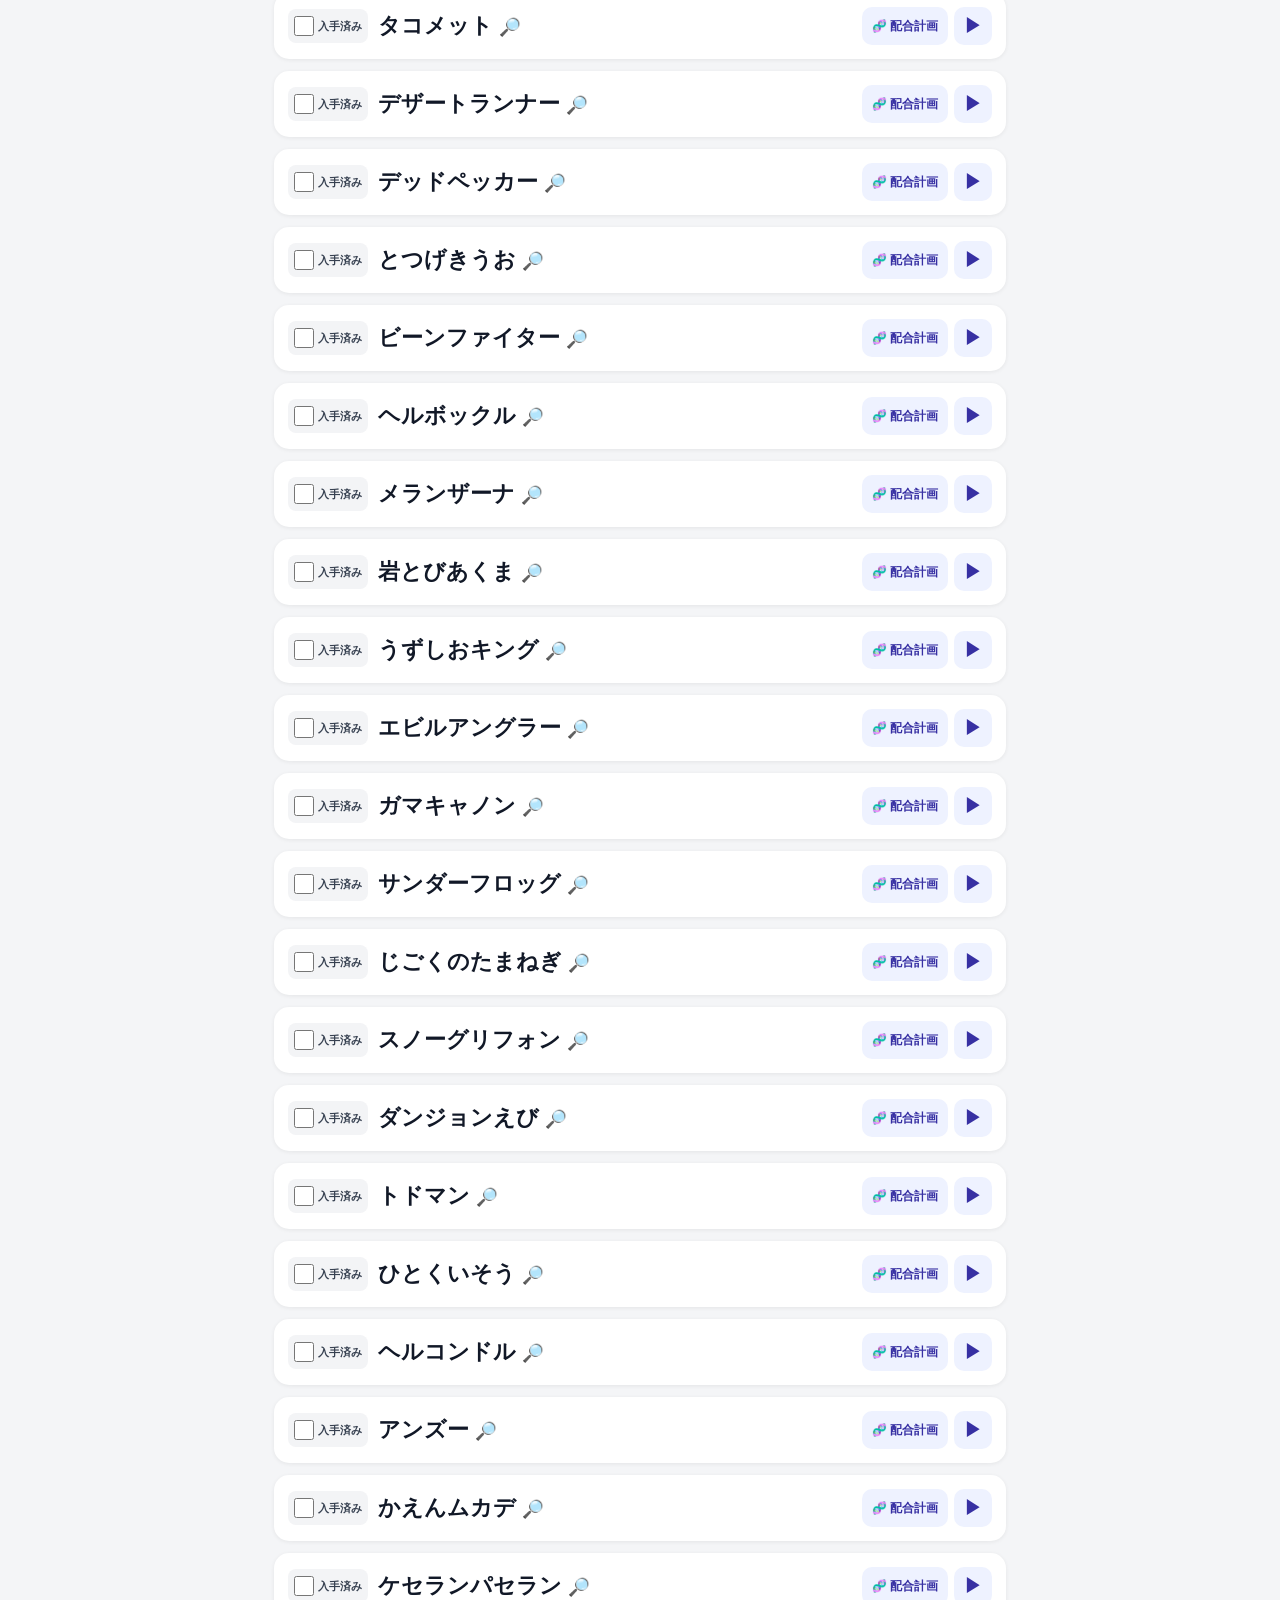
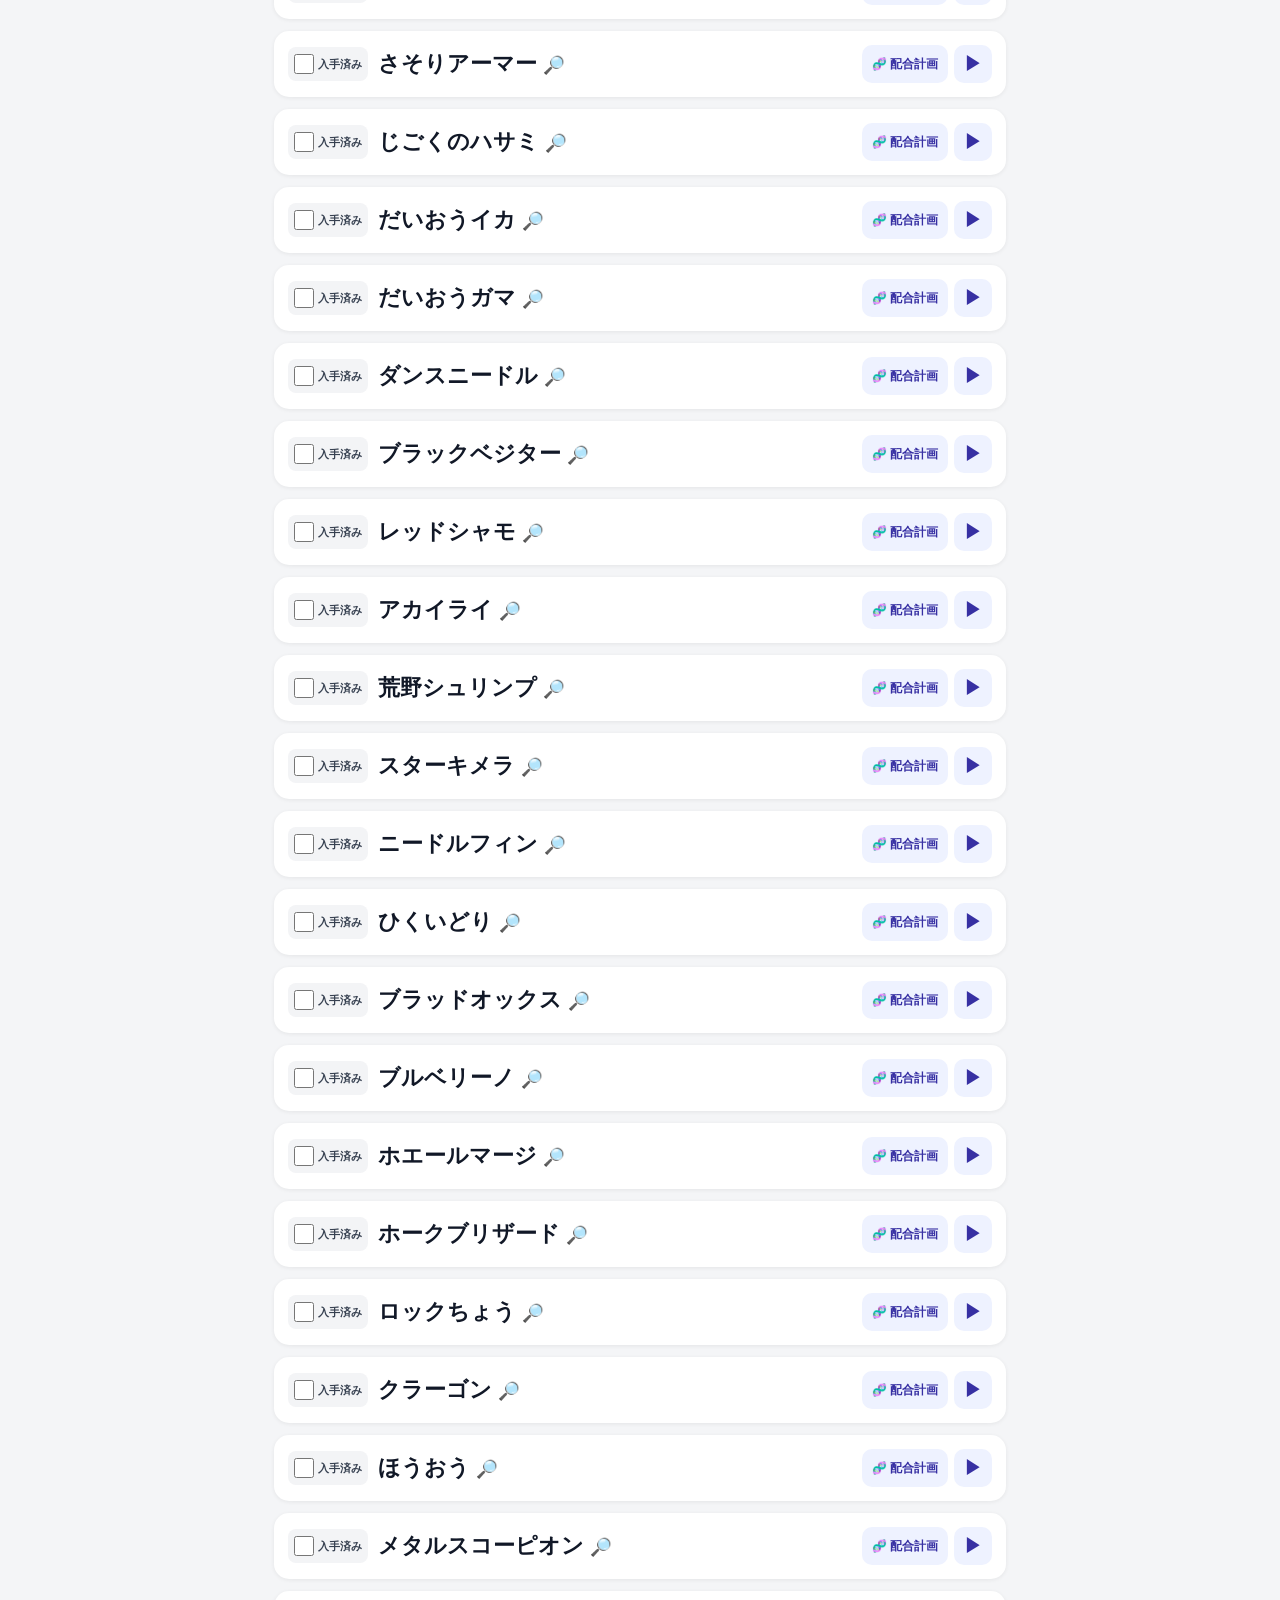
==== commit 73f433e6: "Show acquired monster count" ====
--- a/index.html
+++ b/index.html
@@ -38,7 +38,7 @@
 
 <link
   rel="stylesheet"
-  href="./style.css?v=49"
+  href="./style.css?v=50"
 >
 
 <title>
@@ -106,6 +106,13 @@
 
 
   <div id="normalSearch">
+
+    <div
+      id="acquiredCount"
+      class="acquired-count"
+    >
+      入手済み 0/526
+    </div>
 
     <input
       id="q"
@@ -402,7 +409,7 @@
 
 
 <script
-  src="./app.js?v=49"
+  src="./app.js?v=50"
 ></script>
 
 </body>
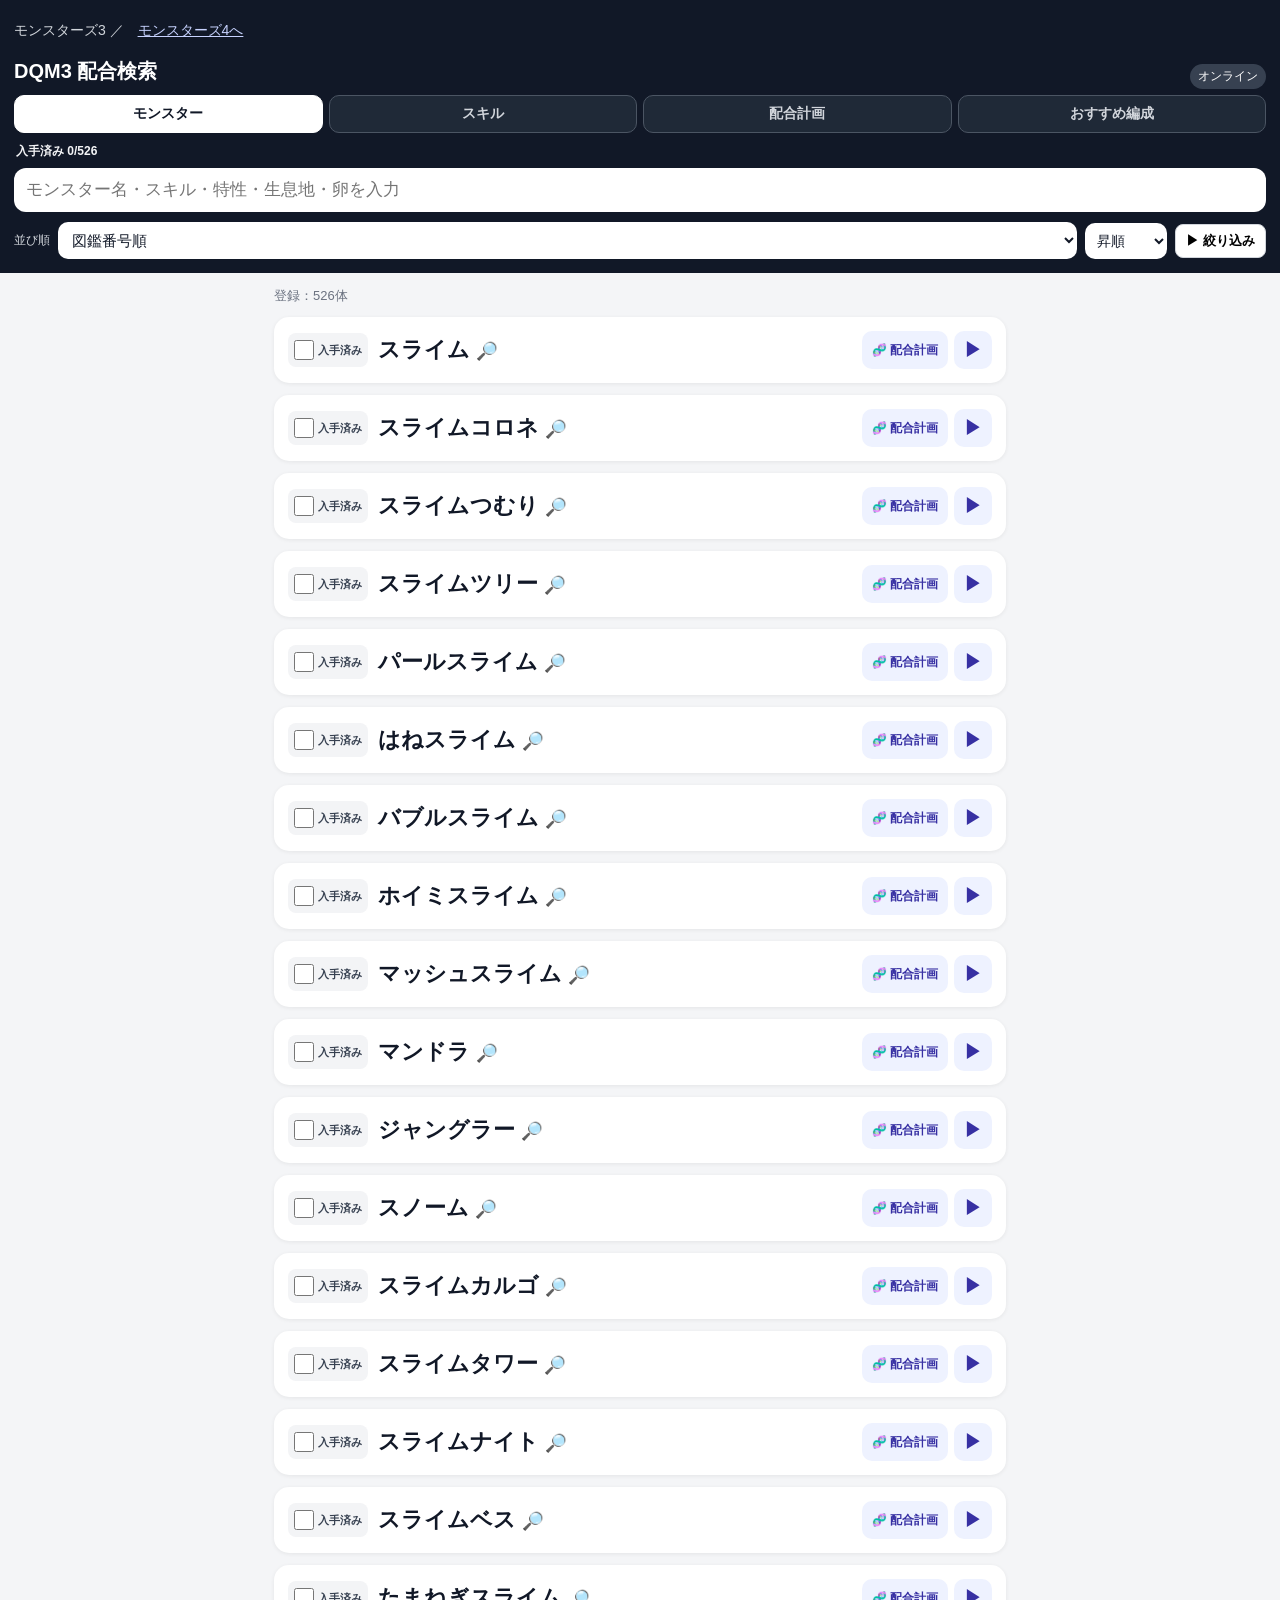
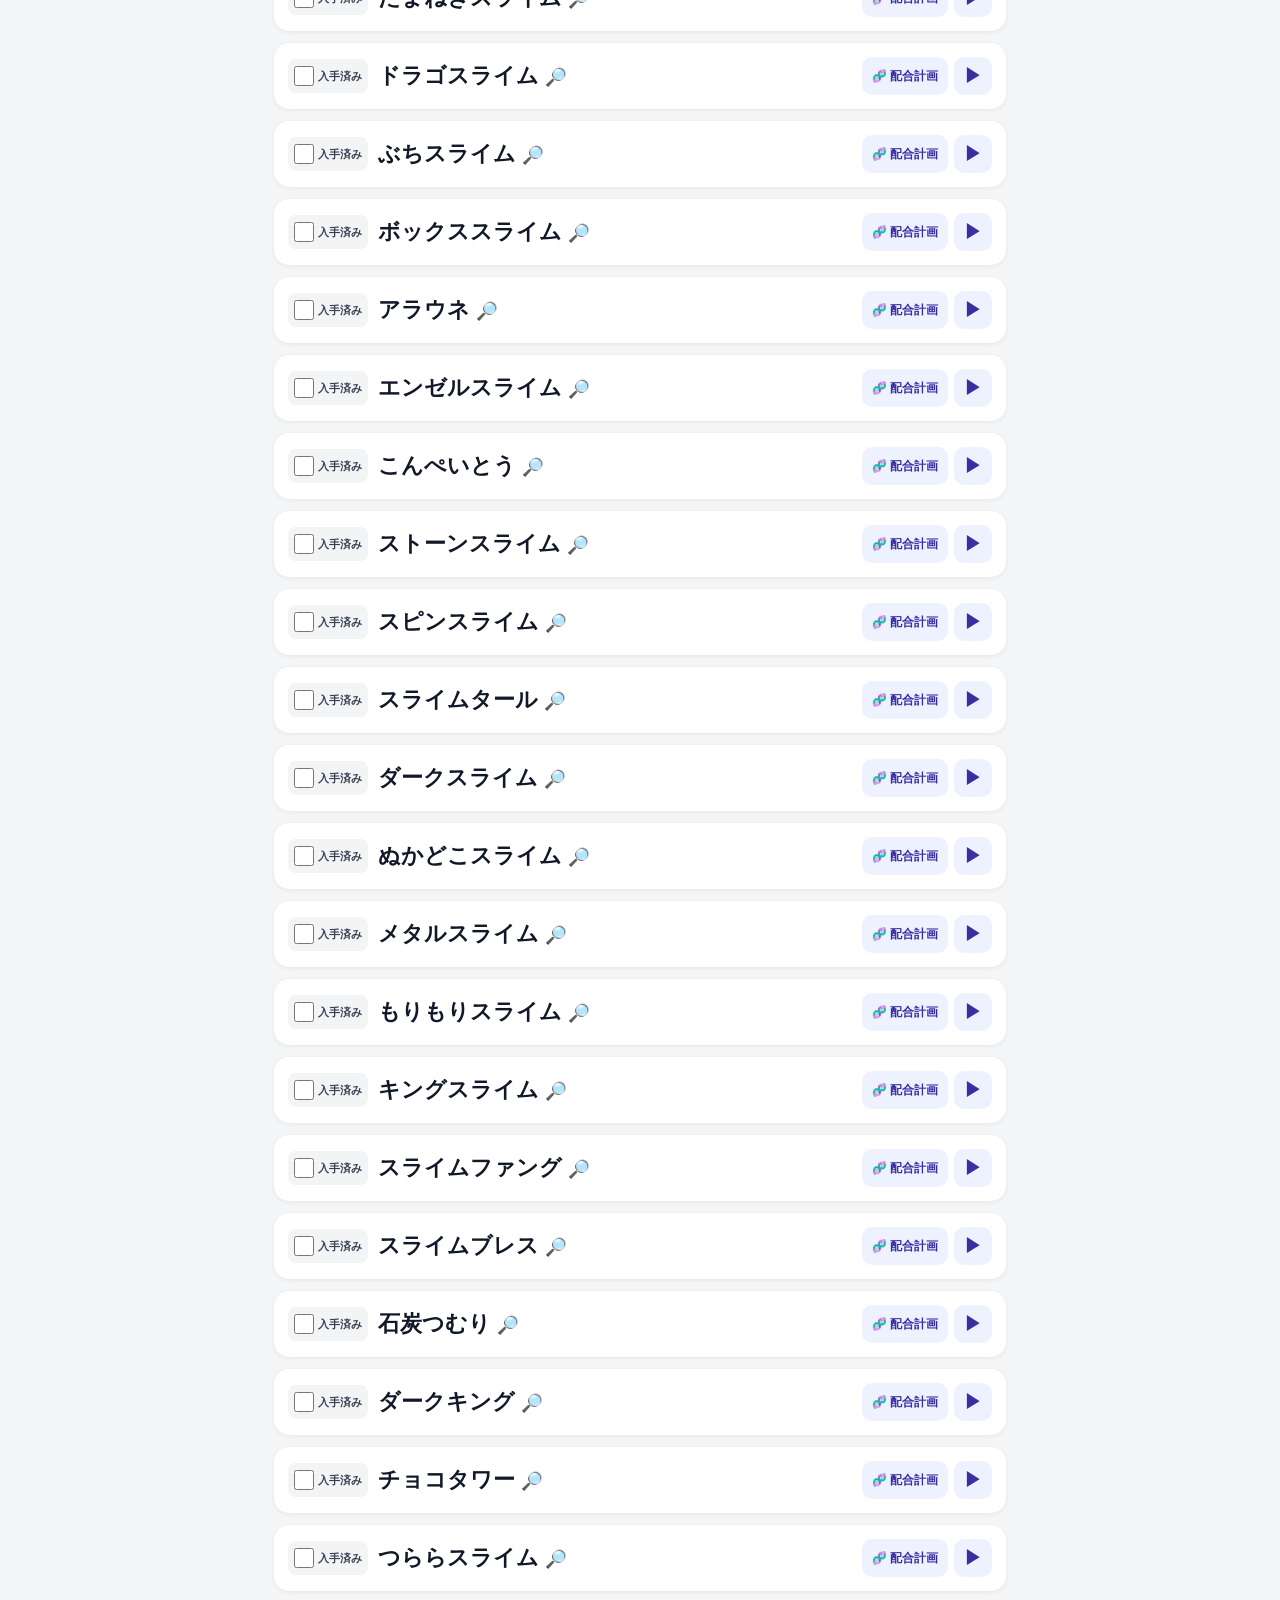
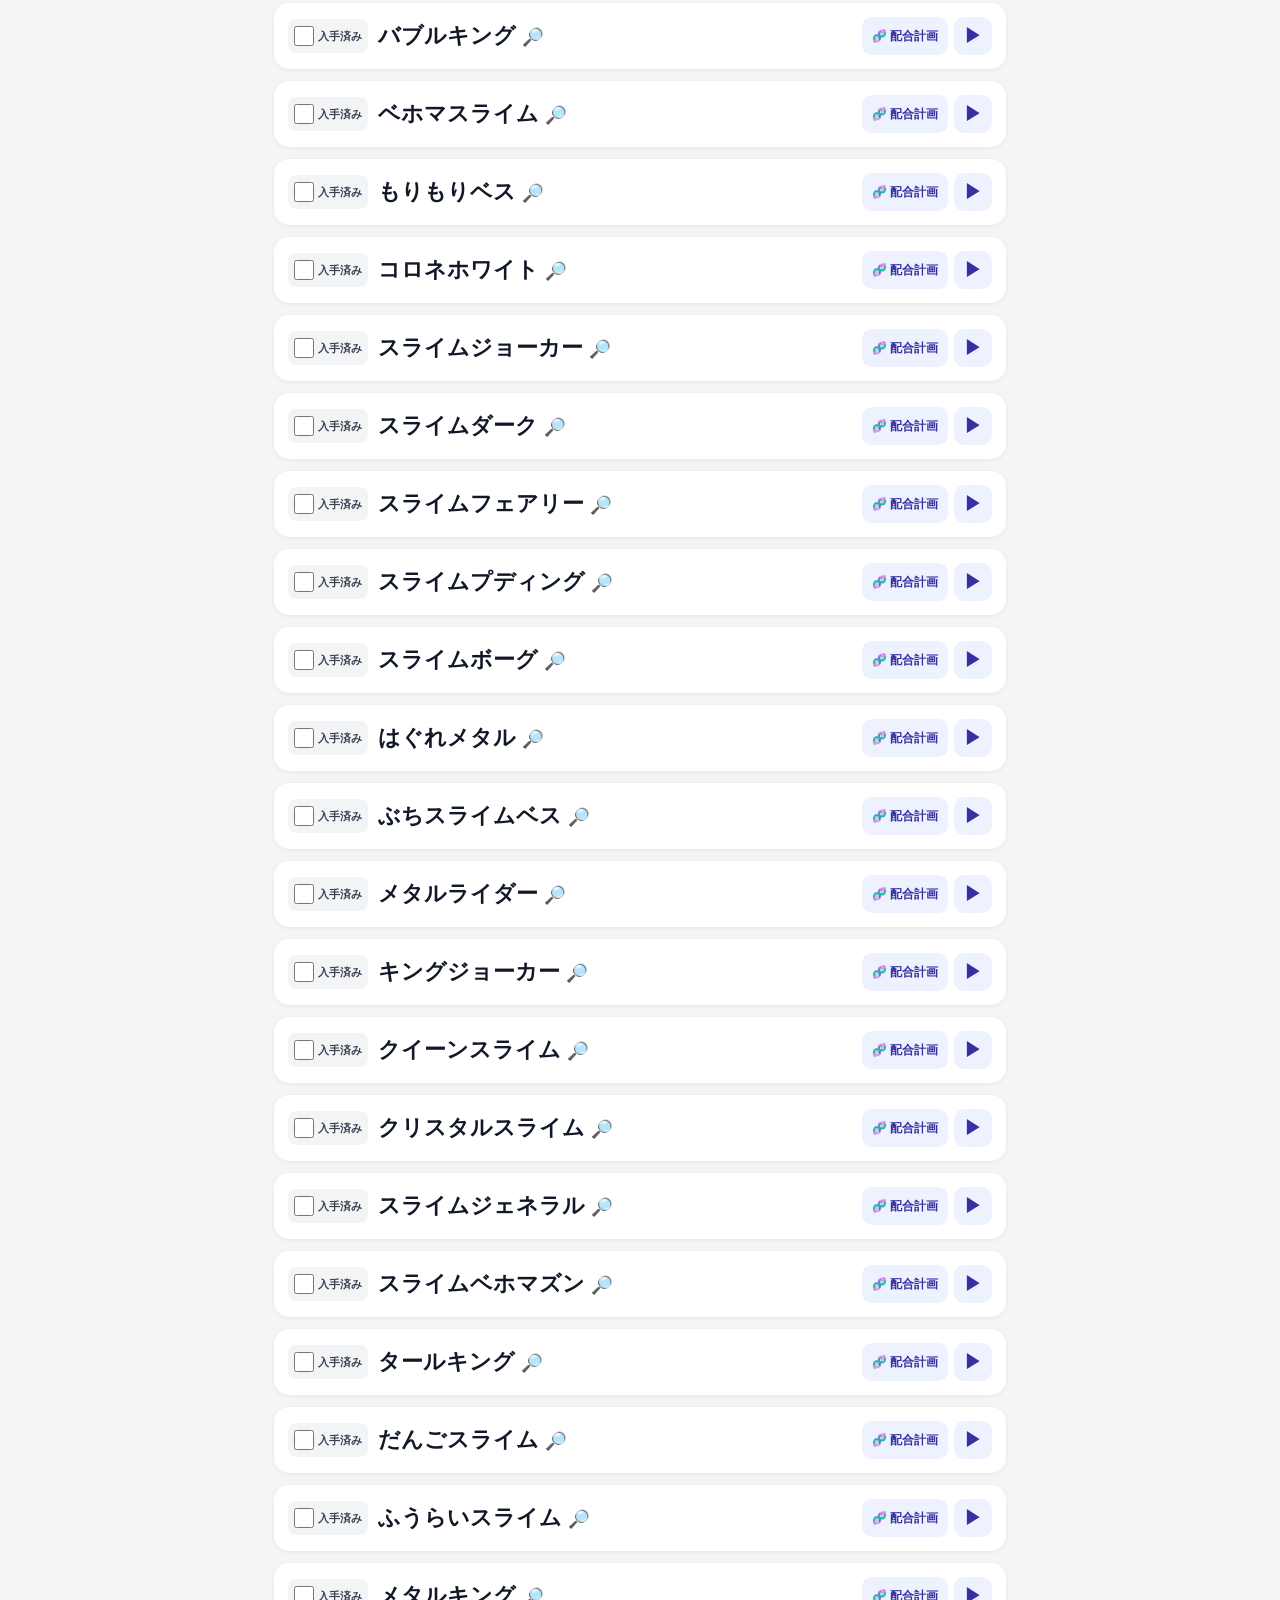
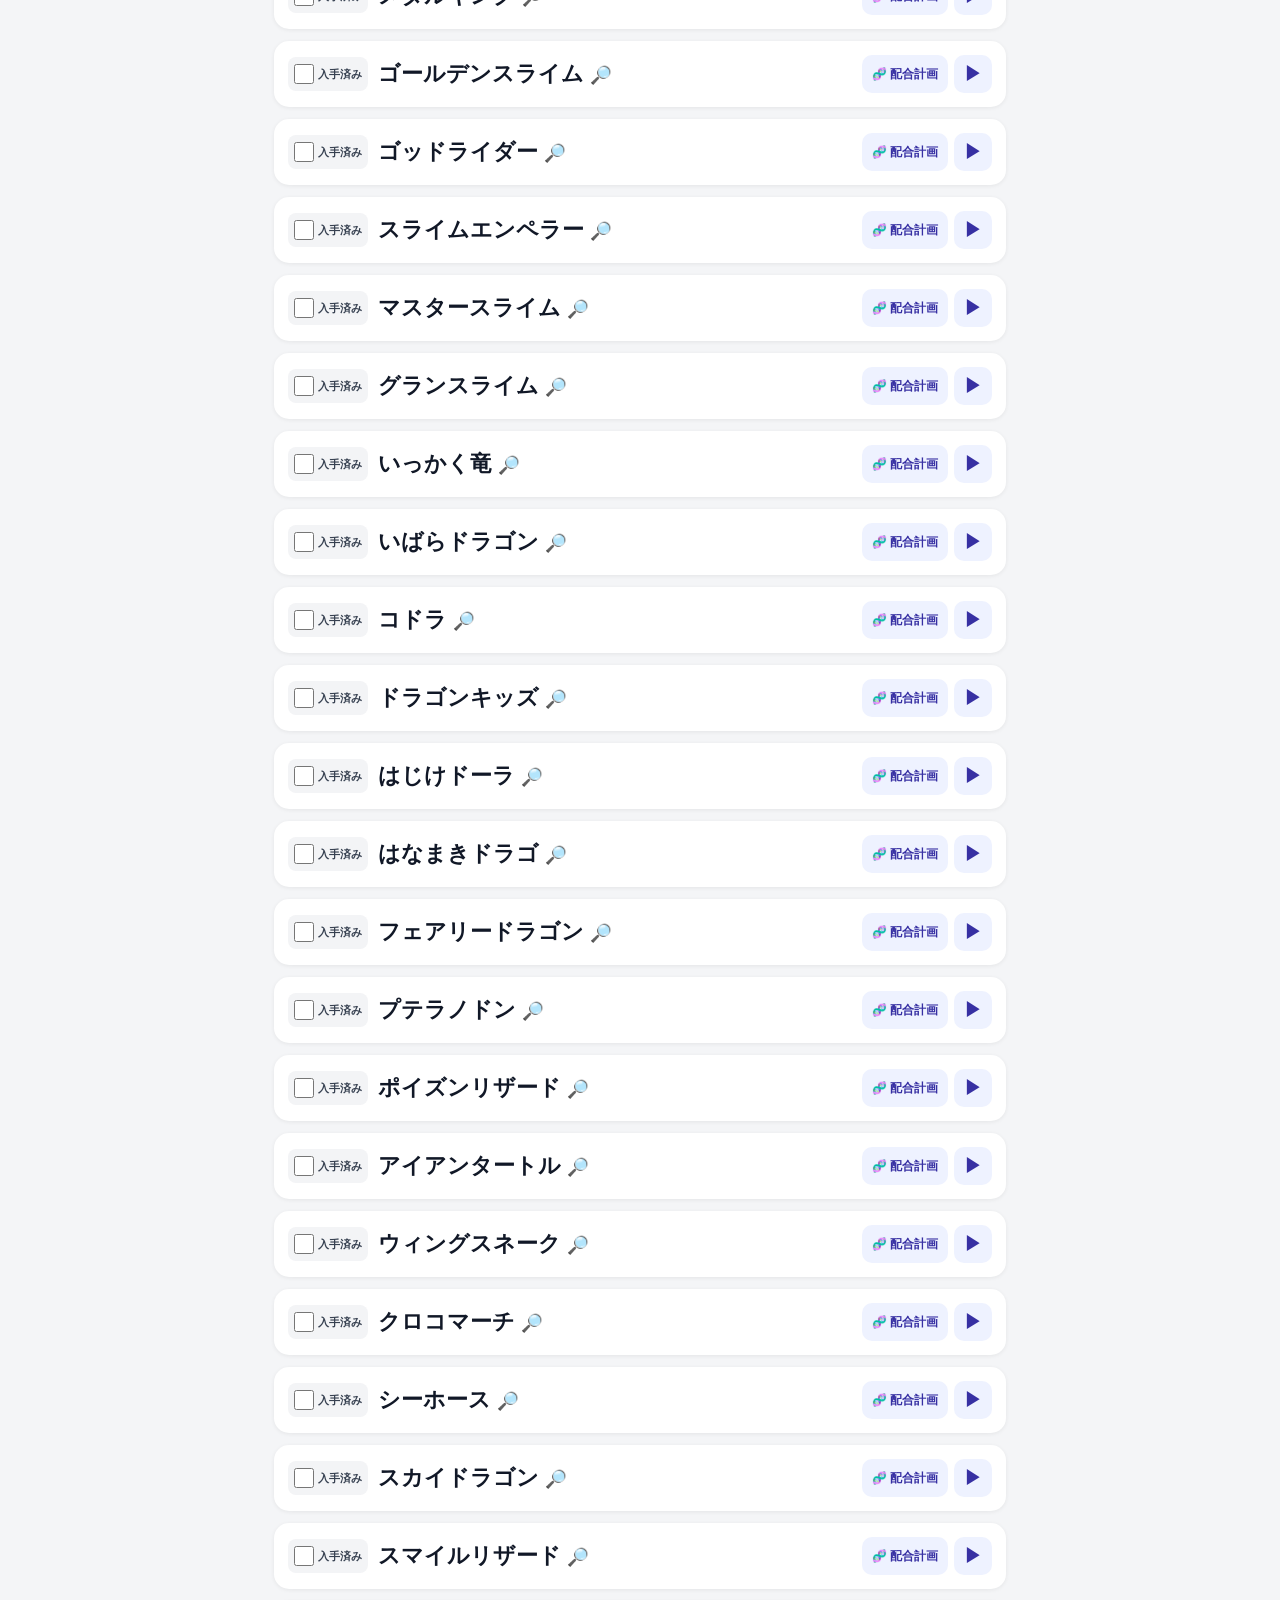
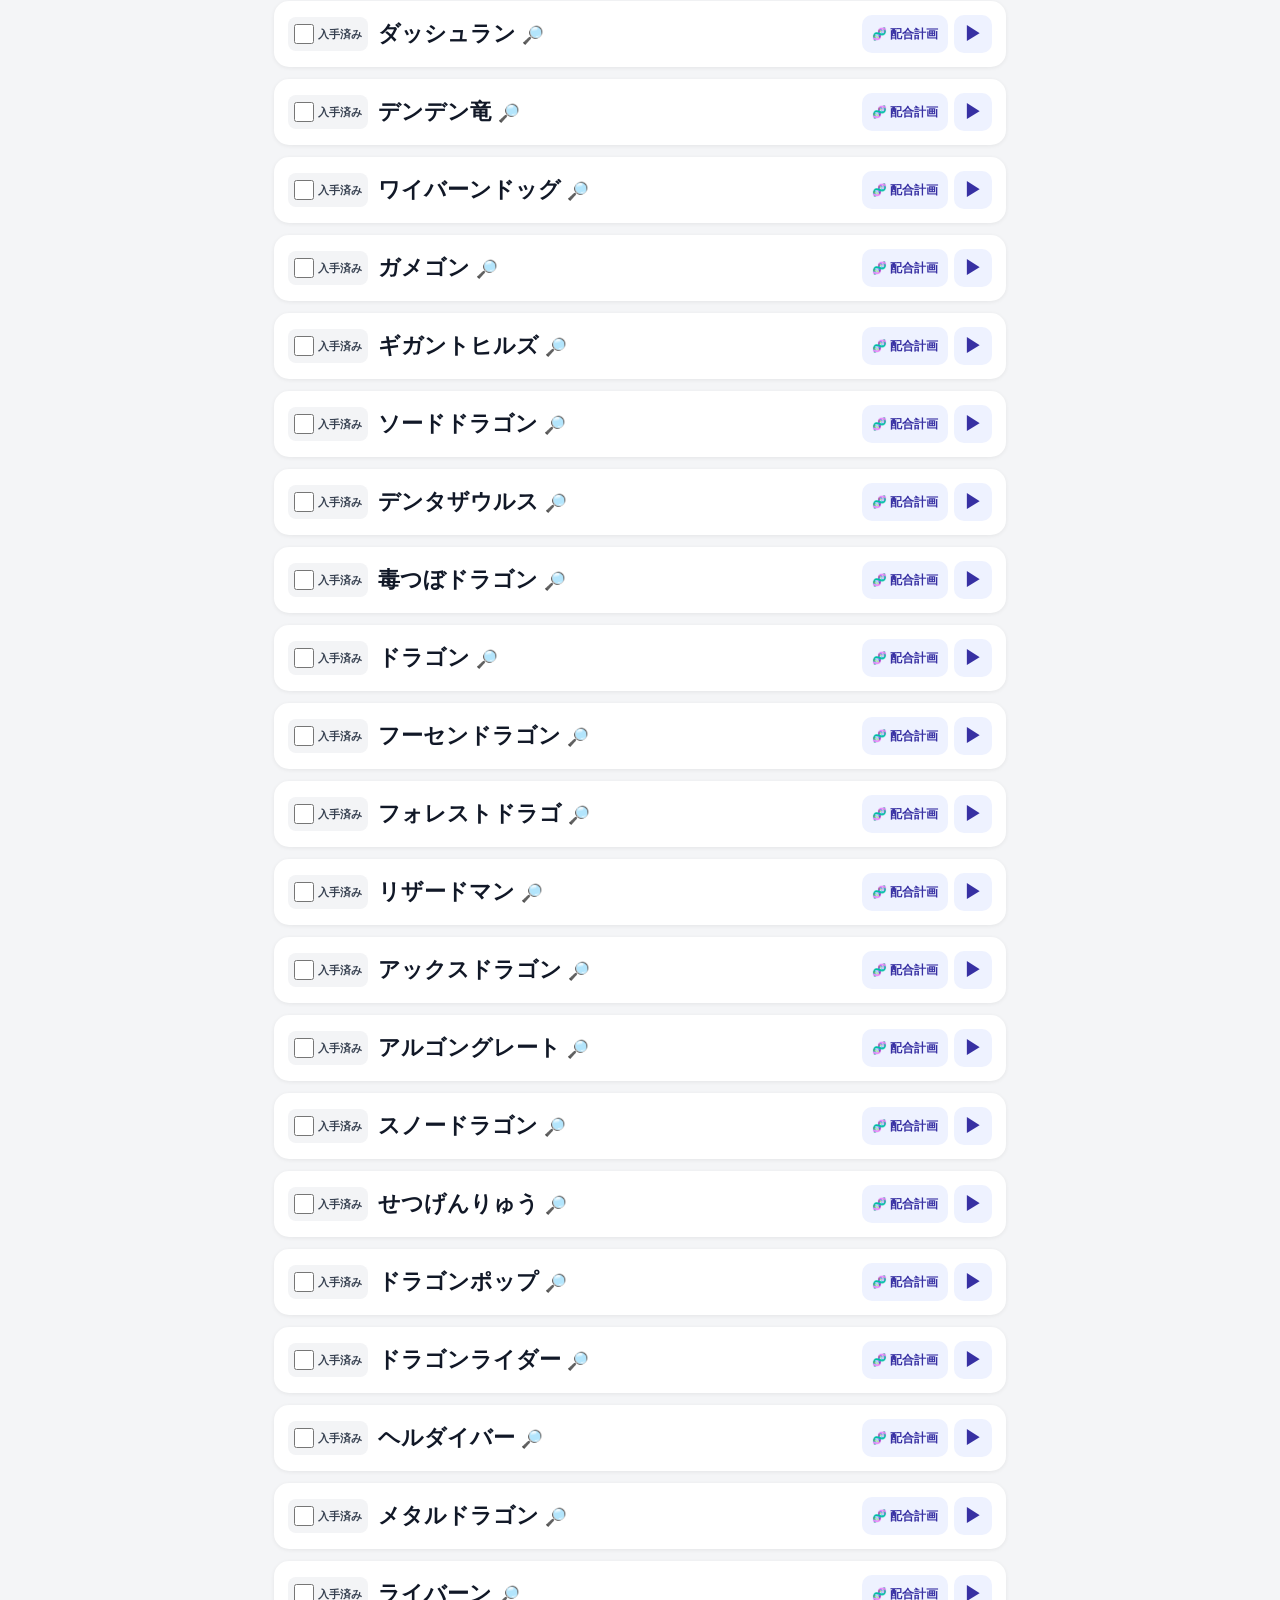
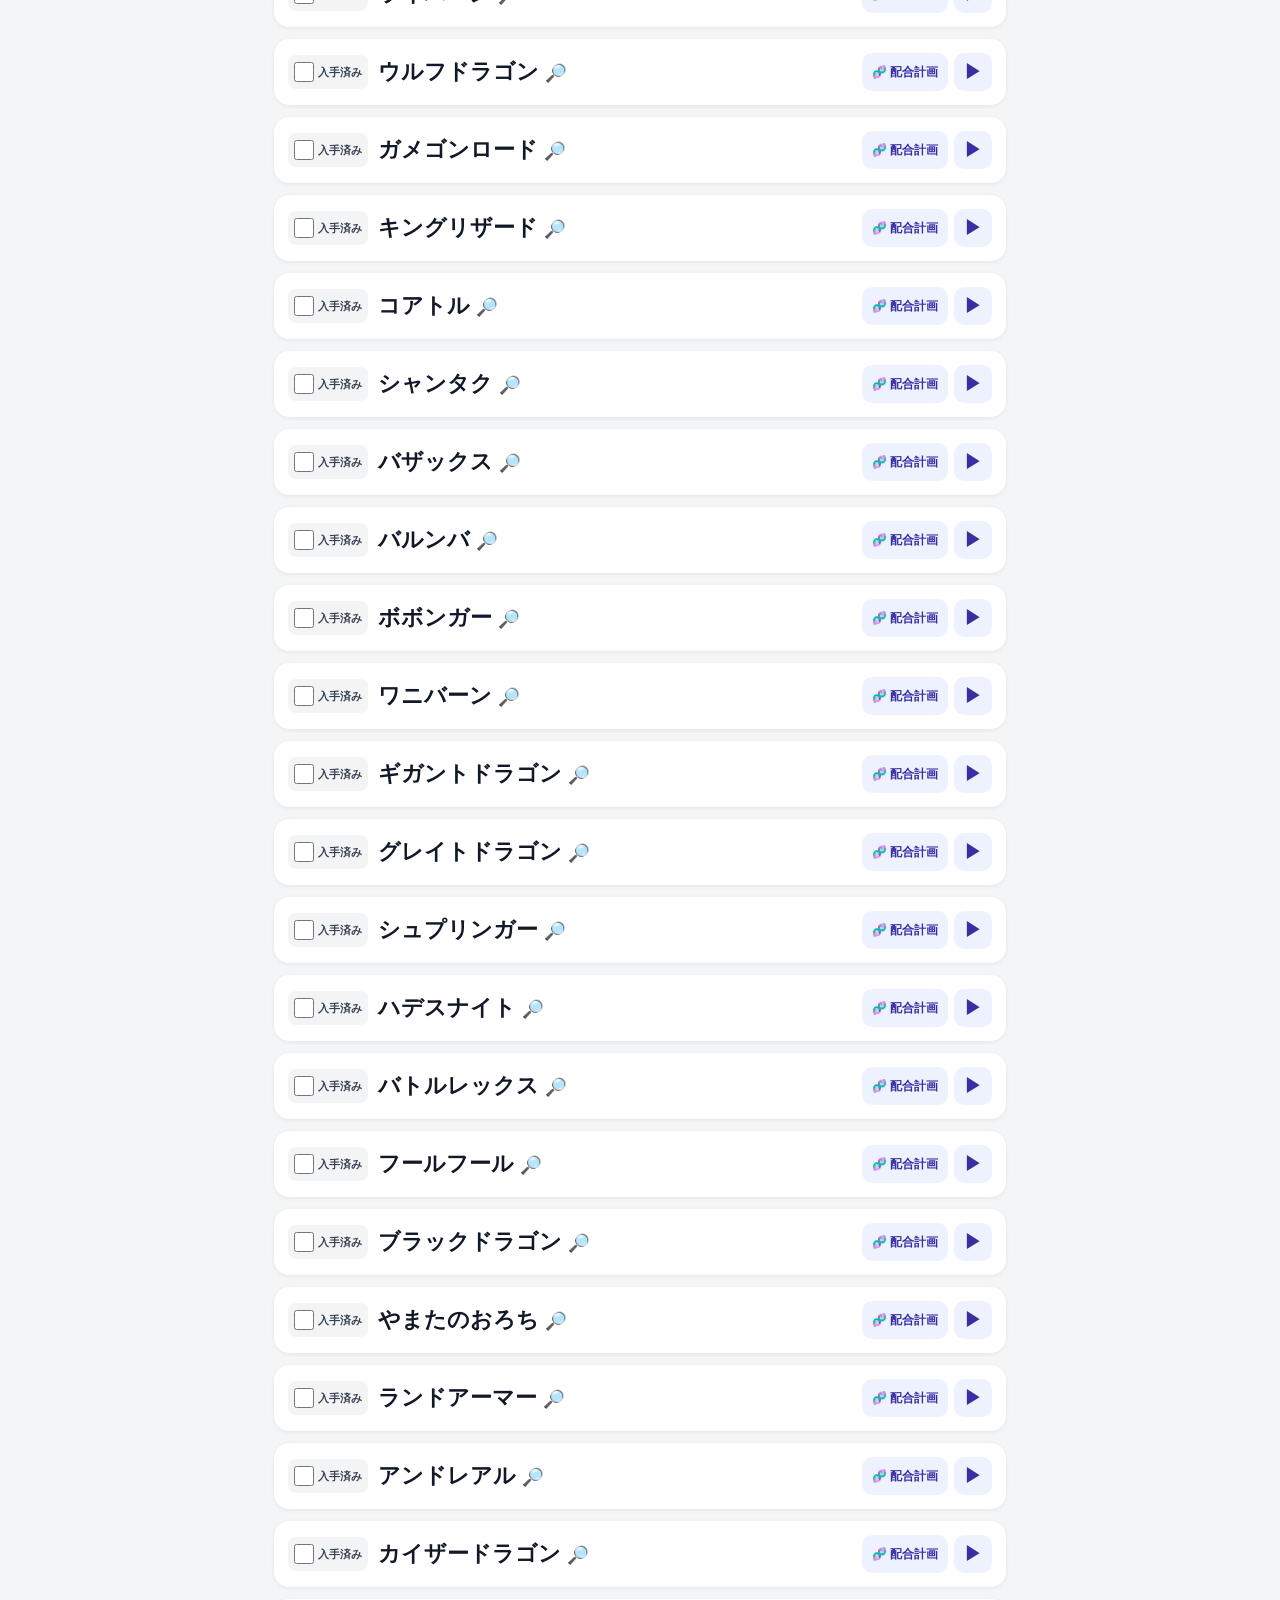
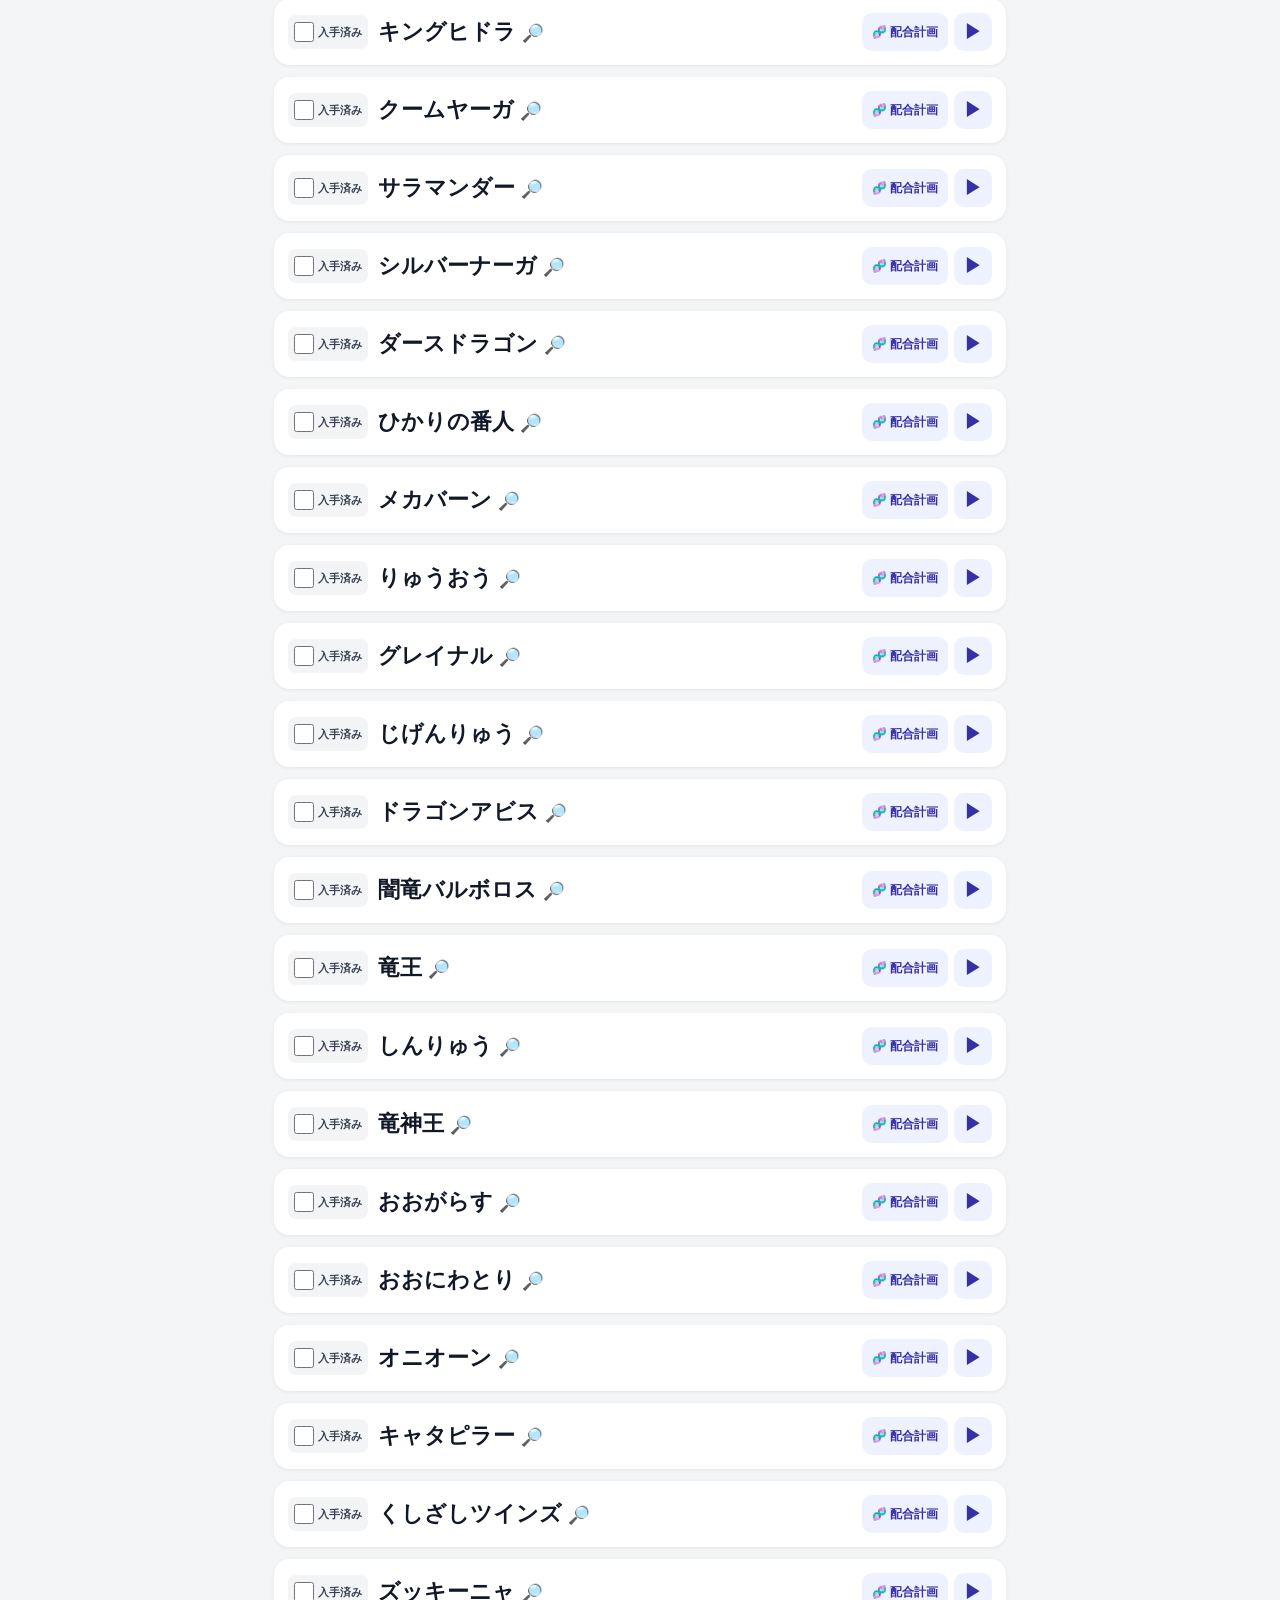
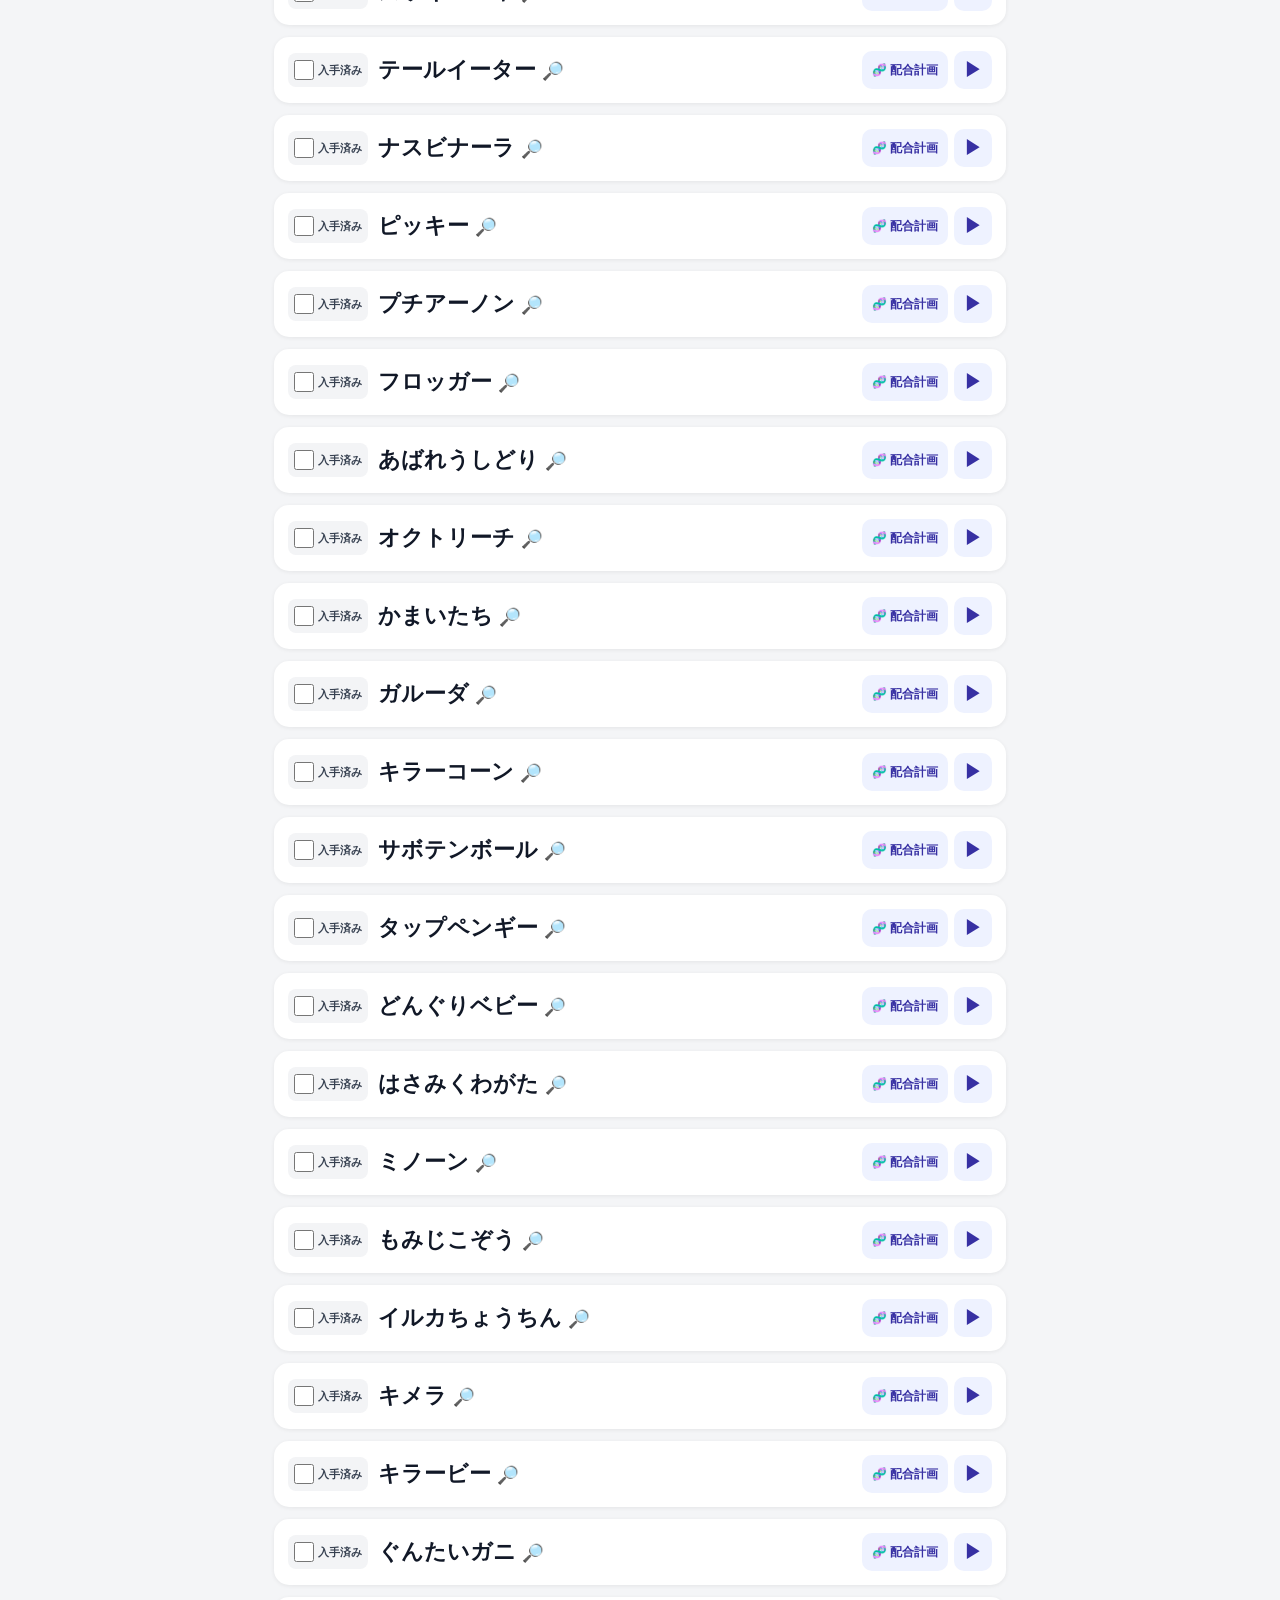
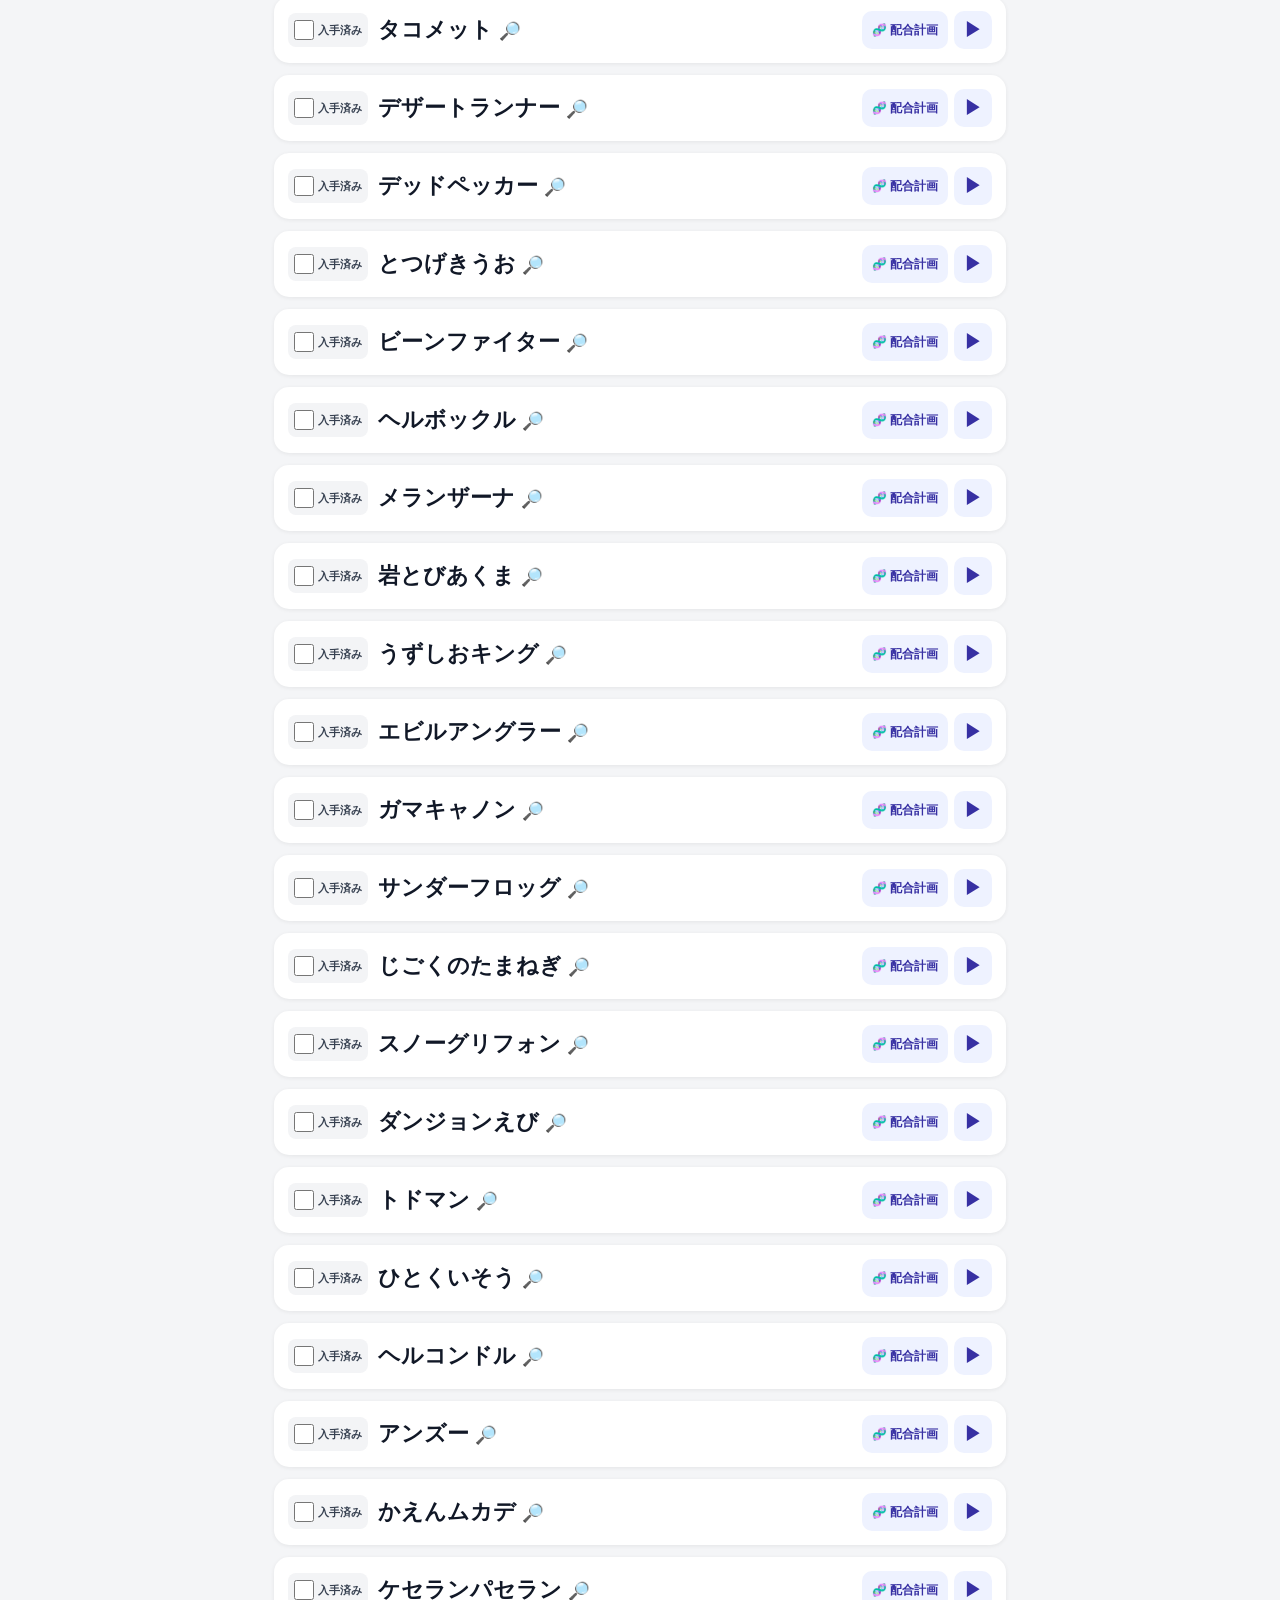
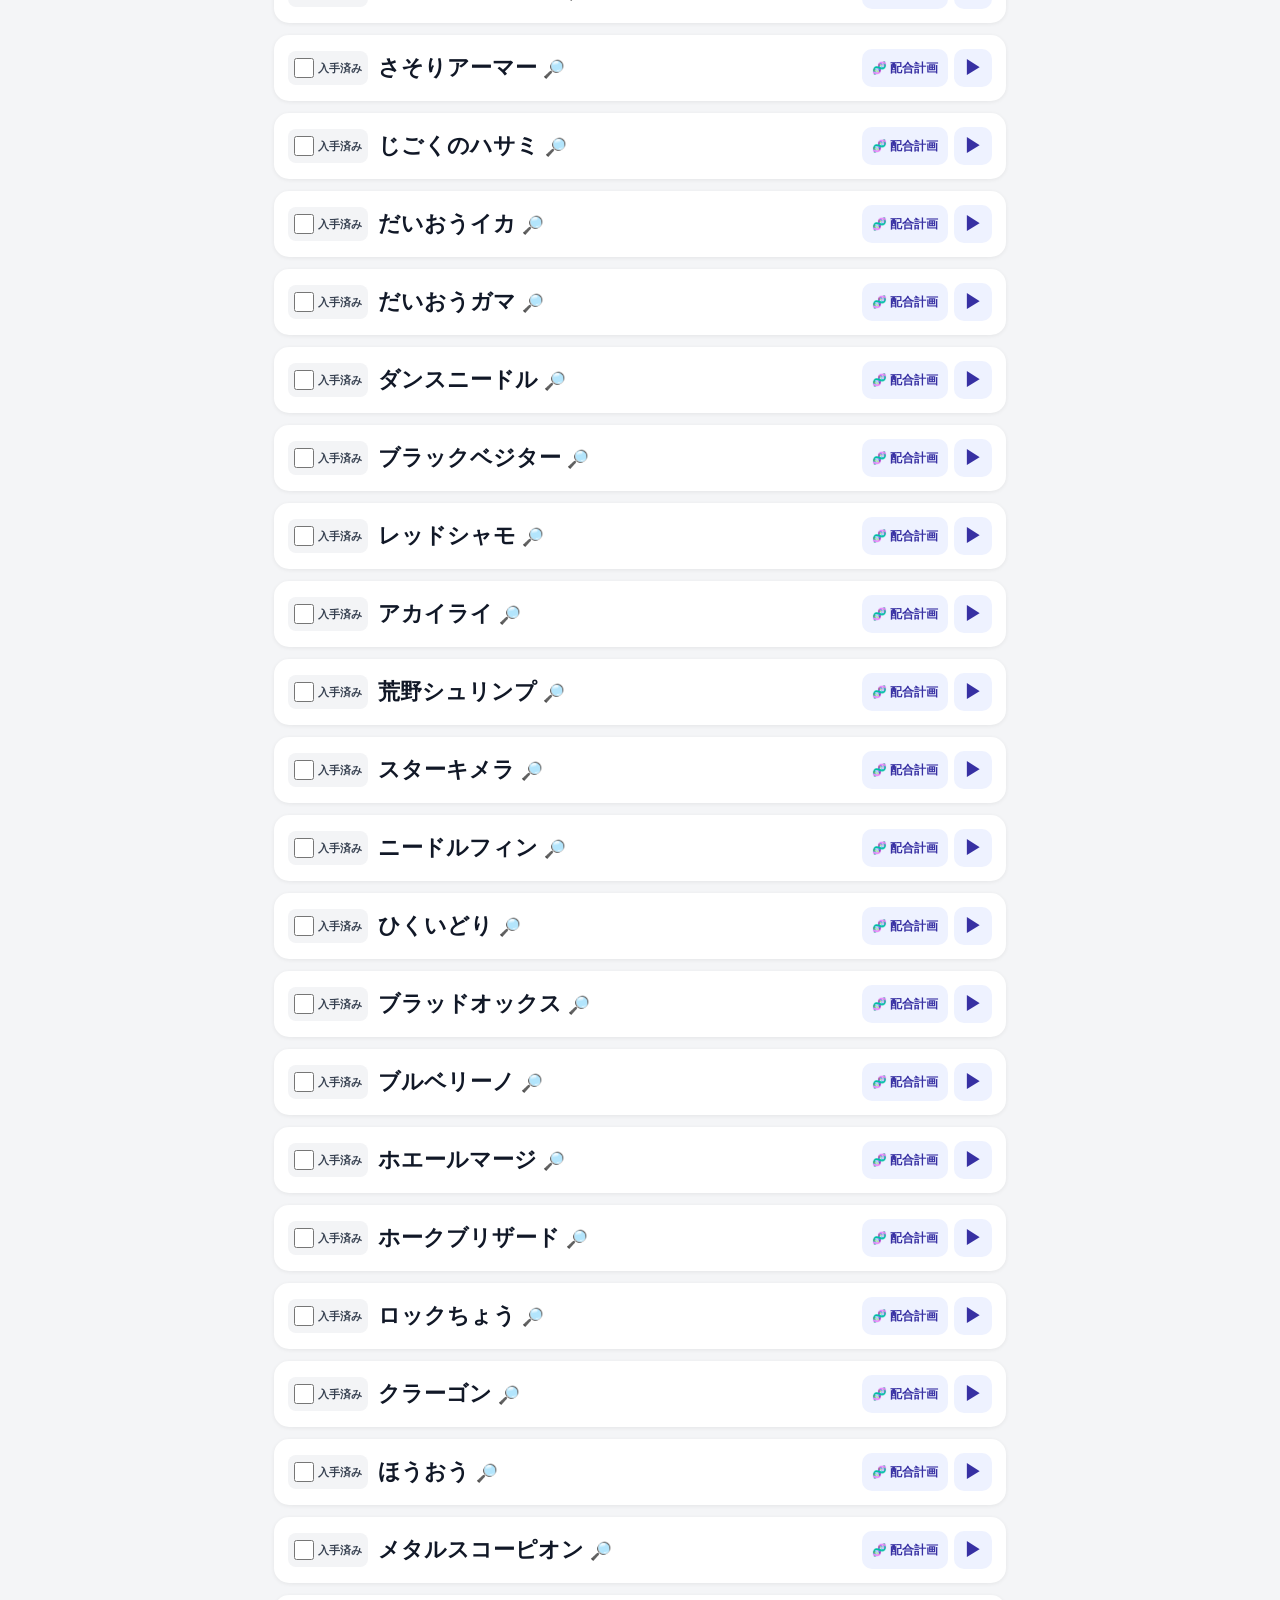
==== commit c7f0ced0: "Connect redesigned app icon to browser and home screen" ====
--- a/index.html
+++ b/index.html
@@ -3,6 +3,8 @@
 <html lang="ja">
 
 <head>
+<link rel="icon" type="image/svg+xml" href="./app-icon.svg?v=20261028"><link rel="apple-touch-icon" href="./app-icon.svg?v=20261028">
+
 
 <meta charset="utf-8">
 
@@ -31,10 +33,7 @@
   href="./manifest.webmanifest"
 >
 
-<link
-  rel="apple-touch-icon"
-  href="./icon-192.png"
->
+
 
 <link
   rel="stylesheet"
--- a/style.css
+++ b/style.css
@@ -1594,3 +1594,24 @@
     min-width:22px;
   }
 }
+
+/* v50: acquired monster count */
+.acquired-count{
+  margin:4px 0 8px;
+  padding:0 2px;
+  color:#f3f4f6;
+  font-size:12px;
+  font-weight:800;
+  text-align:left;
+}
+
+.acquired-count[hidden]{
+  display:none;
+}
+
+@media(max-width:420px){
+  .acquired-count{
+    margin-bottom:6px;
+    font-size:11px;
+  }
+}
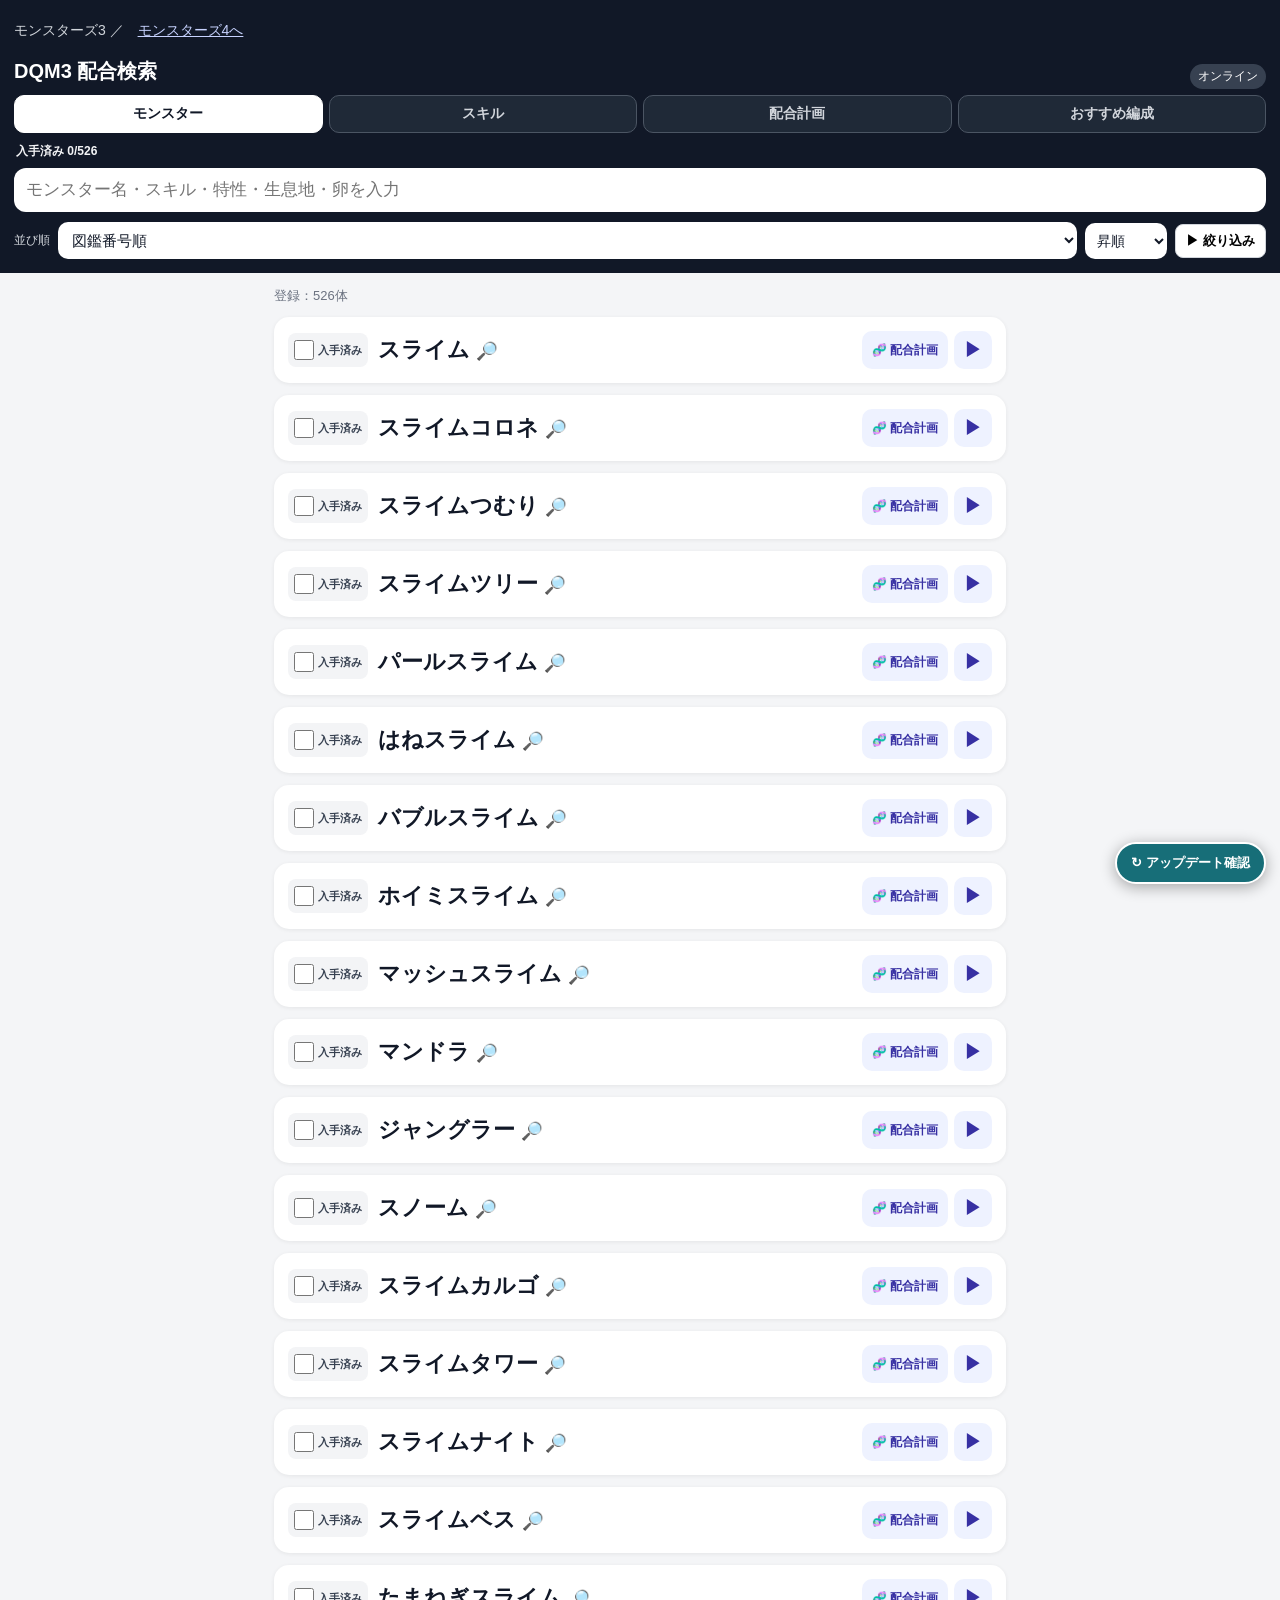
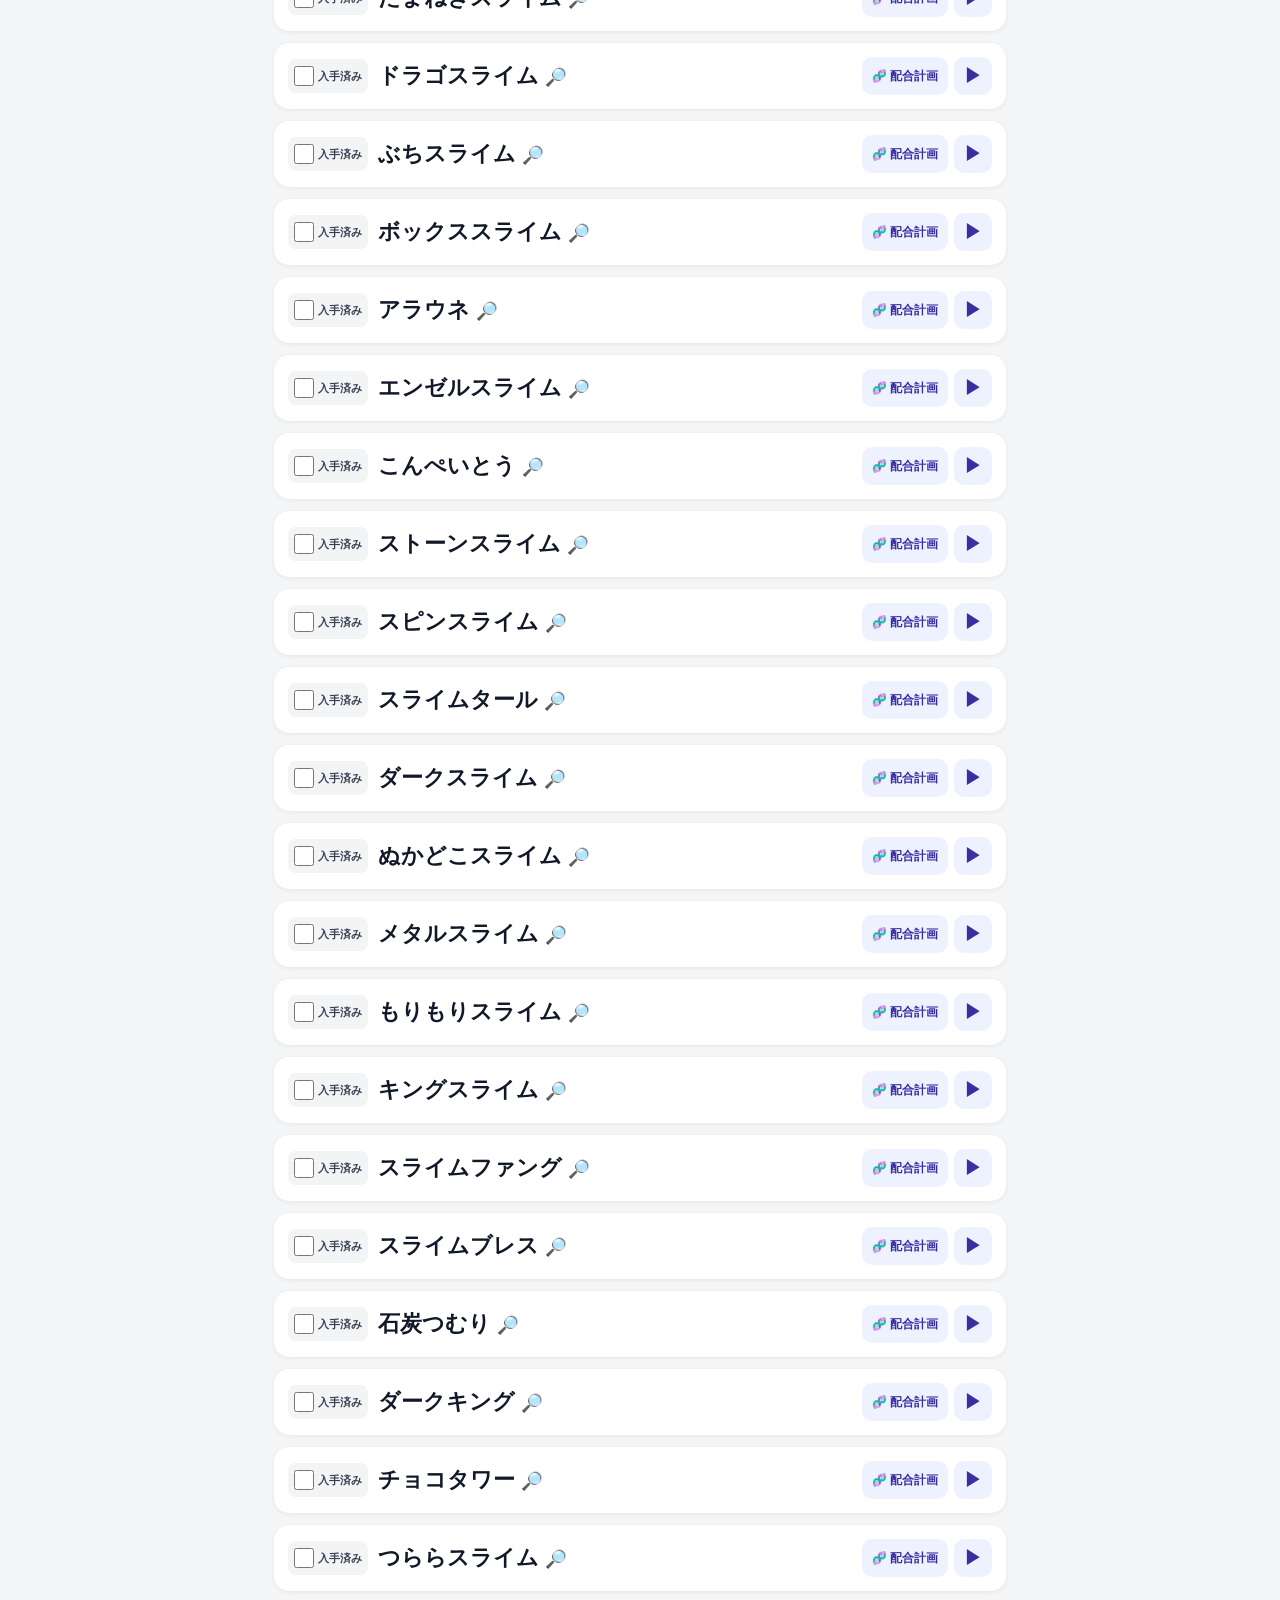
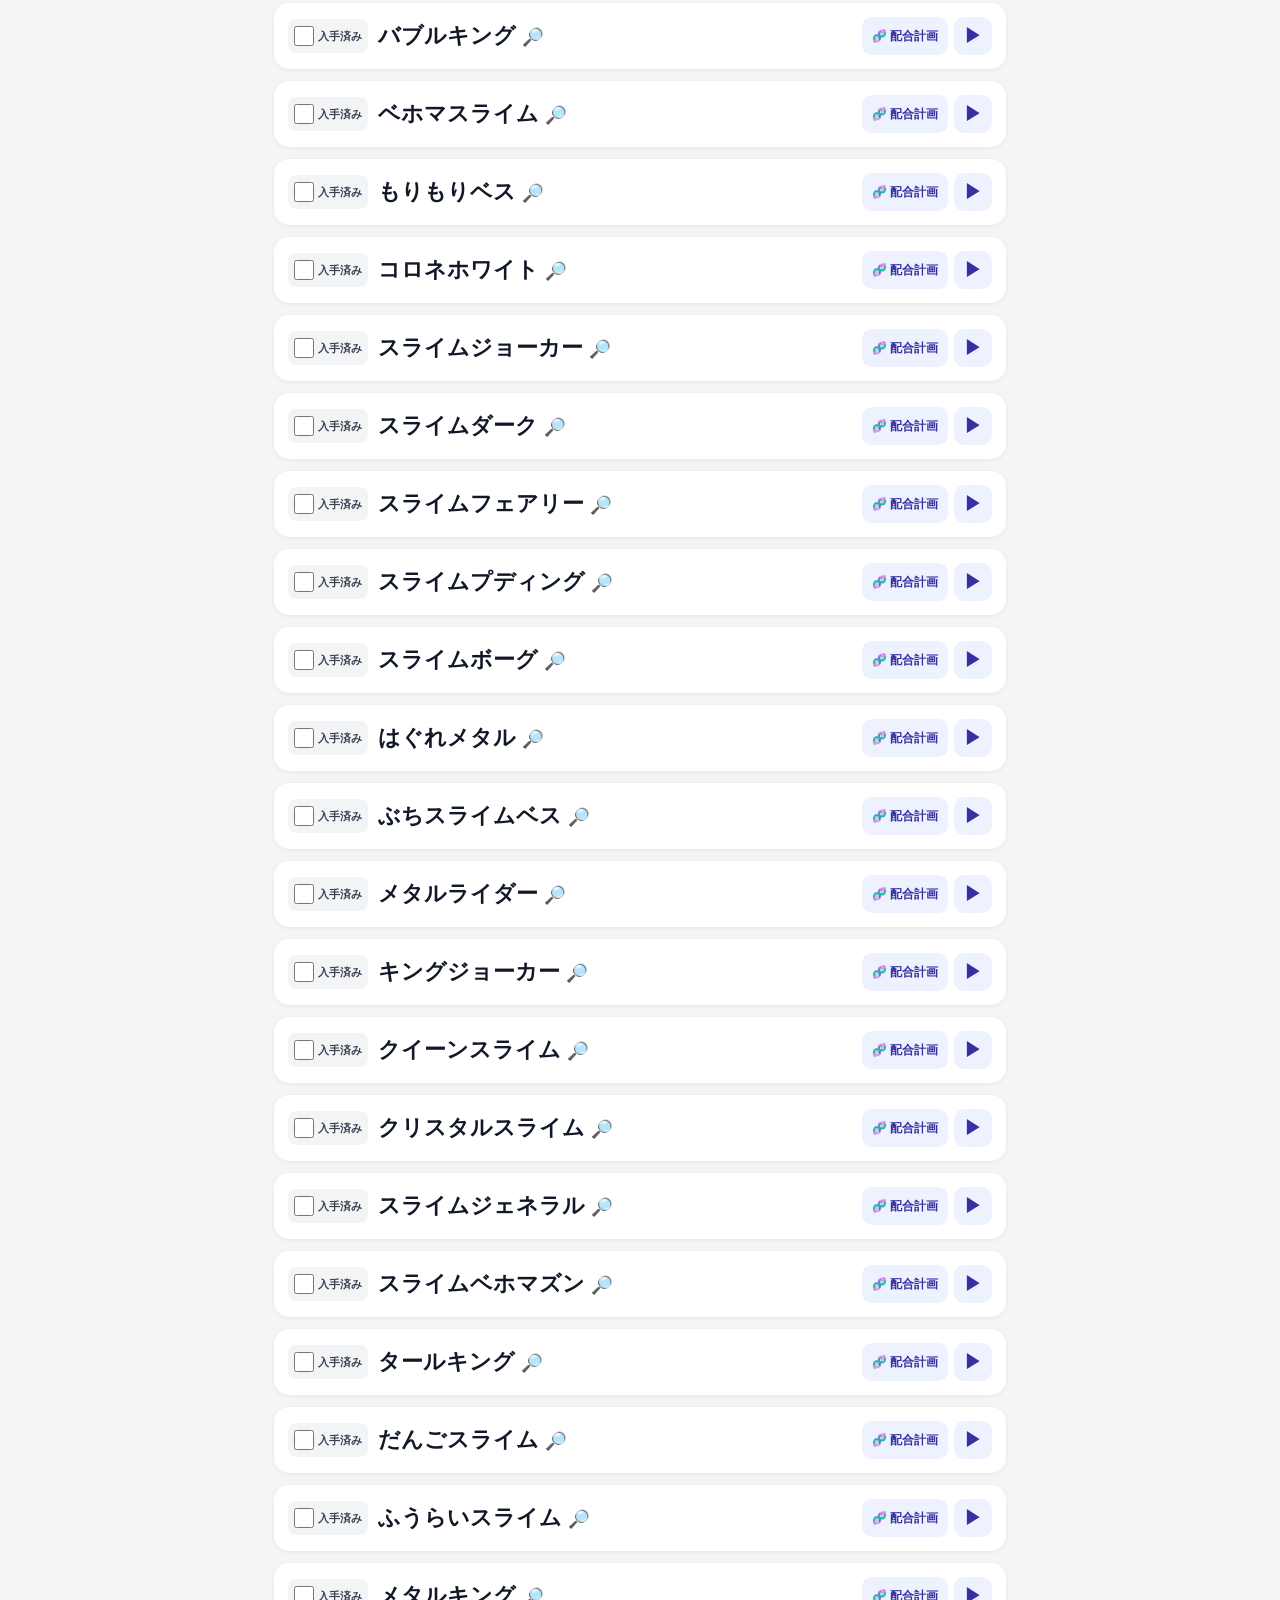
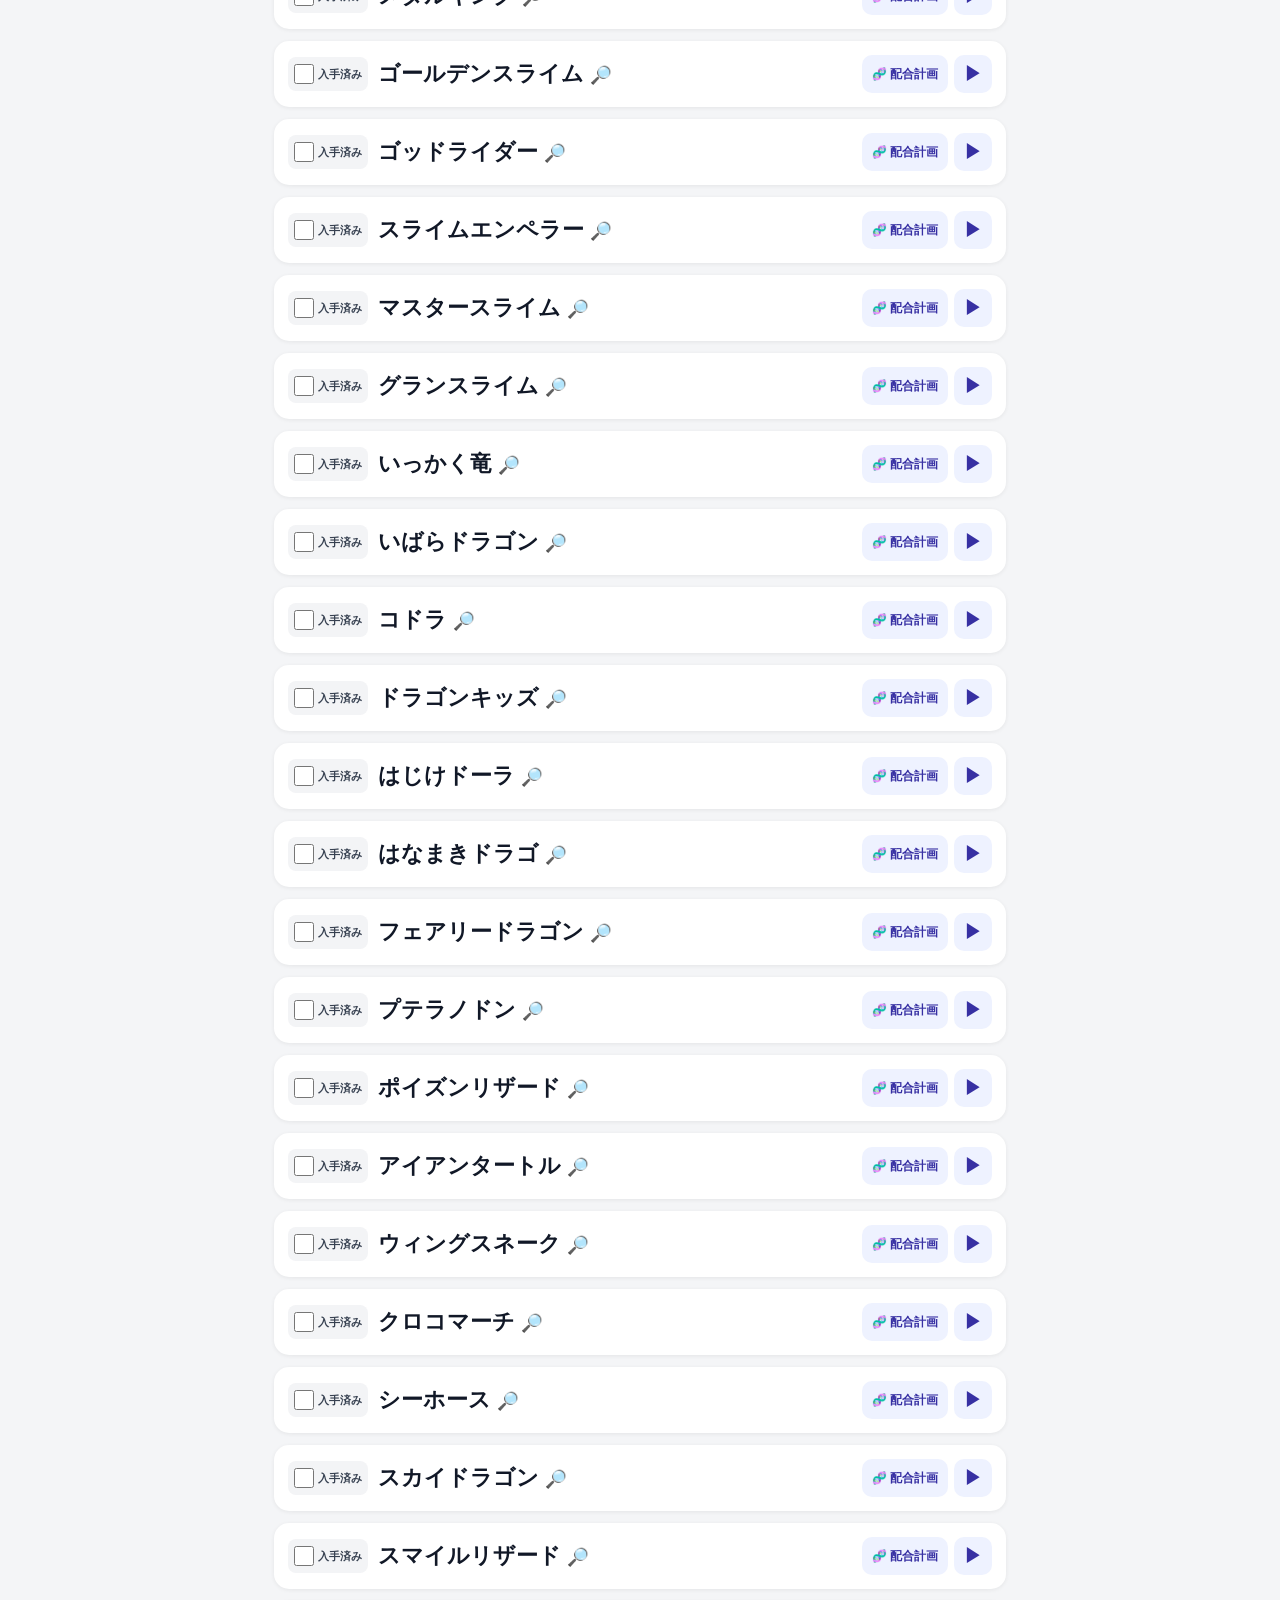
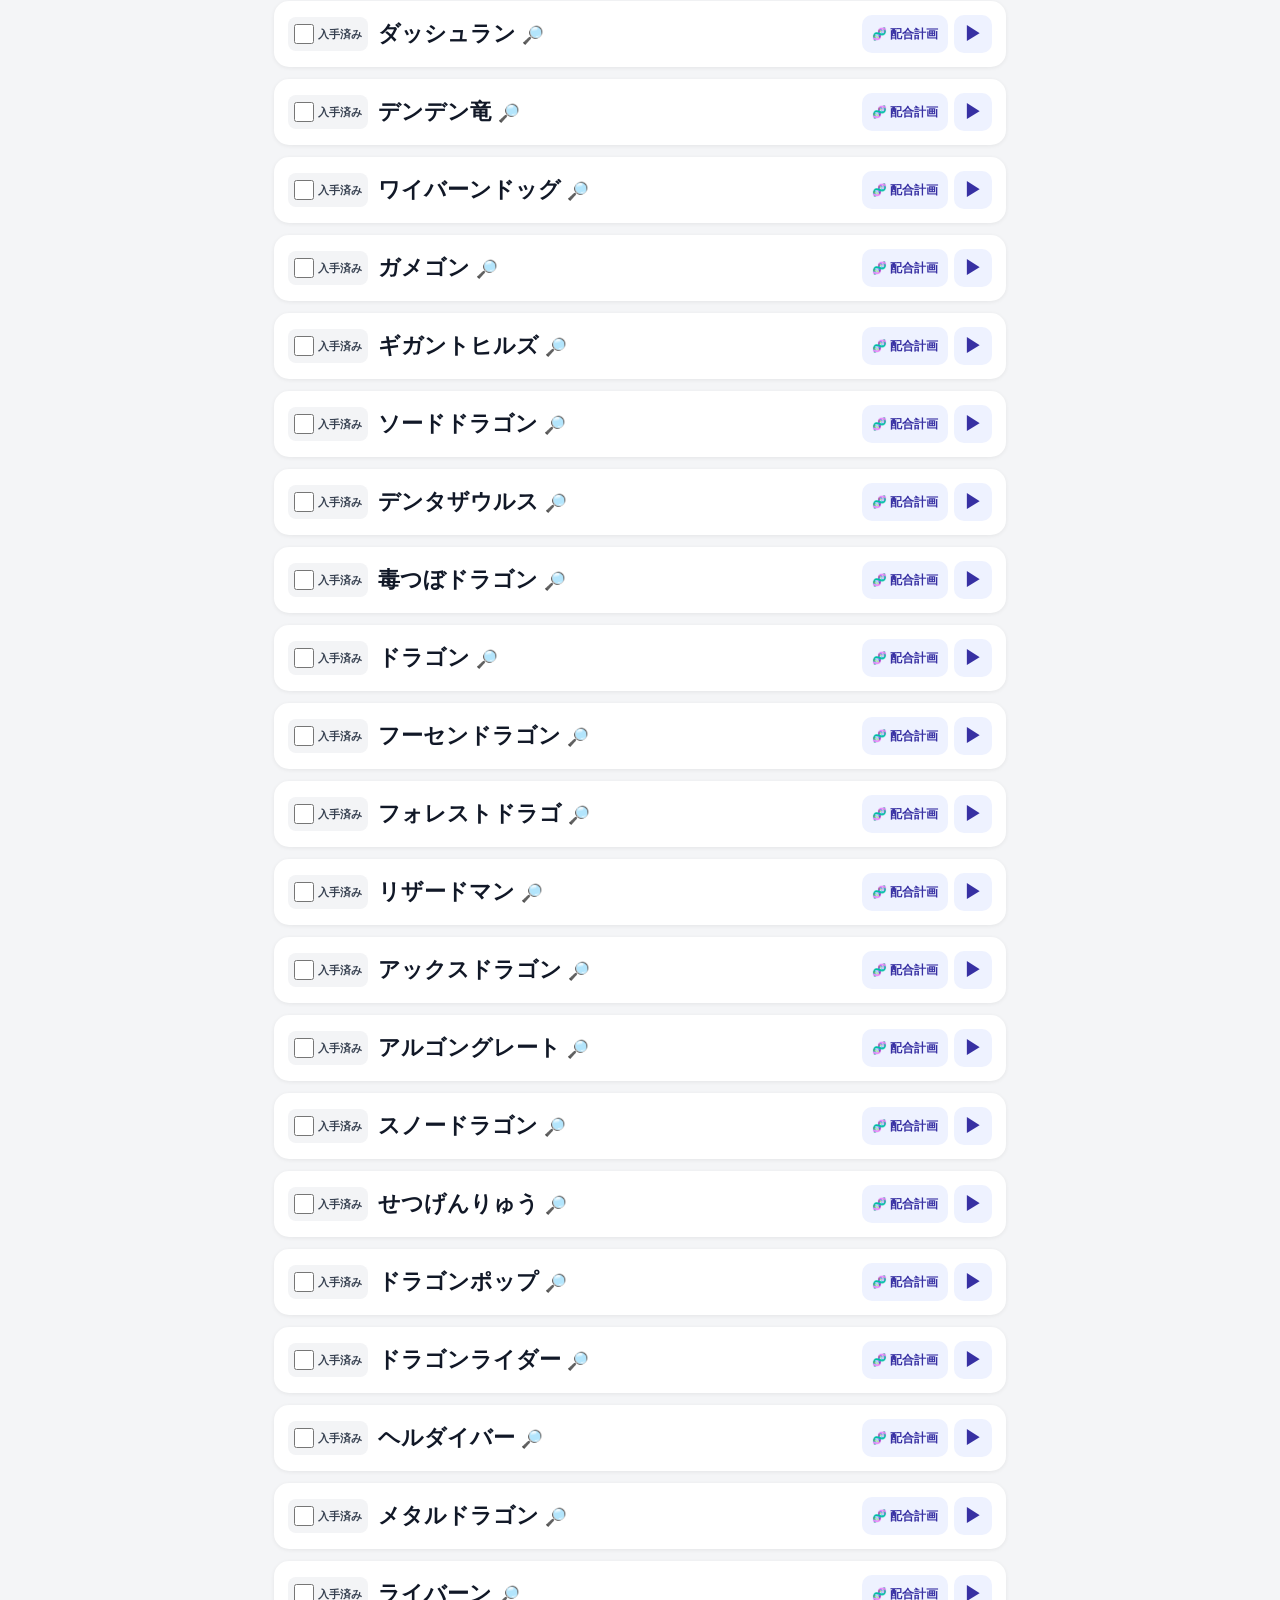
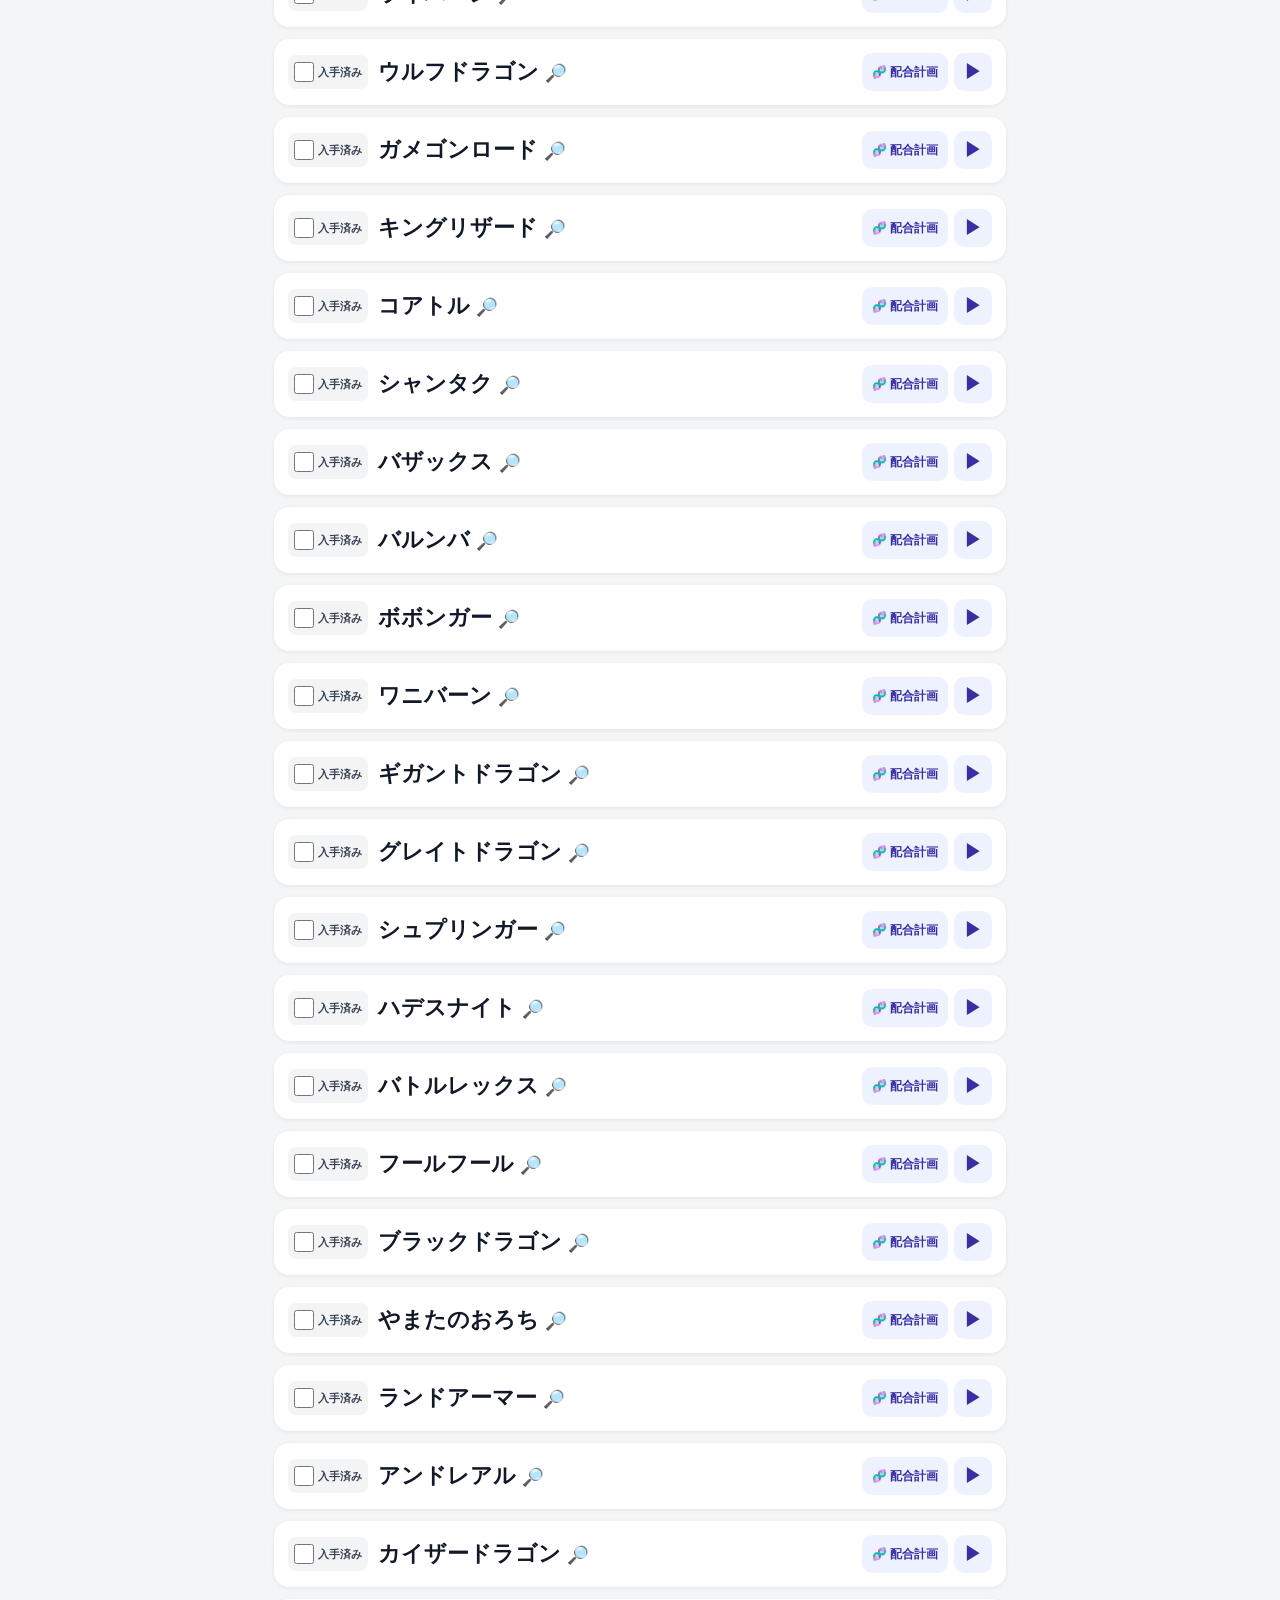
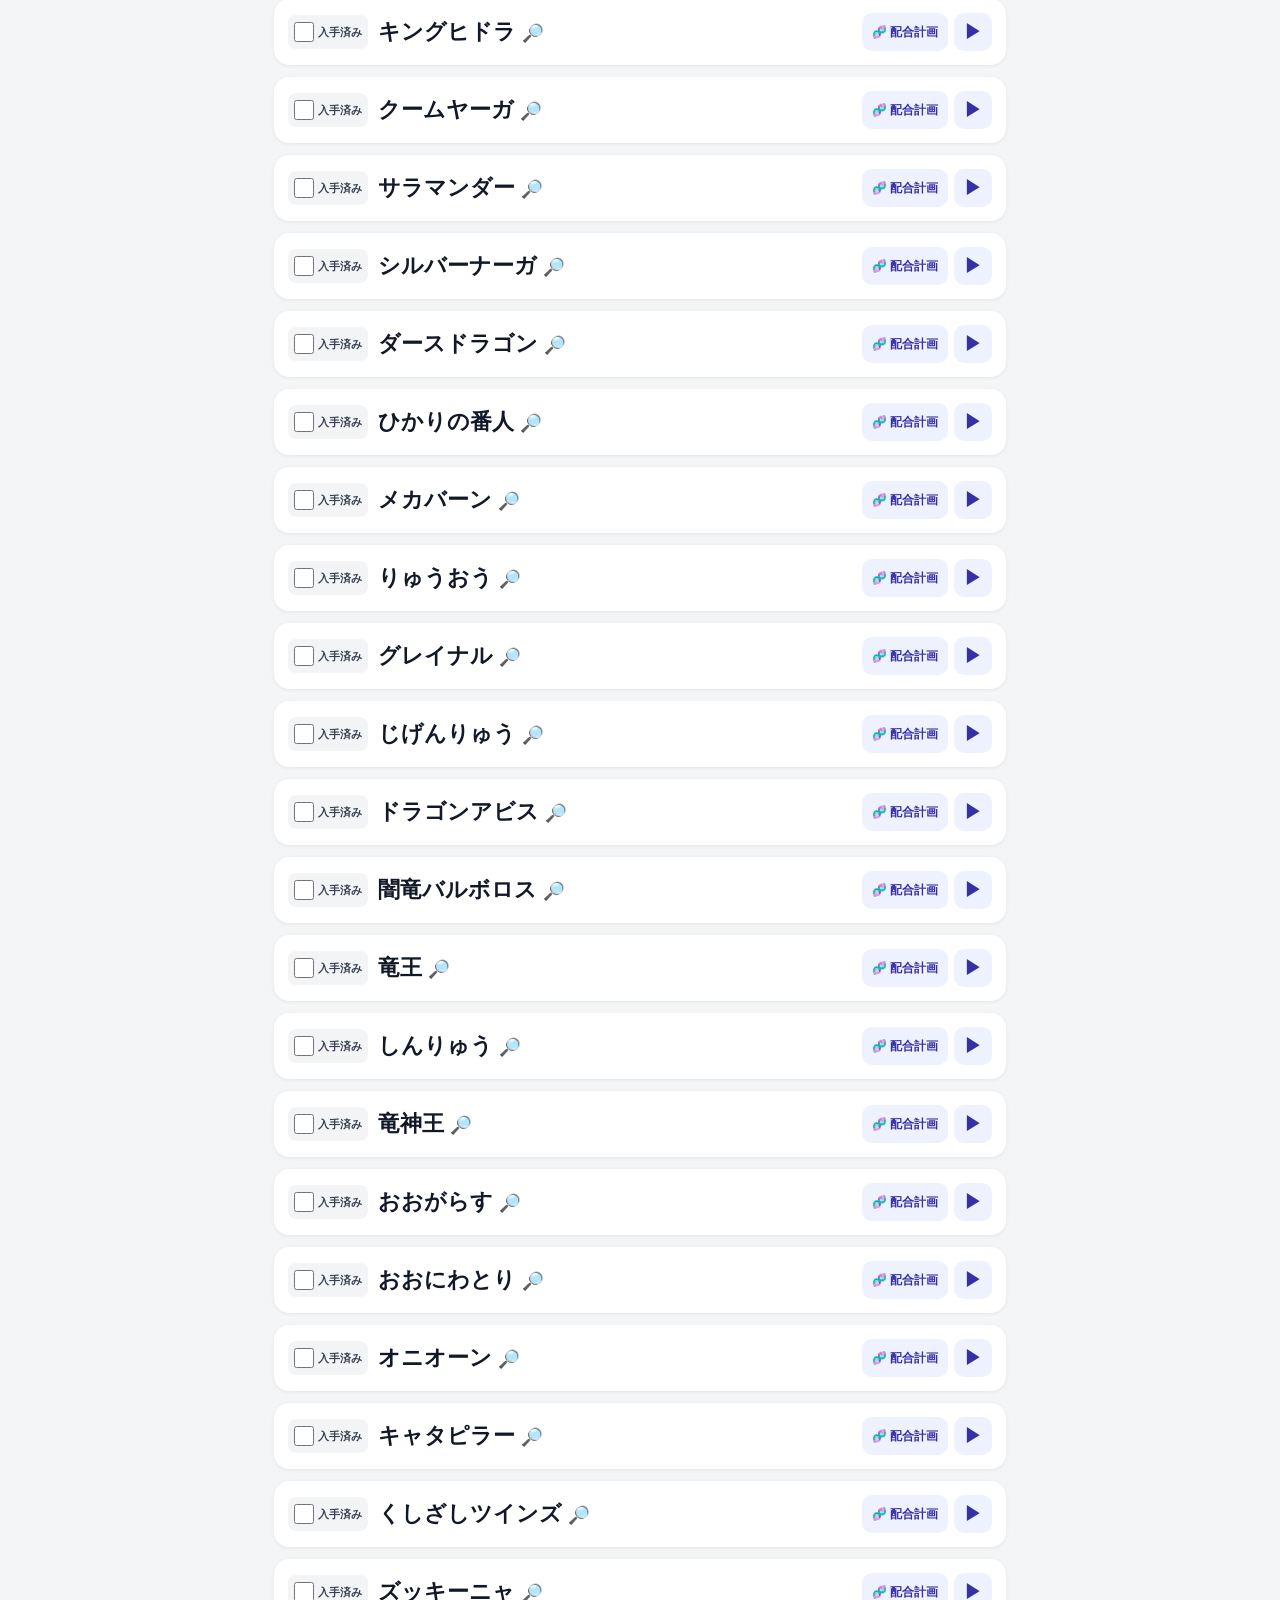
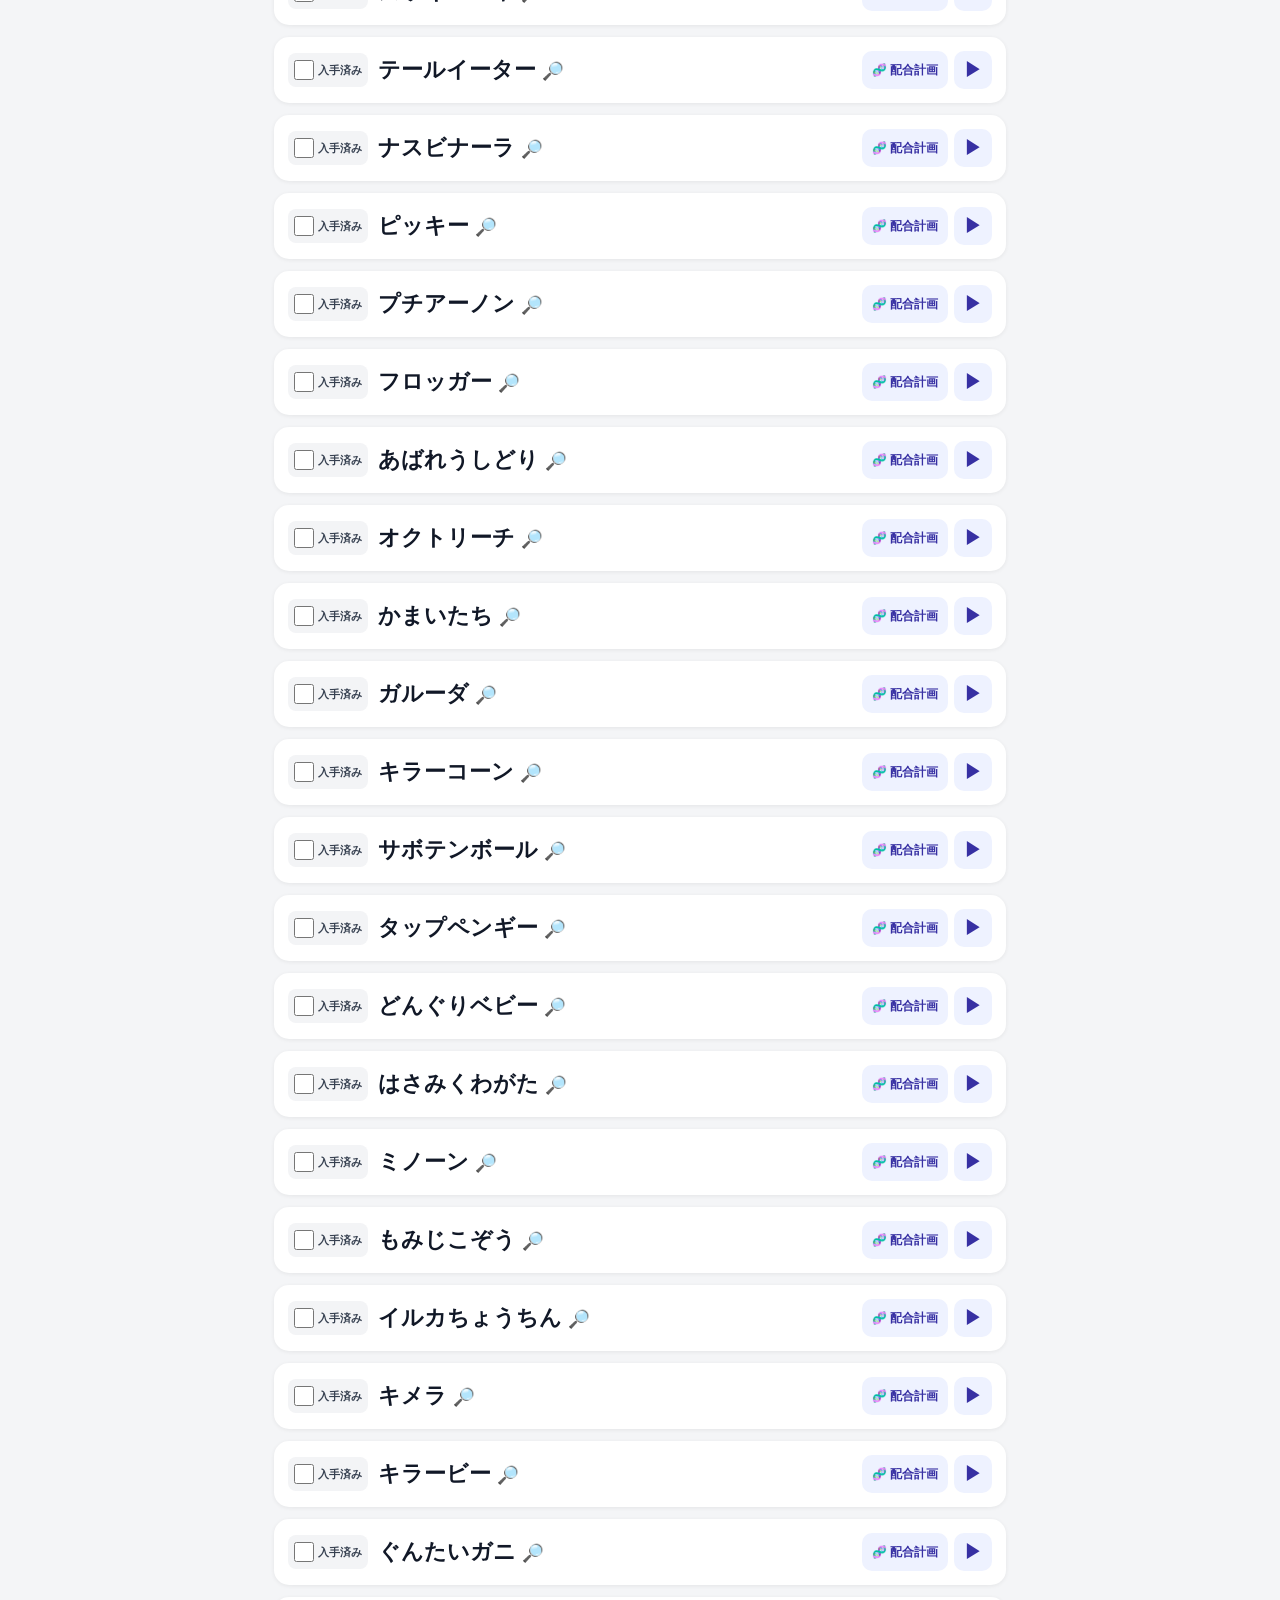
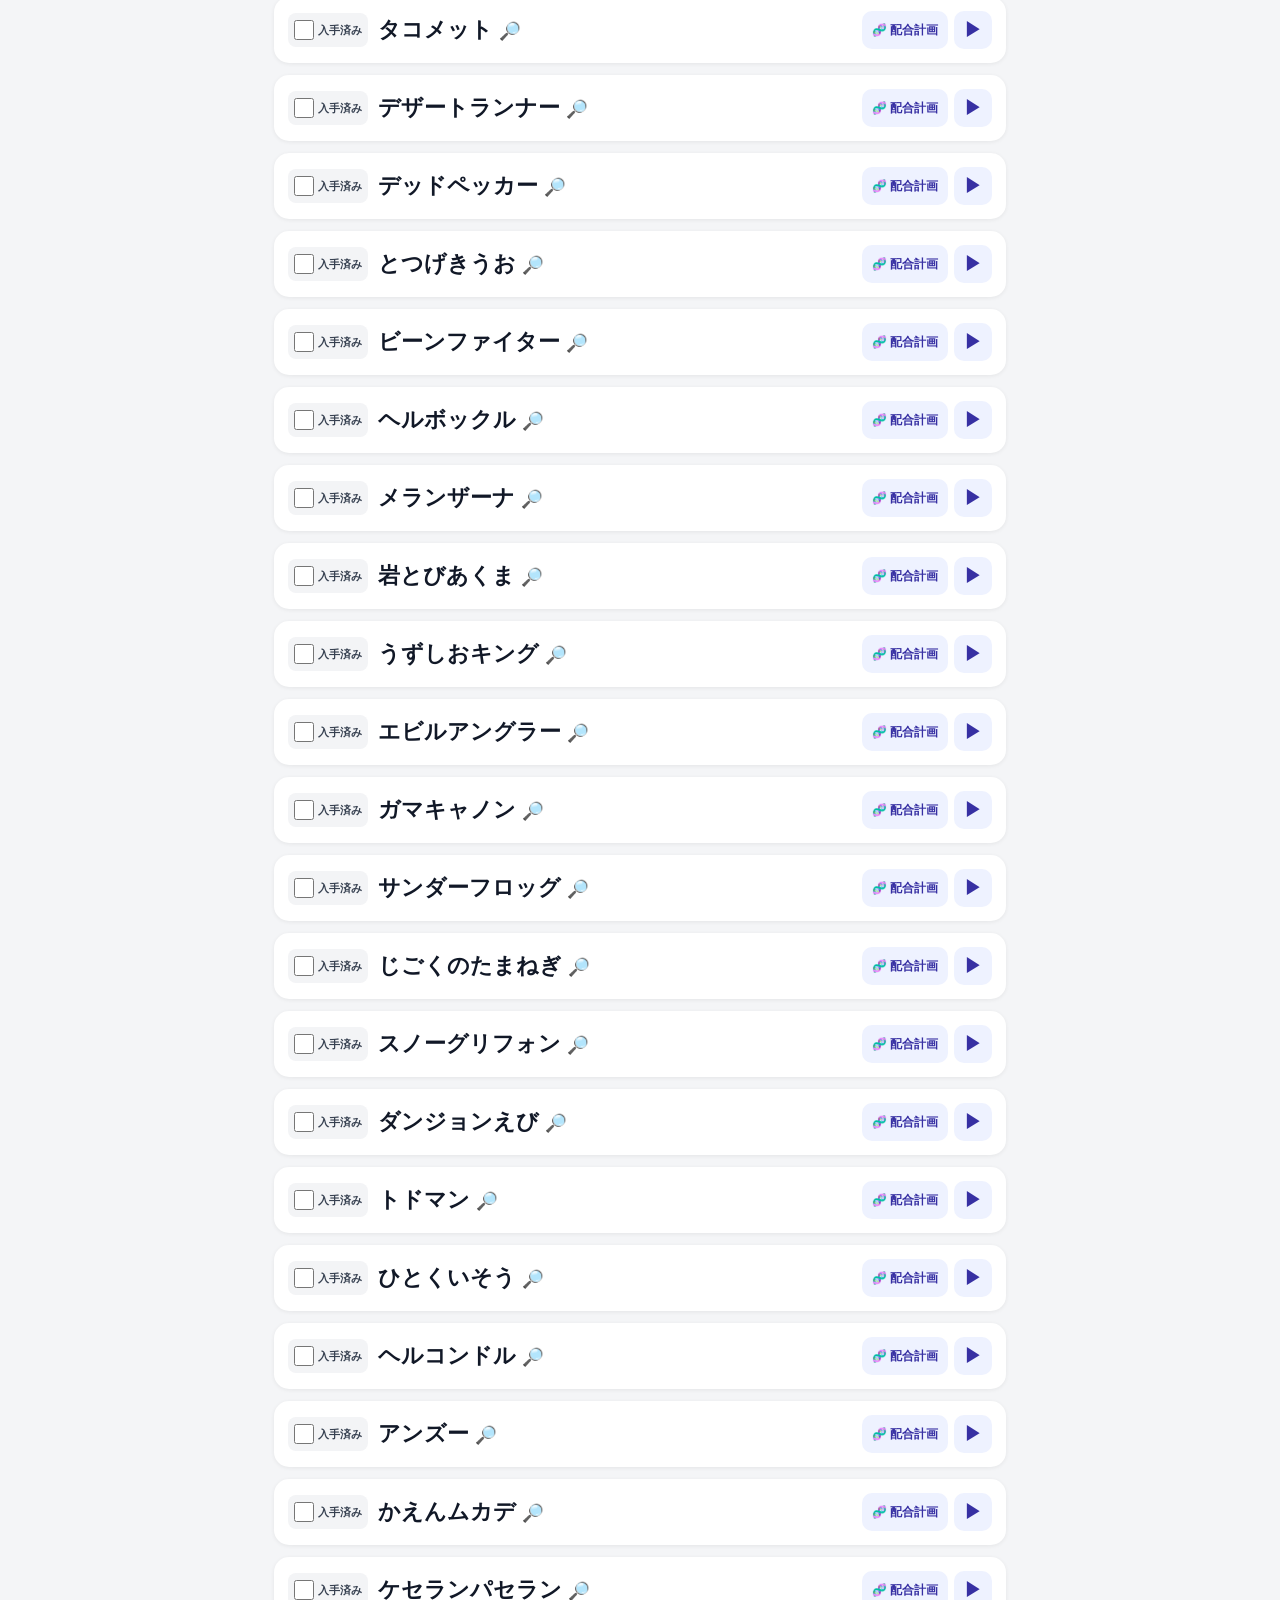
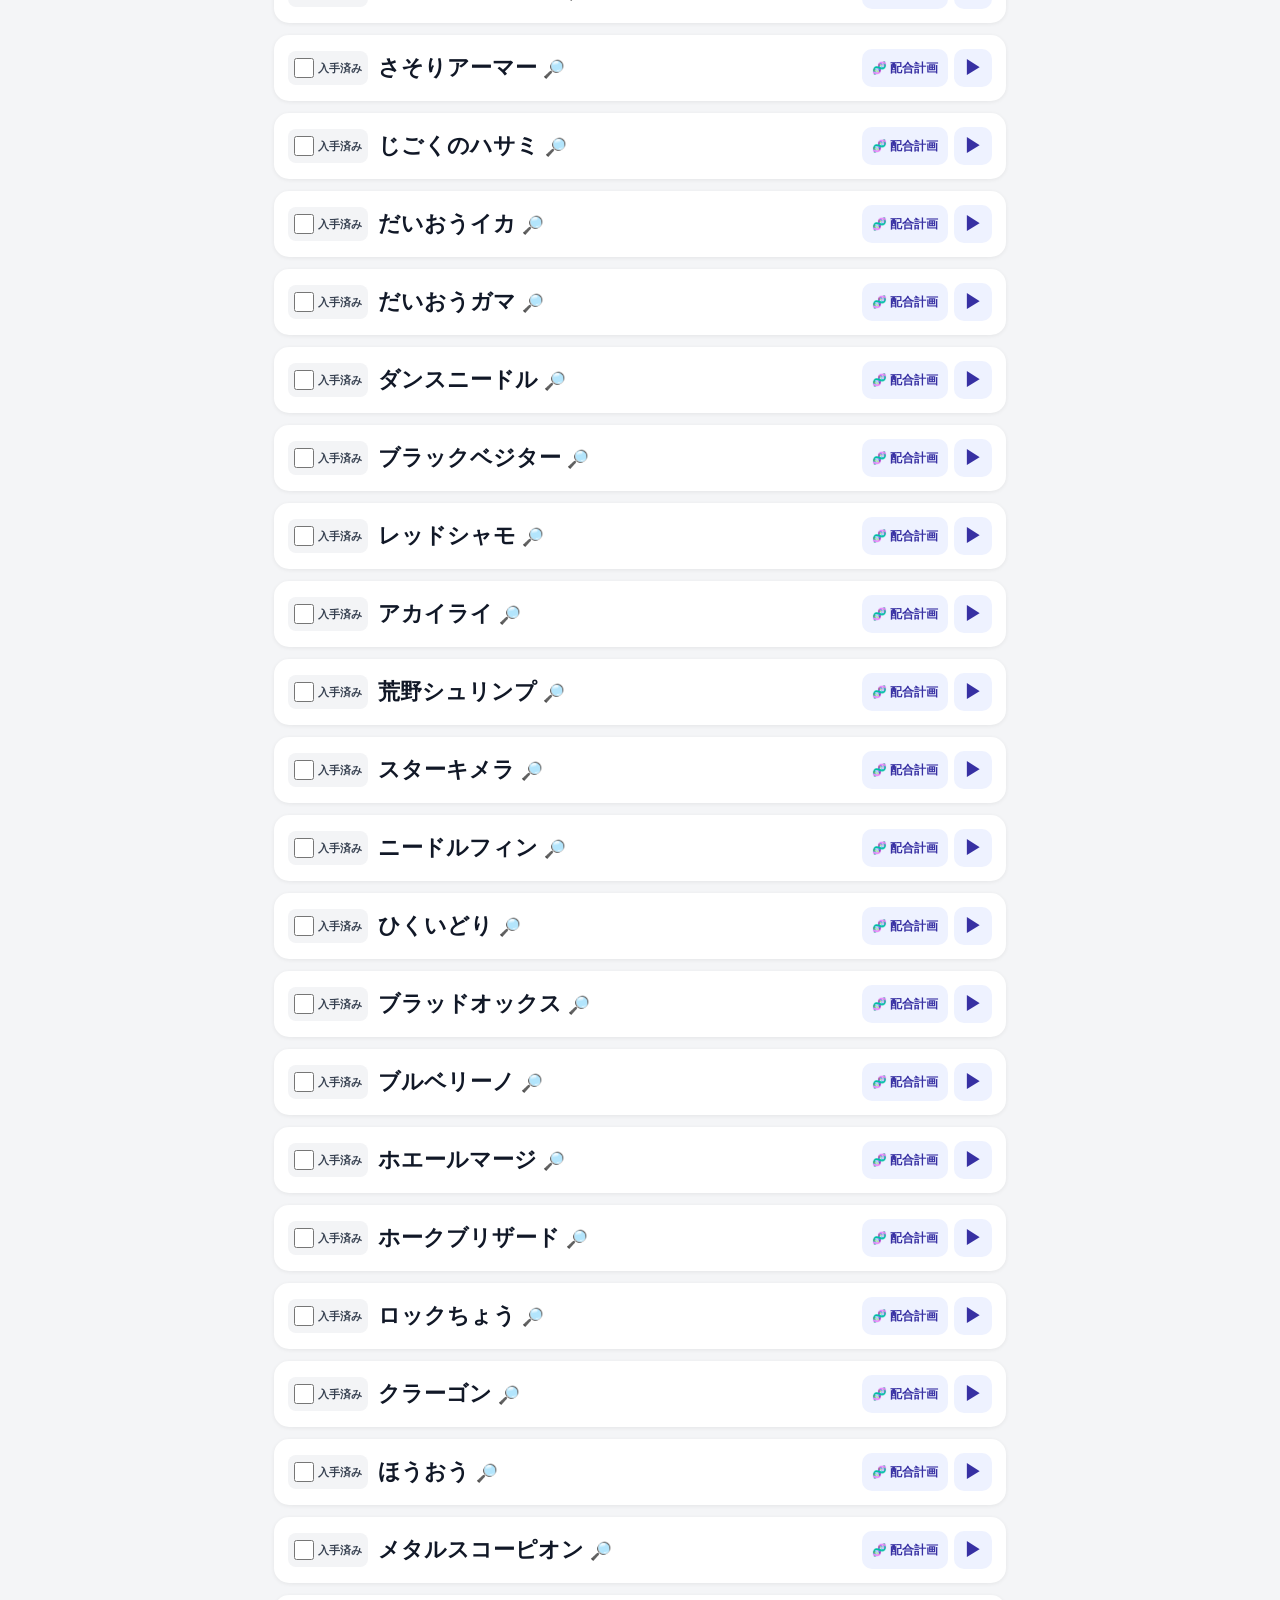
==== commit 6ae23c42: "Add safe in-app update check without clearing local user data" ====
--- a/index.html
+++ b/index.html
@@ -3,7 +3,7 @@
 <html lang="ja">
 
 <head>
-<link rel="icon" type="image/svg+xml" href="./app-icon.svg?v=20261028"><link rel="apple-touch-icon" href="./app-icon.svg?v=20261028">
+<link rel="icon" type="image/png" href="./app-icon-20261029-192.png"><link rel="apple-touch-icon" sizes="192x192" href="./app-icon-20261029-192.png">
 
 
 <meta charset="utf-8">
@@ -411,6 +411,9 @@
   src="./app.js?v=50"
 ></script>
 
+
+<style id="safe-update-style">#safe-app-update{position:fixed;right:14px;bottom:calc(16px + env(safe-area-inset-bottom,0px));z-index:2147483640;background:#176e78;color:#fff;border:2px solid #fff;border-radius:999px;padding:10px 14px;font:600 13px -apple-system,BlinkMacSystemFont,"Noto Sans JP",sans-serif;box-shadow:0 3px 15px #0005;cursor:pointer}#safe-update[disabled]{opacity:.7}</style>
+<script id="safe-update-script">(function(){'use strict';function setup(){if(document.getElementById('safe-app-update'))return;const b=document.createElement('button');b.type='button';b.id='safe-app-update';b.textContent='↻ アップデート確認';b.setAttribute('aria-label','アプリの最新版を確認して再読み込み');document.body.appendChild(b);b.addEventListener('click',async function(){if(!navigator.onLine){alert('オフラインです。ネット接続後に再度お試しください。');return;}b.disabled=true;b.textContent='更新を確認中…';try{if('serviceWorker' in navigator){const reg=await navigator.serviceWorker.getRegistration();if(reg){await Promise.race([reg.update(),new Promise(resolve=>setTimeout(resolve,7000))]);}}const u=new URL(location.href);u.searchParams.set('_app_refresh',Date.now().toString());const response=await fetch(u.href,{cache:'no-store',redirect:'follow'});if(!response.ok)throw new Error('HTTP '+response.status);location.replace(u.href);}catch(err){b.disabled=false;b.textContent='↻ アップデート確認';alert('更新を確認できませんでした。通信状態をご確認ください。');}});}if(document.readyState==='loading')document.addEventListener('DOMContentLoaded',setup,{once:true});else setup();})();</script>
 </body>
 
 </html>
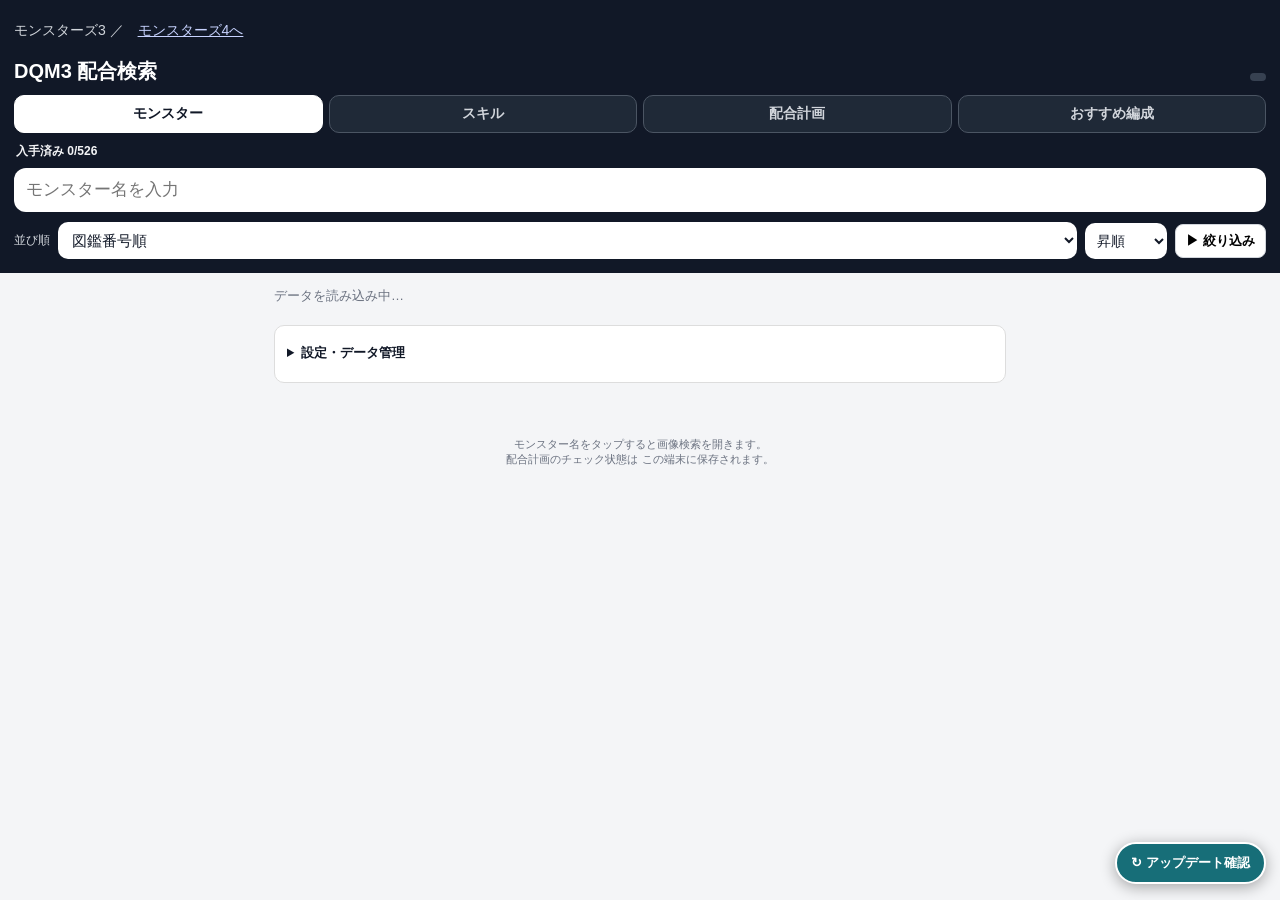
==== commit 6314a296: "Add acquired filters, versioned backups and clearer plan tree states" ====
--- a/index.html
+++ b/index.html
@@ -37,7 +37,7 @@
 
 <link
   rel="stylesheet"
-  href="./style.css?v=50"
+  href="./style.css?v=52"
 >
 
 <title>
@@ -207,6 +207,15 @@
       <div class="filter-group">
         <div class="filter-title">種族（複数選択可）</div>
         <div id="familyFilters" class="filter-options"></div>
+      </div>
+
+      <div class="filter-group">
+        <label class="filter-title" for="acquiredFilter">入手状況</label>
+        <select id="acquiredFilter">
+          <option value="all">すべて</option>
+          <option value="acquired">入手済みのみ</option>
+          <option value="missing">未入手のみ</option>
+        </select>
       </div>
 
       <button
@@ -394,6 +403,17 @@
 
   <div id="results"></div>
 
+  <details class="data-settings">
+    <summary>設定・データ管理</summary>
+    <p>入手済み・配合計画・保存ルート・折りたたみ設定をJSONに保存します。復元するとDQM3の保存データを置き換えます。</p>
+    <div class="backup-actions">
+      <button id="exportBackup" type="button">バックアップを保存</button>
+      <button id="importBackup" type="button">バックアップを復元</button>
+      <input id="backupFile" type="file" accept="application/json,.json" hidden>
+    </div>
+    <p id="backupStatus" role="status" aria-live="polite"></p>
+  </details>
+
 </main>
 
 
@@ -407,9 +427,13 @@
 </footer>
 
 
-<script
-  src="./app.js?v=50"
-></script>
+<script src="./common.js?v=52"></script>
+<script src="./monsters.js?v=52"></script>
+<script src="./skills.js?v=52"></script>
+<script src="./recommend.js?v=52"></script>
+<script src="./storage.js?v=52"></script>
+<script src="./plan.js?v=52"></script>
+<script src="./app.js?v=52"></script>
 
 
 <style id="safe-update-style">#safe-app-update{position:fixed;right:14px;bottom:calc(16px + env(safe-area-inset-bottom,0px));z-index:2147483640;background:#176e78;color:#fff;border:2px solid #fff;border-radius:999px;padding:10px 14px;font:600 13px -apple-system,BlinkMacSystemFont,"Noto Sans JP",sans-serif;box-shadow:0 3px 15px #0005;cursor:pointer}#safe-update[disabled]{opacity:.7}</style>
--- a/style.css
+++ b/style.css
@@ -1515,20 +1515,6 @@
   position:relative;
 }
 
-/* 階層の違いが見分けやすいよう、2段目以降に薄いガイドを出す */
-.plan-node[style*="--depth:1"],
-.plan-node[style*="--depth:2"],
-.plan-node[style*="--depth:3"],
-.plan-node[style*="--depth:4"],
-.plan-node[style*="--depth:5"],
-.plan-node[style*="--depth:6"],
-.plan-node[style*="--depth:7"],
-.plan-node[style*="--depth:8"],
-.plan-node[style*="--depth:9"]{
-  border-left:2px solid #e5e7eb;
-  padding-left:8px;
-}
-
 @media(max-width:420px){
   .plan-tree-canvas{
     --plan-indent:34px;
@@ -1615,3 +1601,122 @@
     font-size:11px;
   }
 }
+
+/* v52: unobtrusive data management and structurally connected tree guides */
+.data-settings{
+  margin:20px 0;
+  padding:12px;
+  border:1px solid #ddd;
+  border-radius:10px;
+  background:#fff;
+  font-size:13px;
+}
+.data-settings summary{
+  cursor:pointer;
+  min-height:32px;
+  padding:6px 0;
+  font-weight:700;
+}
+.data-settings p{
+  line-height:1.6;
+}
+.backup-actions{
+  display:flex;
+  flex-wrap:wrap;
+  gap:10px;
+}
+.backup-actions button,#acquiredFilter{
+  min-height:44px;
+  padding:8px 12px;
+  max-width:100%;
+}
+.plan-legend{
+  font-size:12px;
+  color:#4b5563;
+  line-height:1.6;
+}
+.plan-tree{
+  width:100%;
+  max-width:100%;
+  min-width:0;
+  overflow-x:auto;
+  overflow-anchor:none;
+}
+.plan-tree-canvas{
+  --plan-indent:30px;
+  min-width:max(100%,calc(320px + var(--tree-depth)*var(--plan-indent)));
+}
+.plan-branch{
+  position:relative;
+  min-width:0;
+}
+.plan-children{
+  margin-left:var(--plan-indent);
+  border-left:1px solid #cbd5e1;
+}
+.plan-children>.plan-branch{
+  padding-left:12px;
+}
+.plan-children>.plan-branch::before{
+  content:"";
+  position:absolute;
+  top:27px;
+  left:0;
+  width:12px;
+  border-top:1px solid #cbd5e1;
+}
+.plan-tree .plan-node{
+  margin-left:0;
+  width:100%;
+  min-width:250px;
+  border-left:0;
+  padding:8px 6px;
+}
+.plan-node-head{
+  flex-wrap:wrap;
+  gap:6px 10px;
+}
+.plan-name{
+  max-width:100%;
+  overflow-wrap:anywhere;
+}
+.plan-node.is-manual-checked{
+  background:#f0f7f2;
+  border-radius:8px;
+}
+.plan-node.is-auto-checked{
+  background:#fff8e7;
+  border-radius:8px;
+}
+.plan-node .acquired-badge{
+  background:#e0f2fe;
+  color:#075985;
+}
+.plan-node .manual-check-badge{
+  background:#dcfce7;
+  color:#166534;
+}
+.plan-node .auto-rank-badge{
+  background:#fef3c7;
+  color:#854d0e;
+}
+.plan-tree .plan-check{
+  min-width:44px;
+  min-height:44px;
+  flex-basis:44px;
+  cursor:pointer;
+}
+.plan-tree .plan-check:disabled{
+  cursor:default;
+}
+.plan-tree .route-select{
+  max-width:calc(100% - 38px);
+}
+@media(max-width:420px){
+  .plan-tree-canvas{
+    --plan-indent:24px;
+  }
+  .plan-tree .plan-node{
+    min-width:240px;
+  }
+}
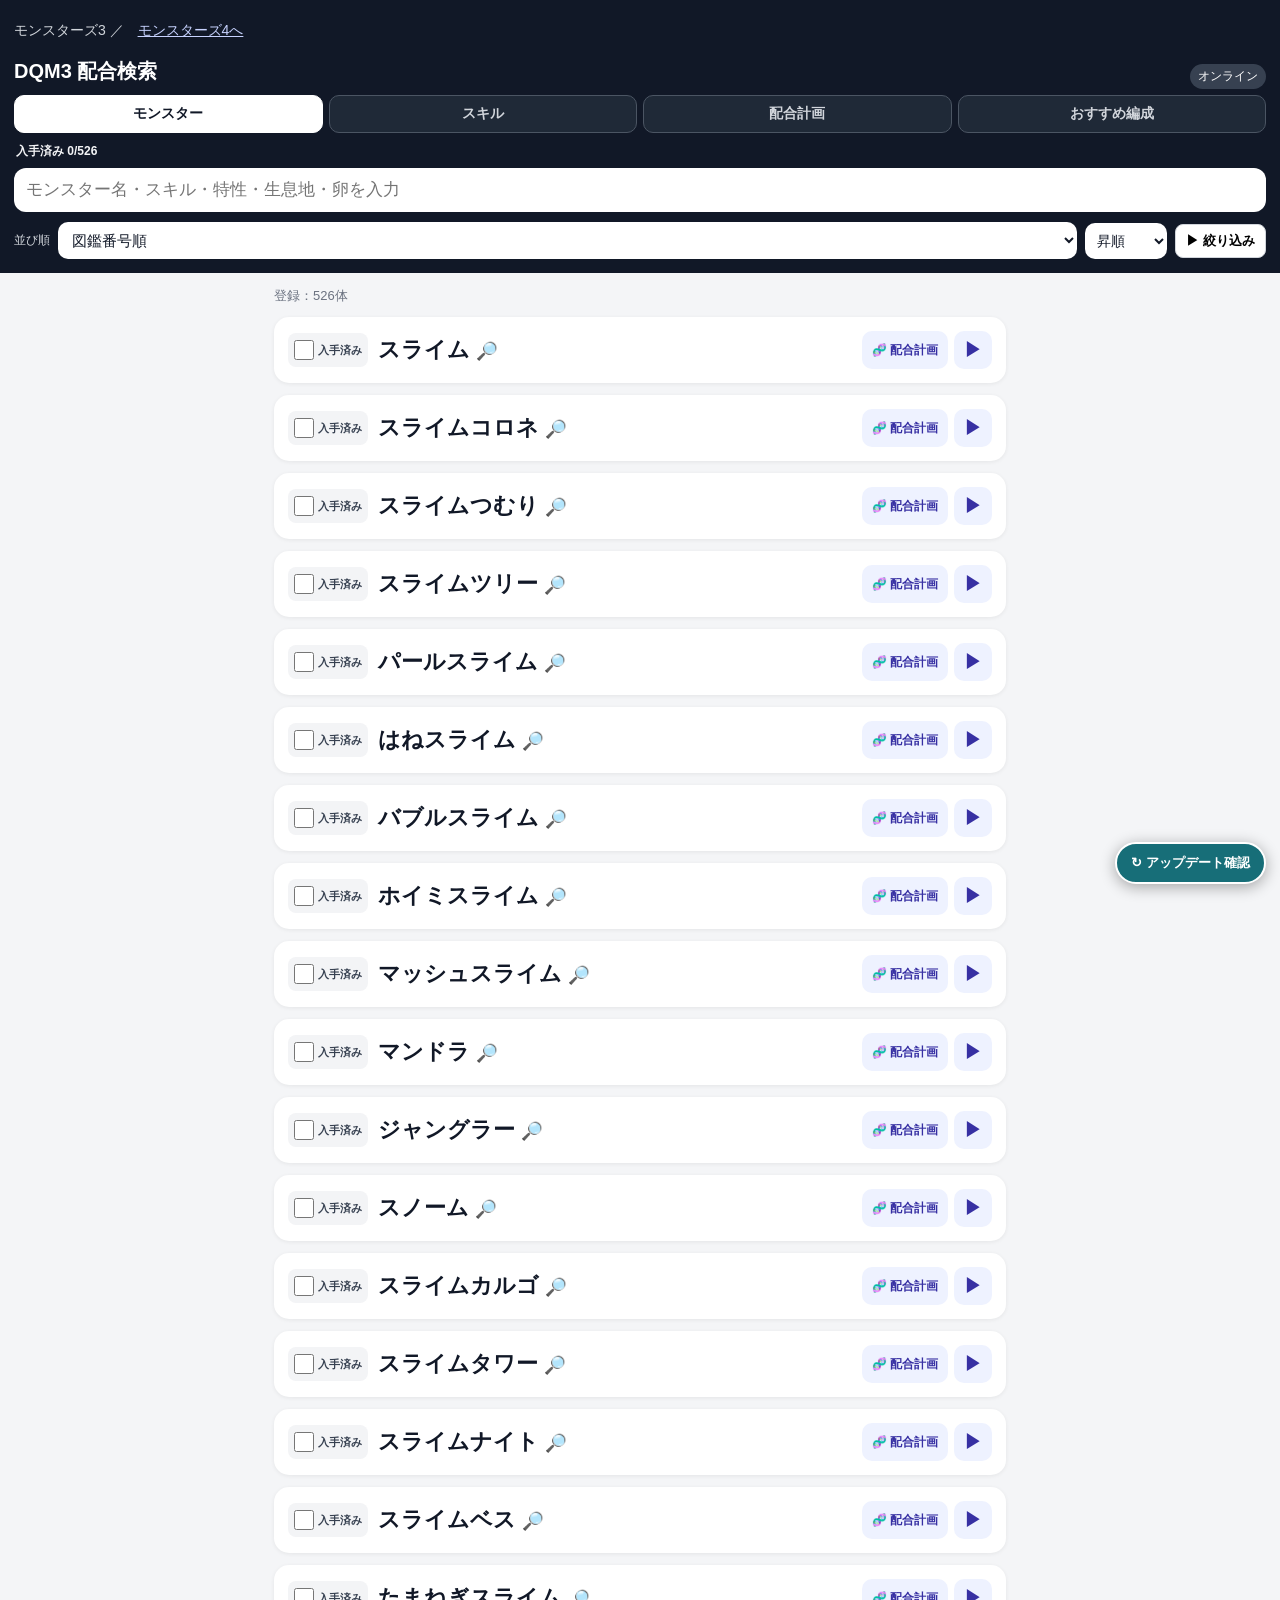
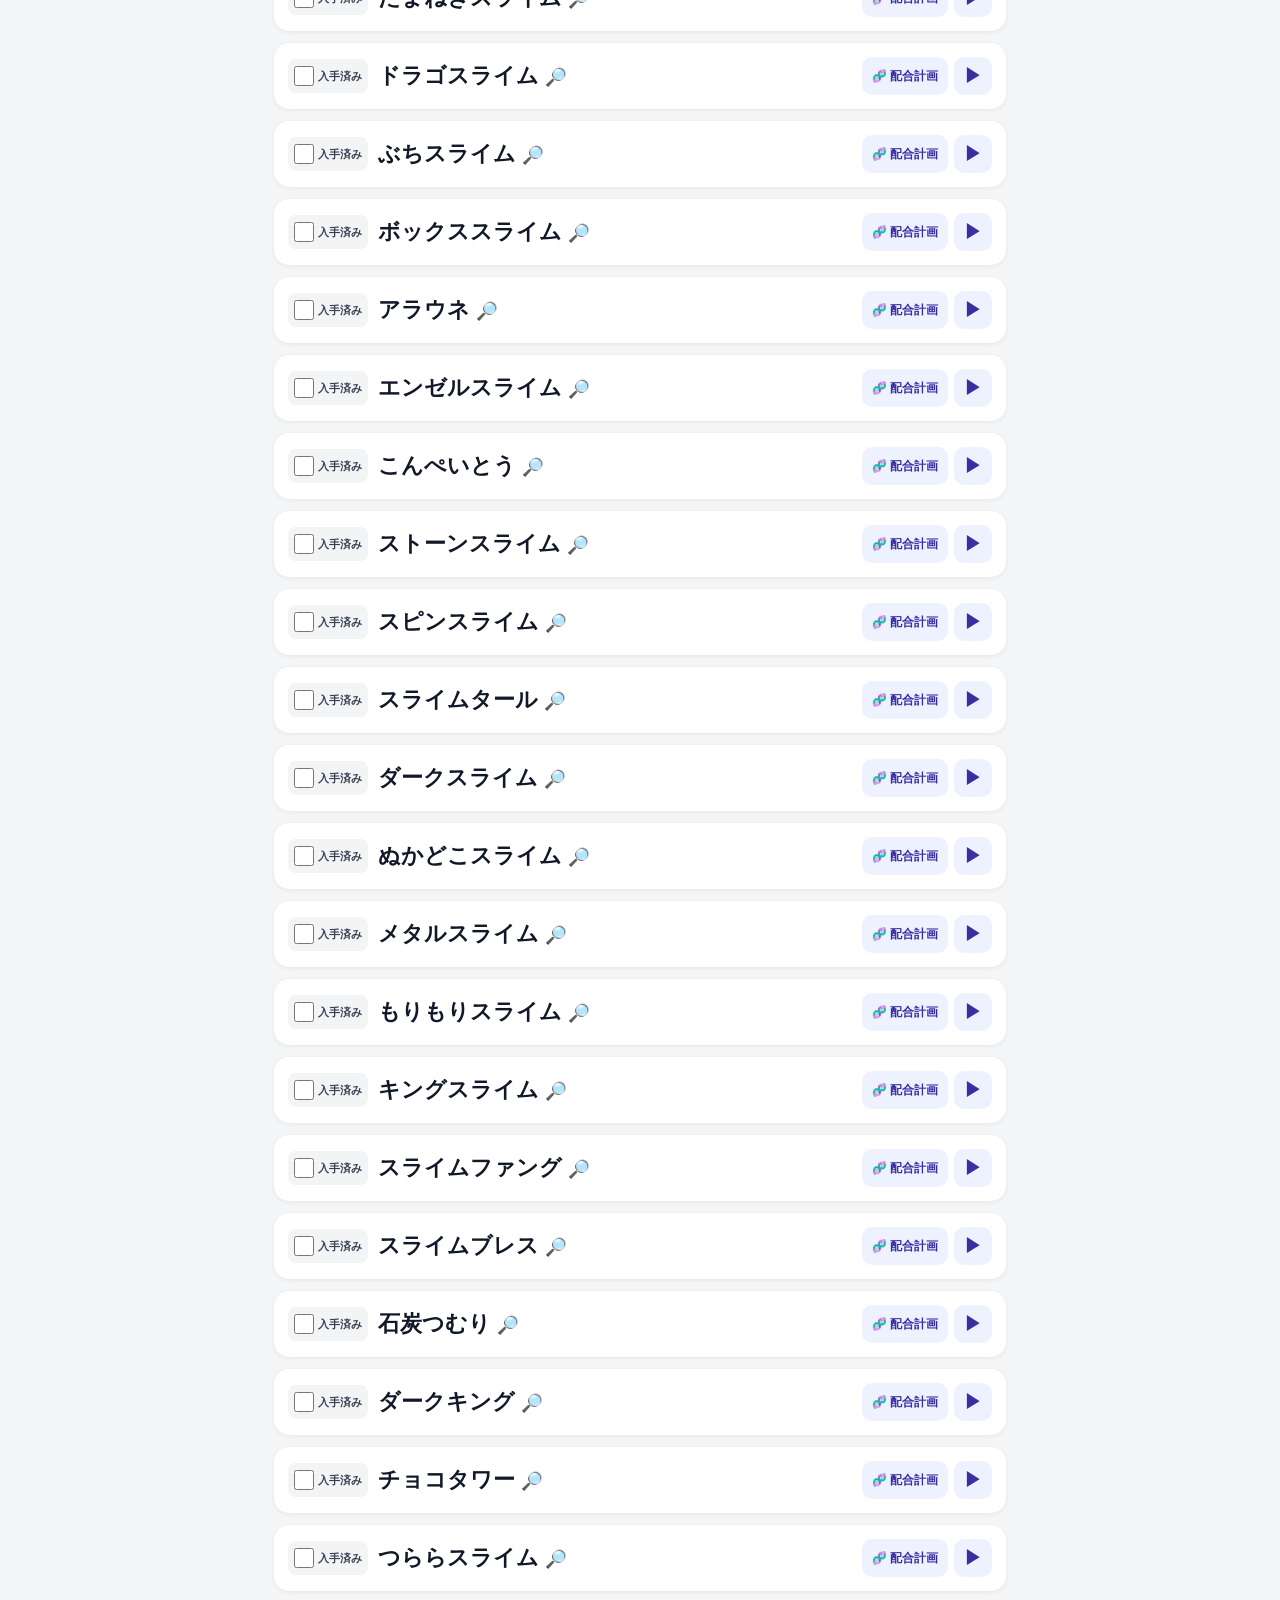
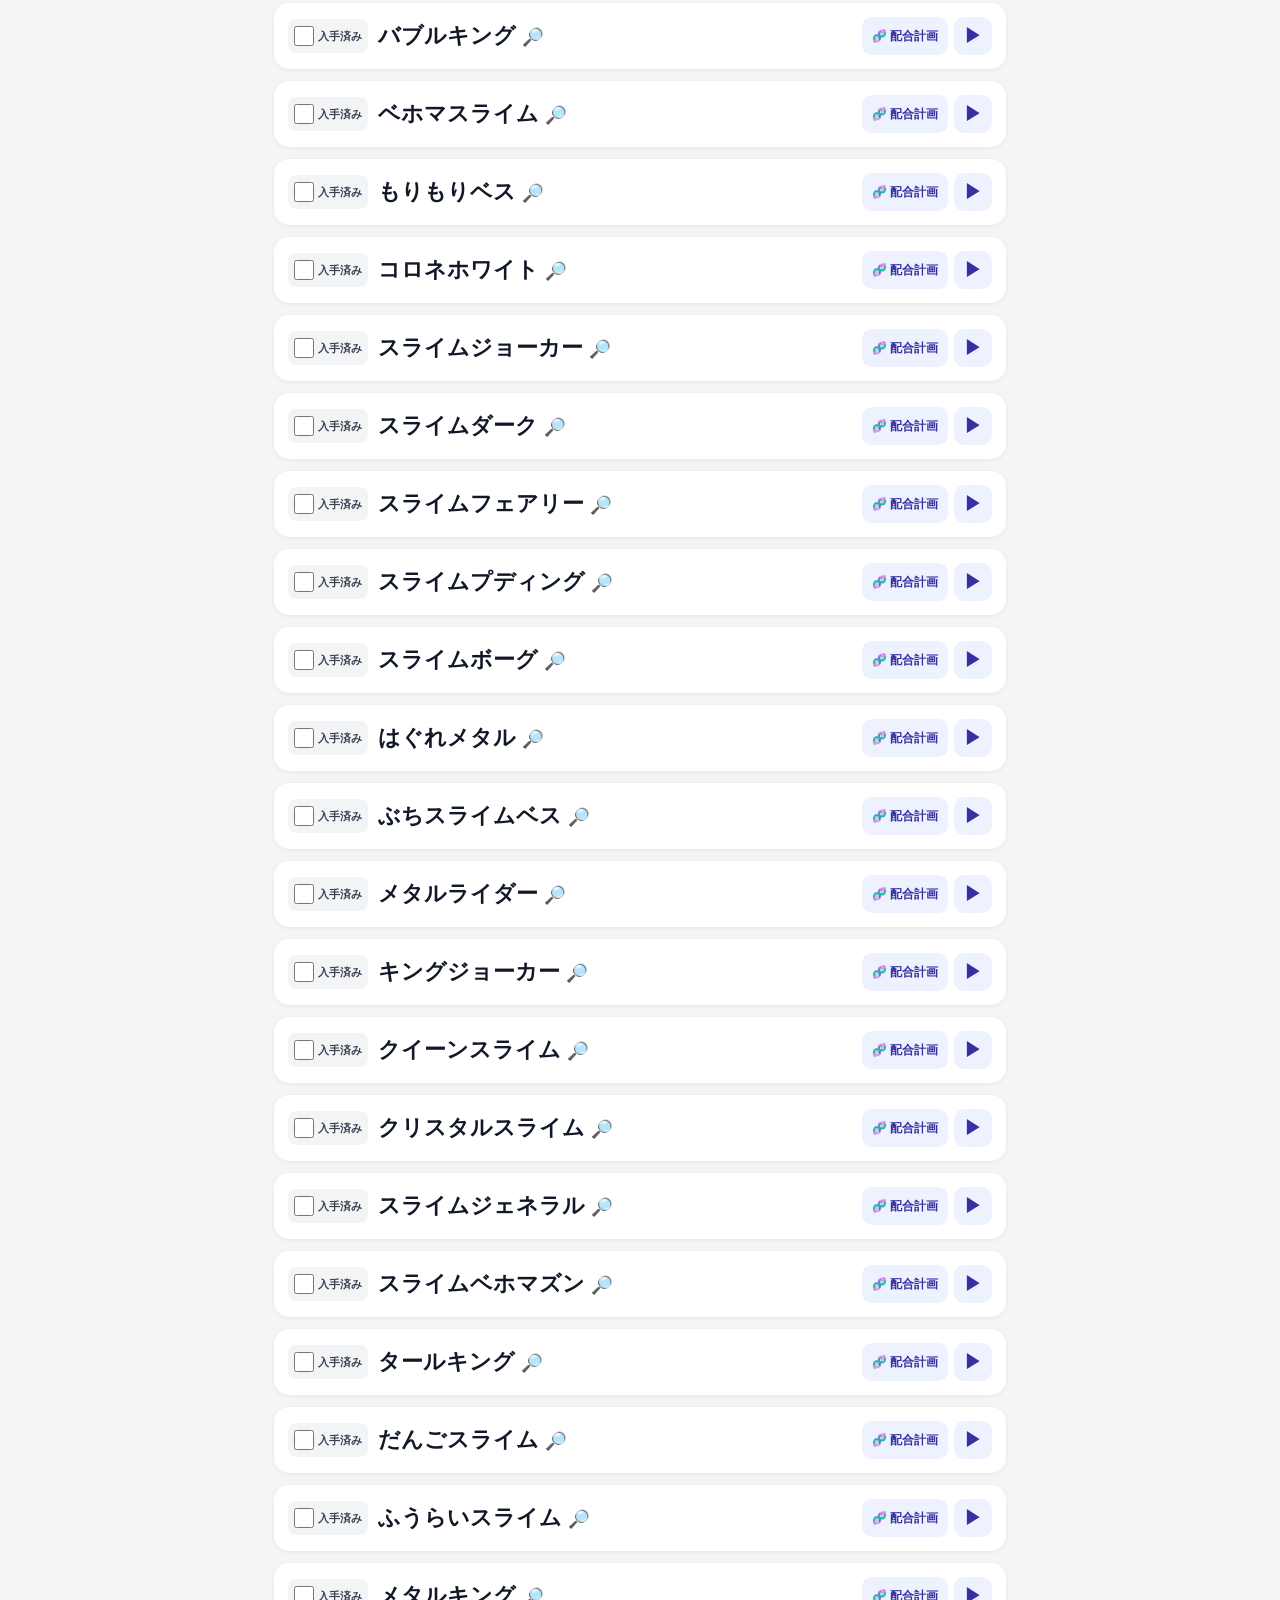
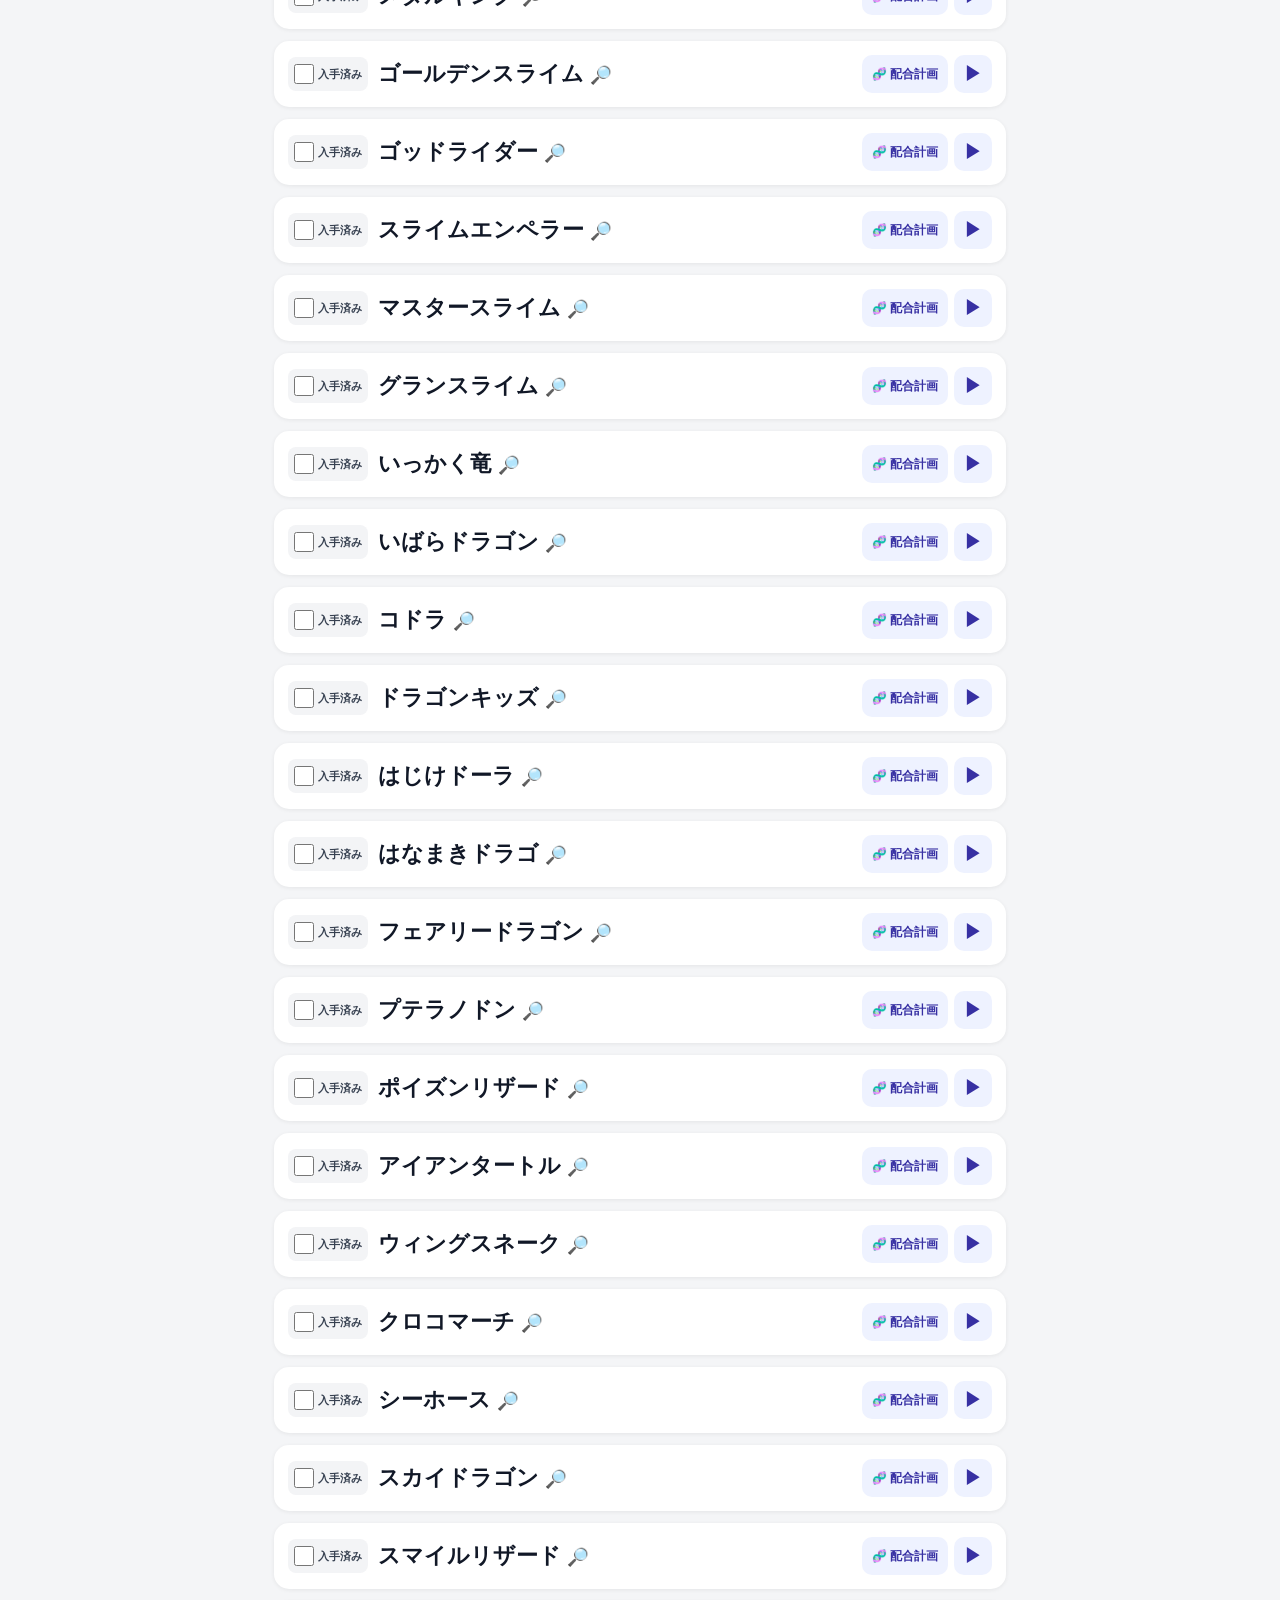
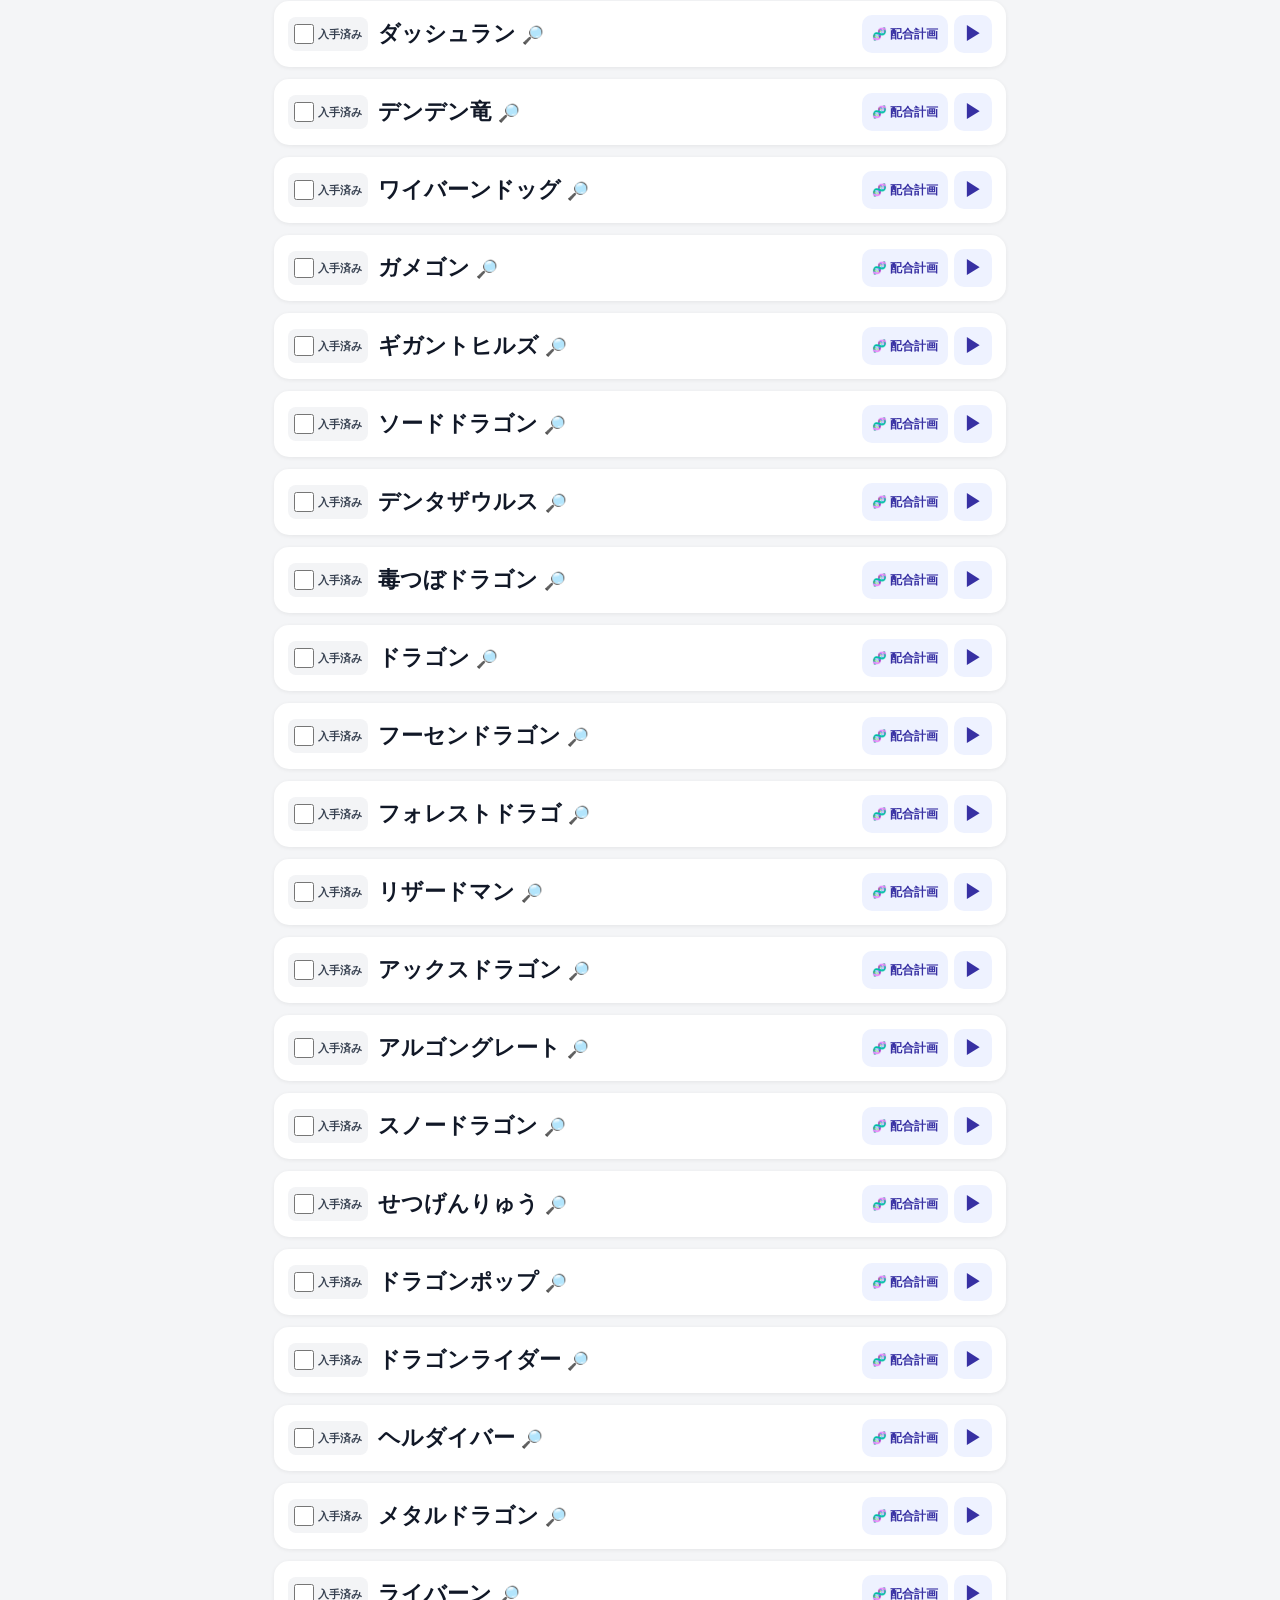
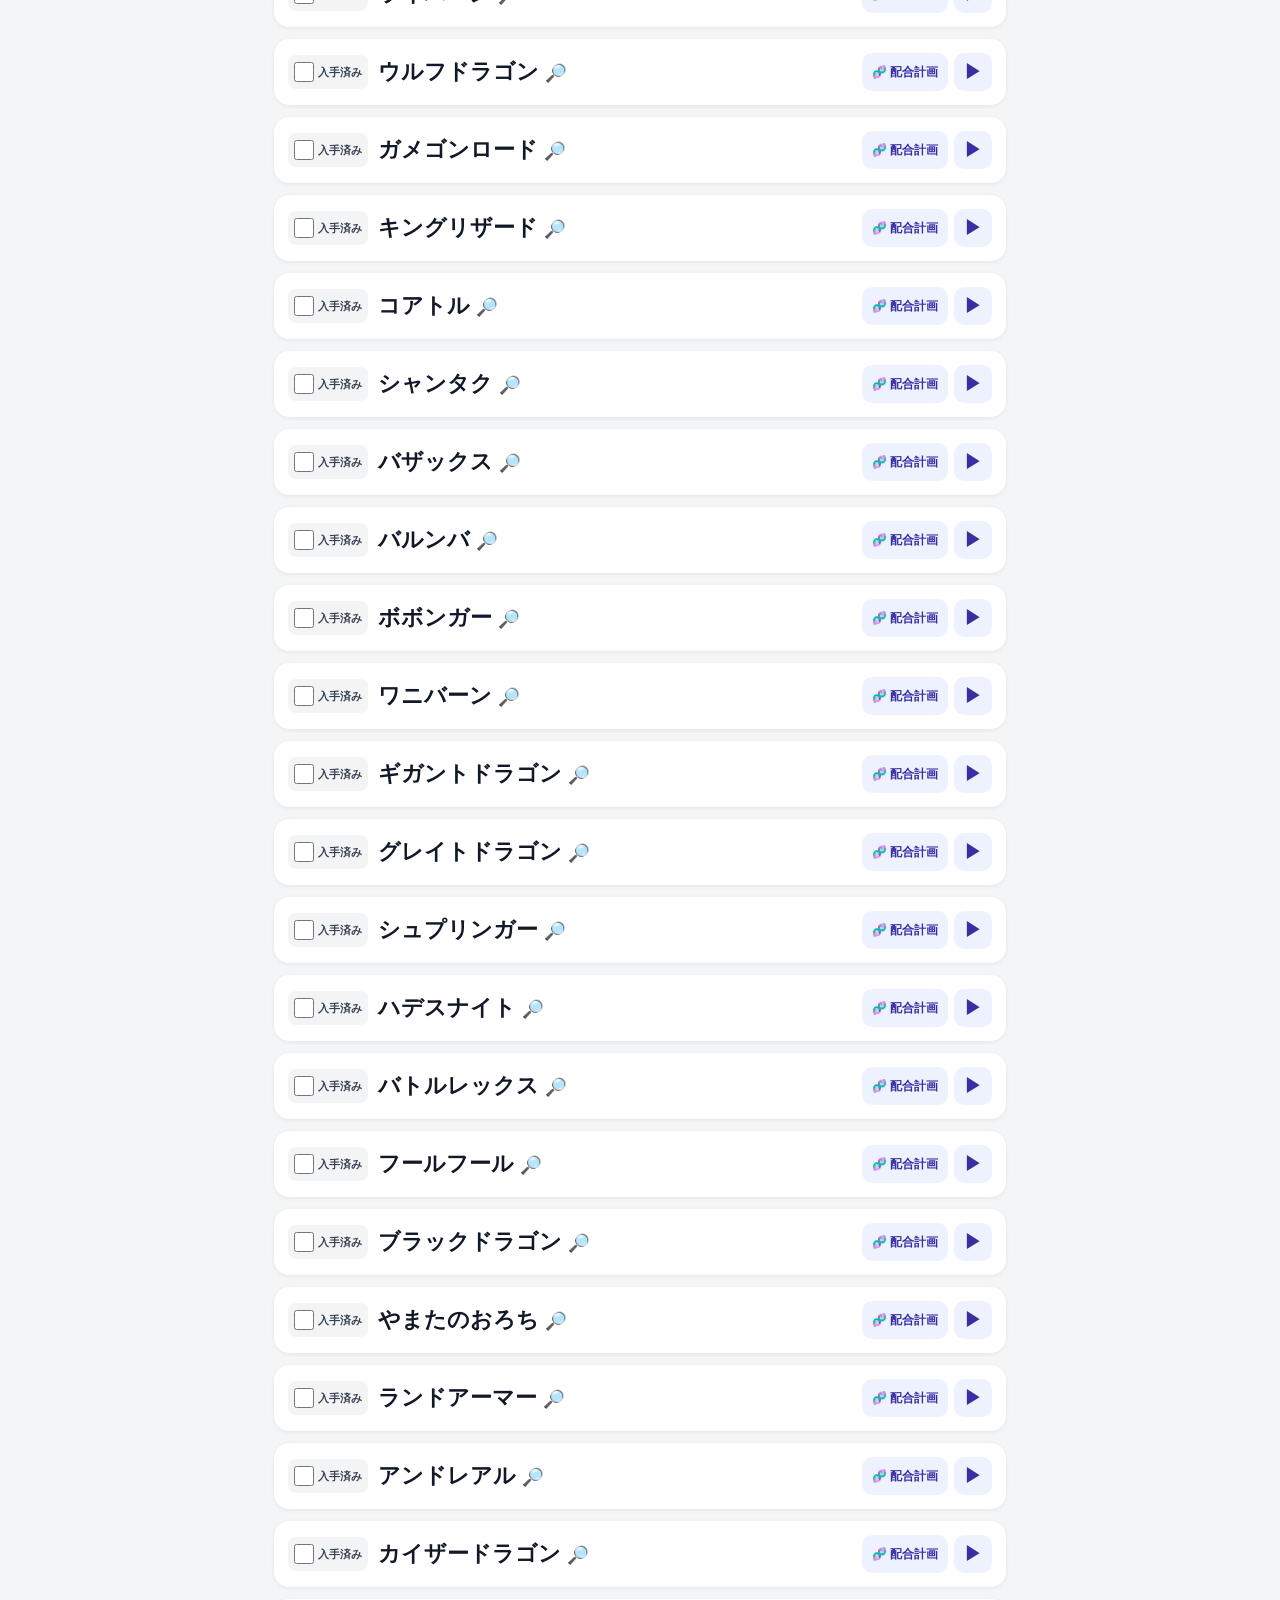
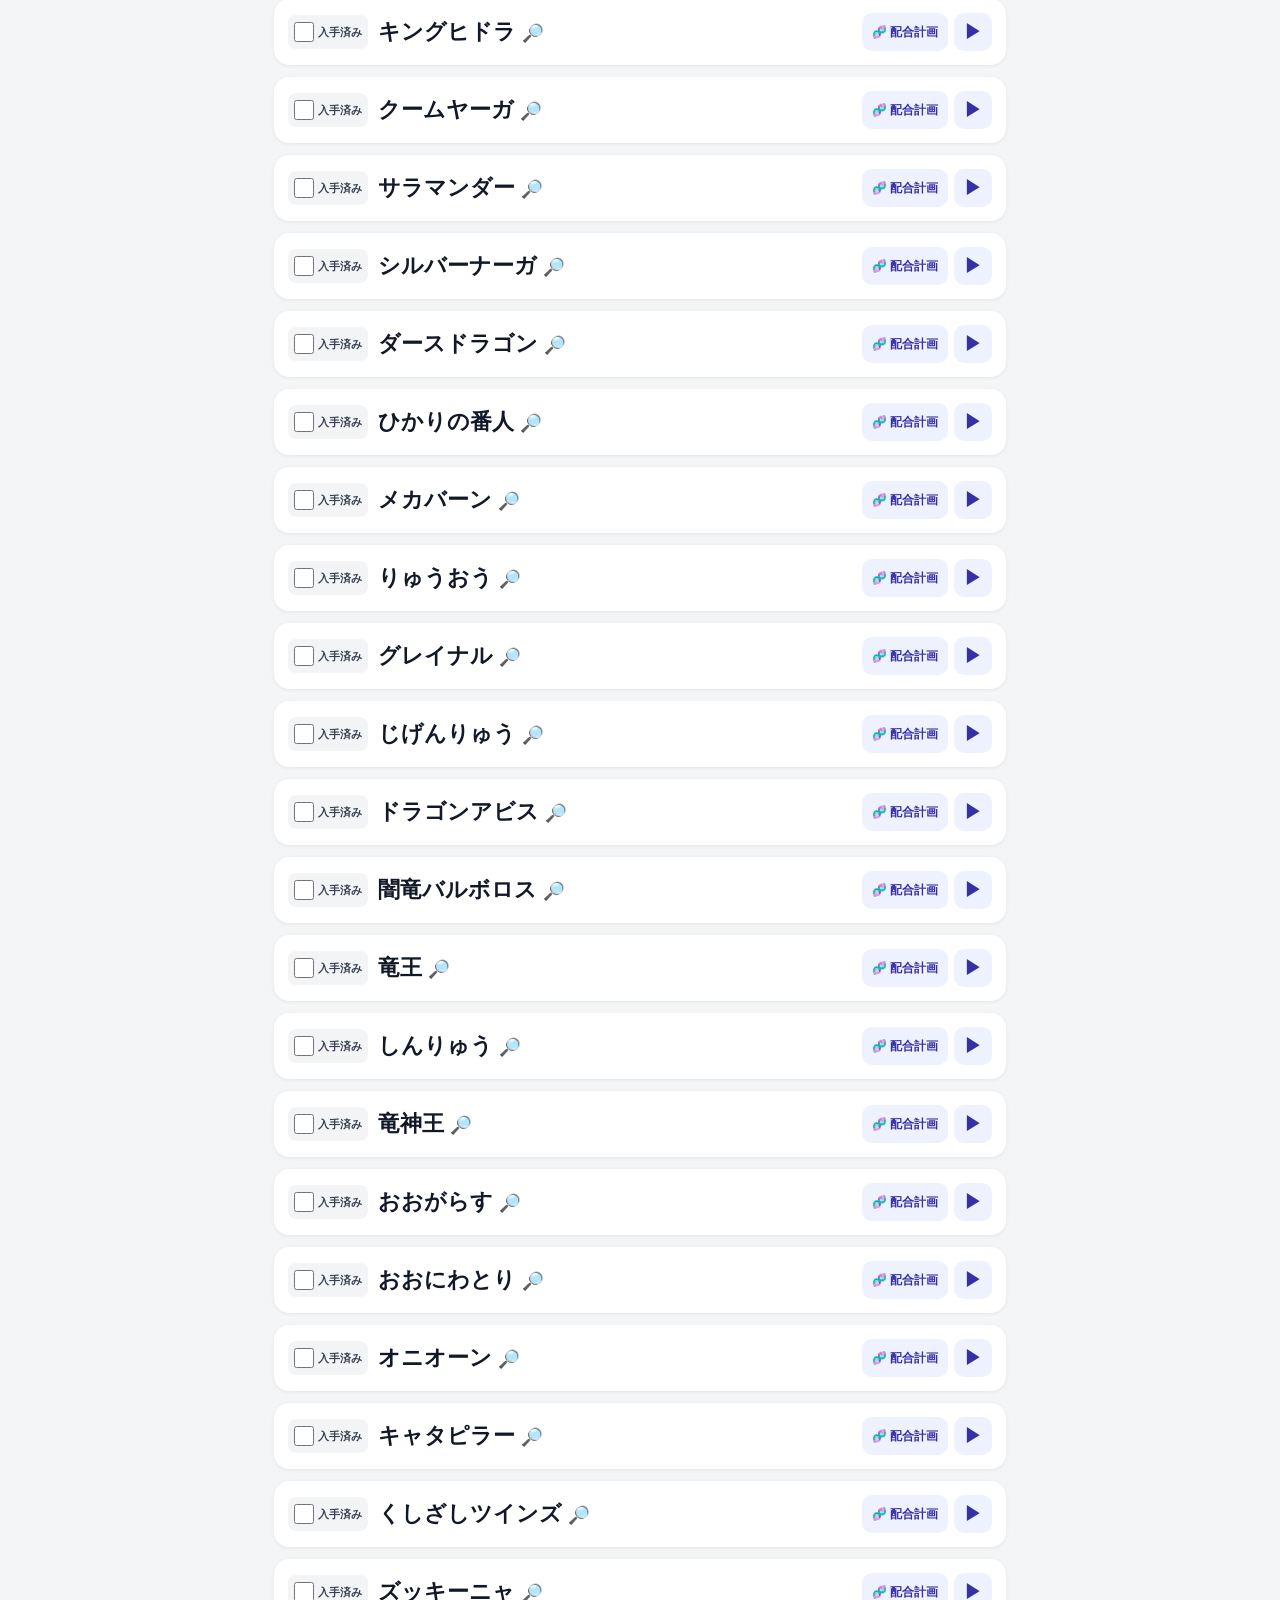
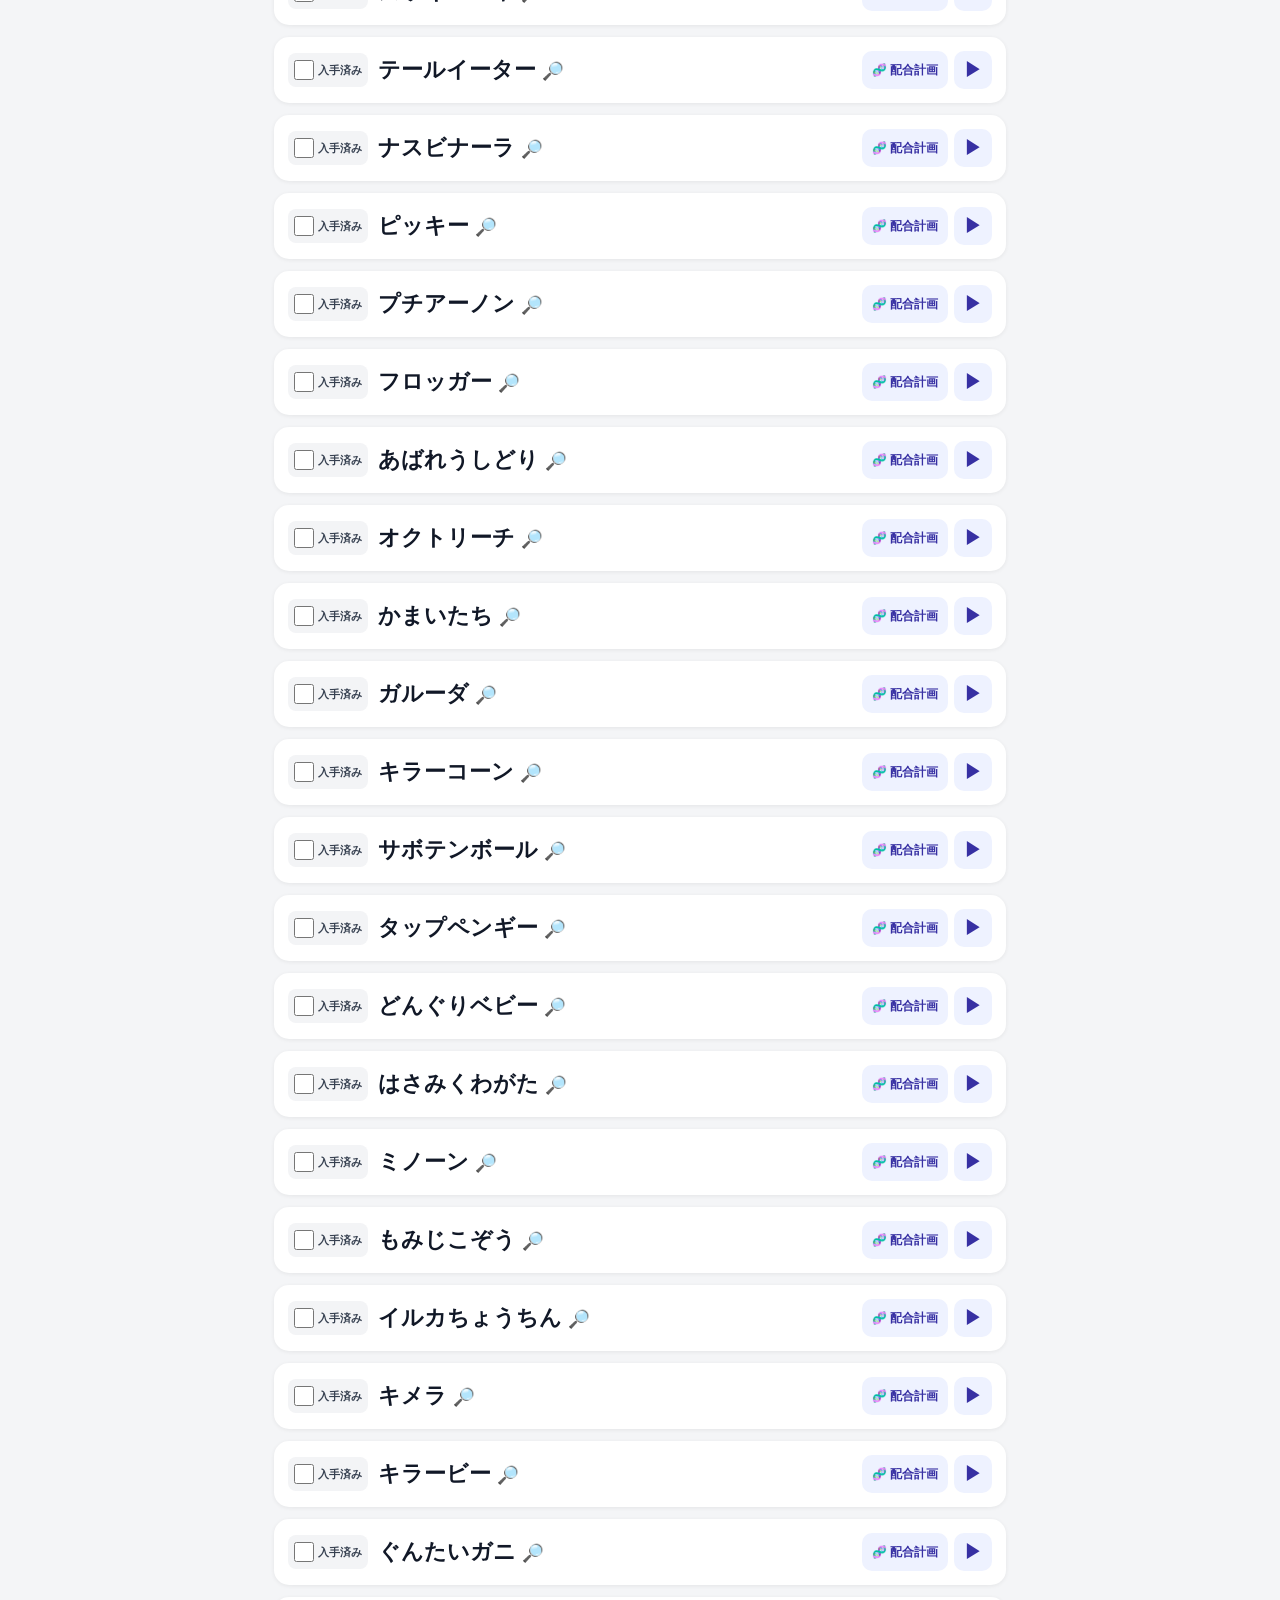
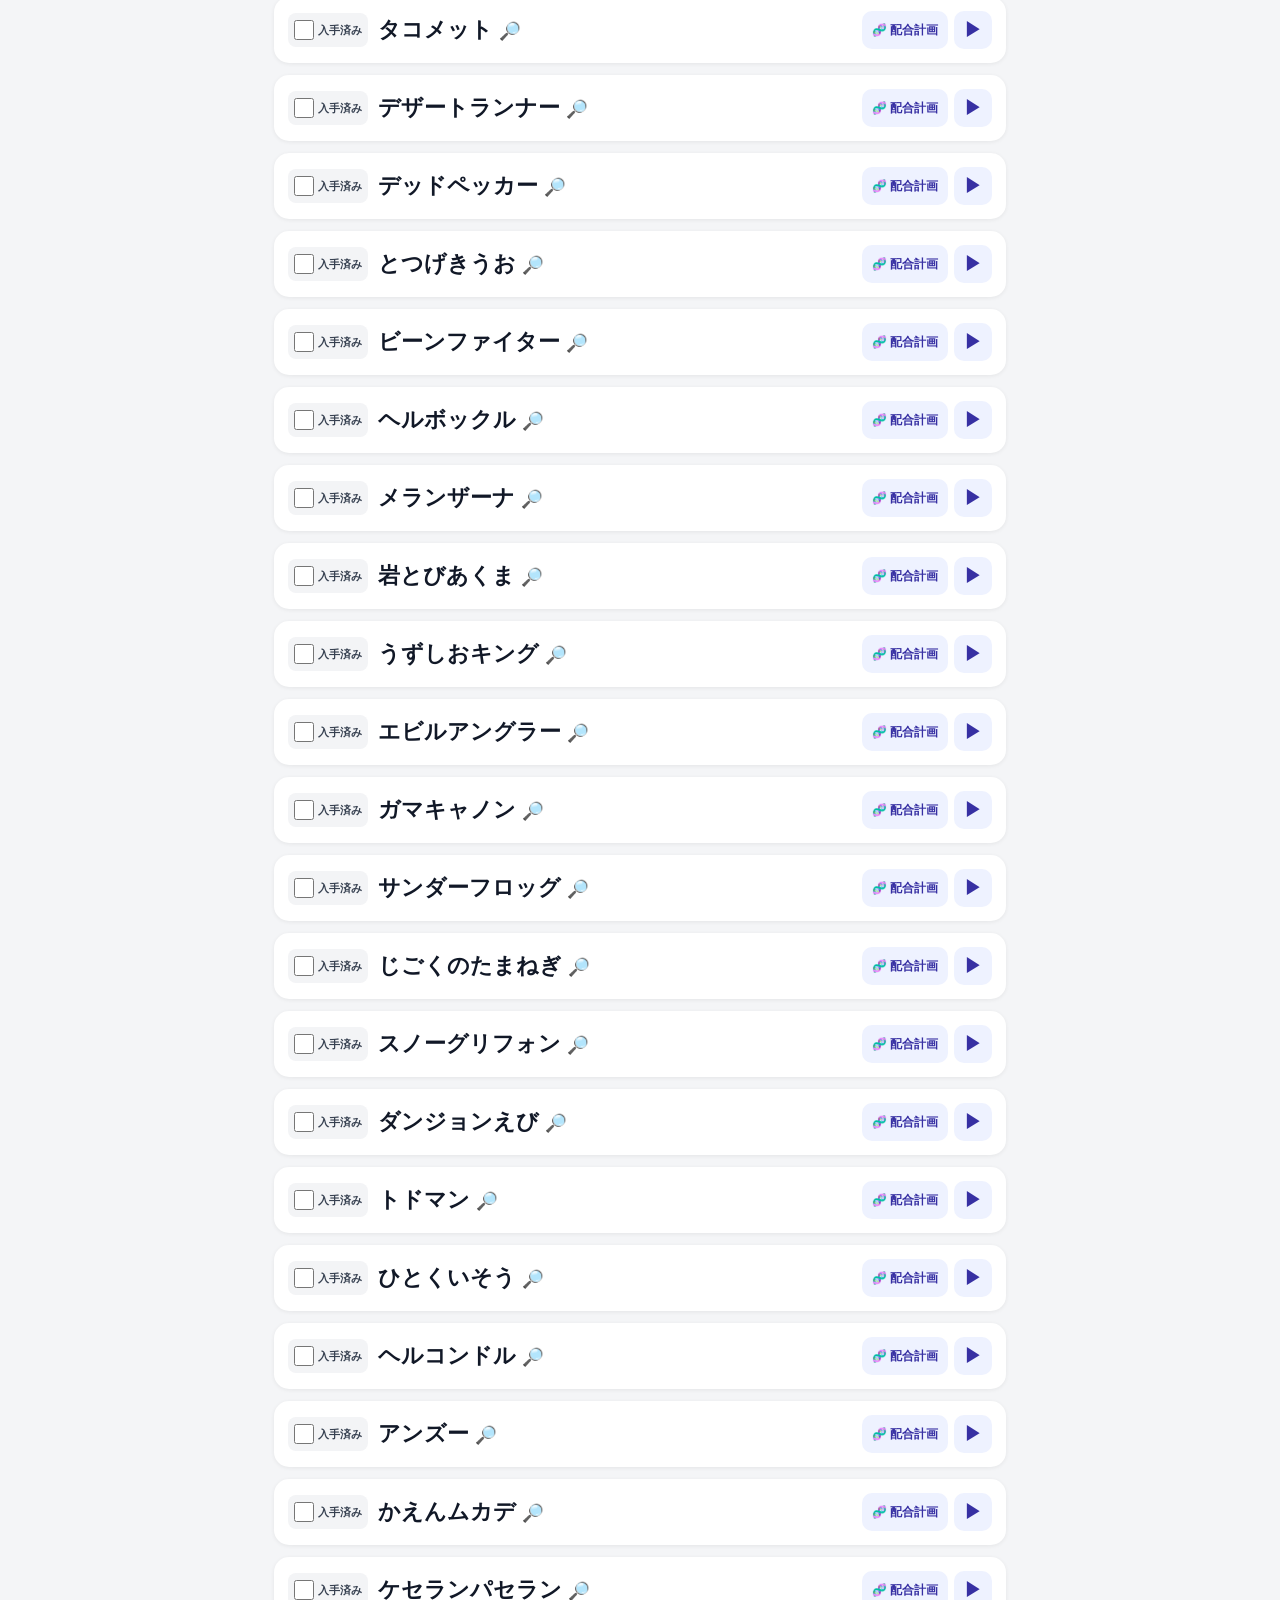
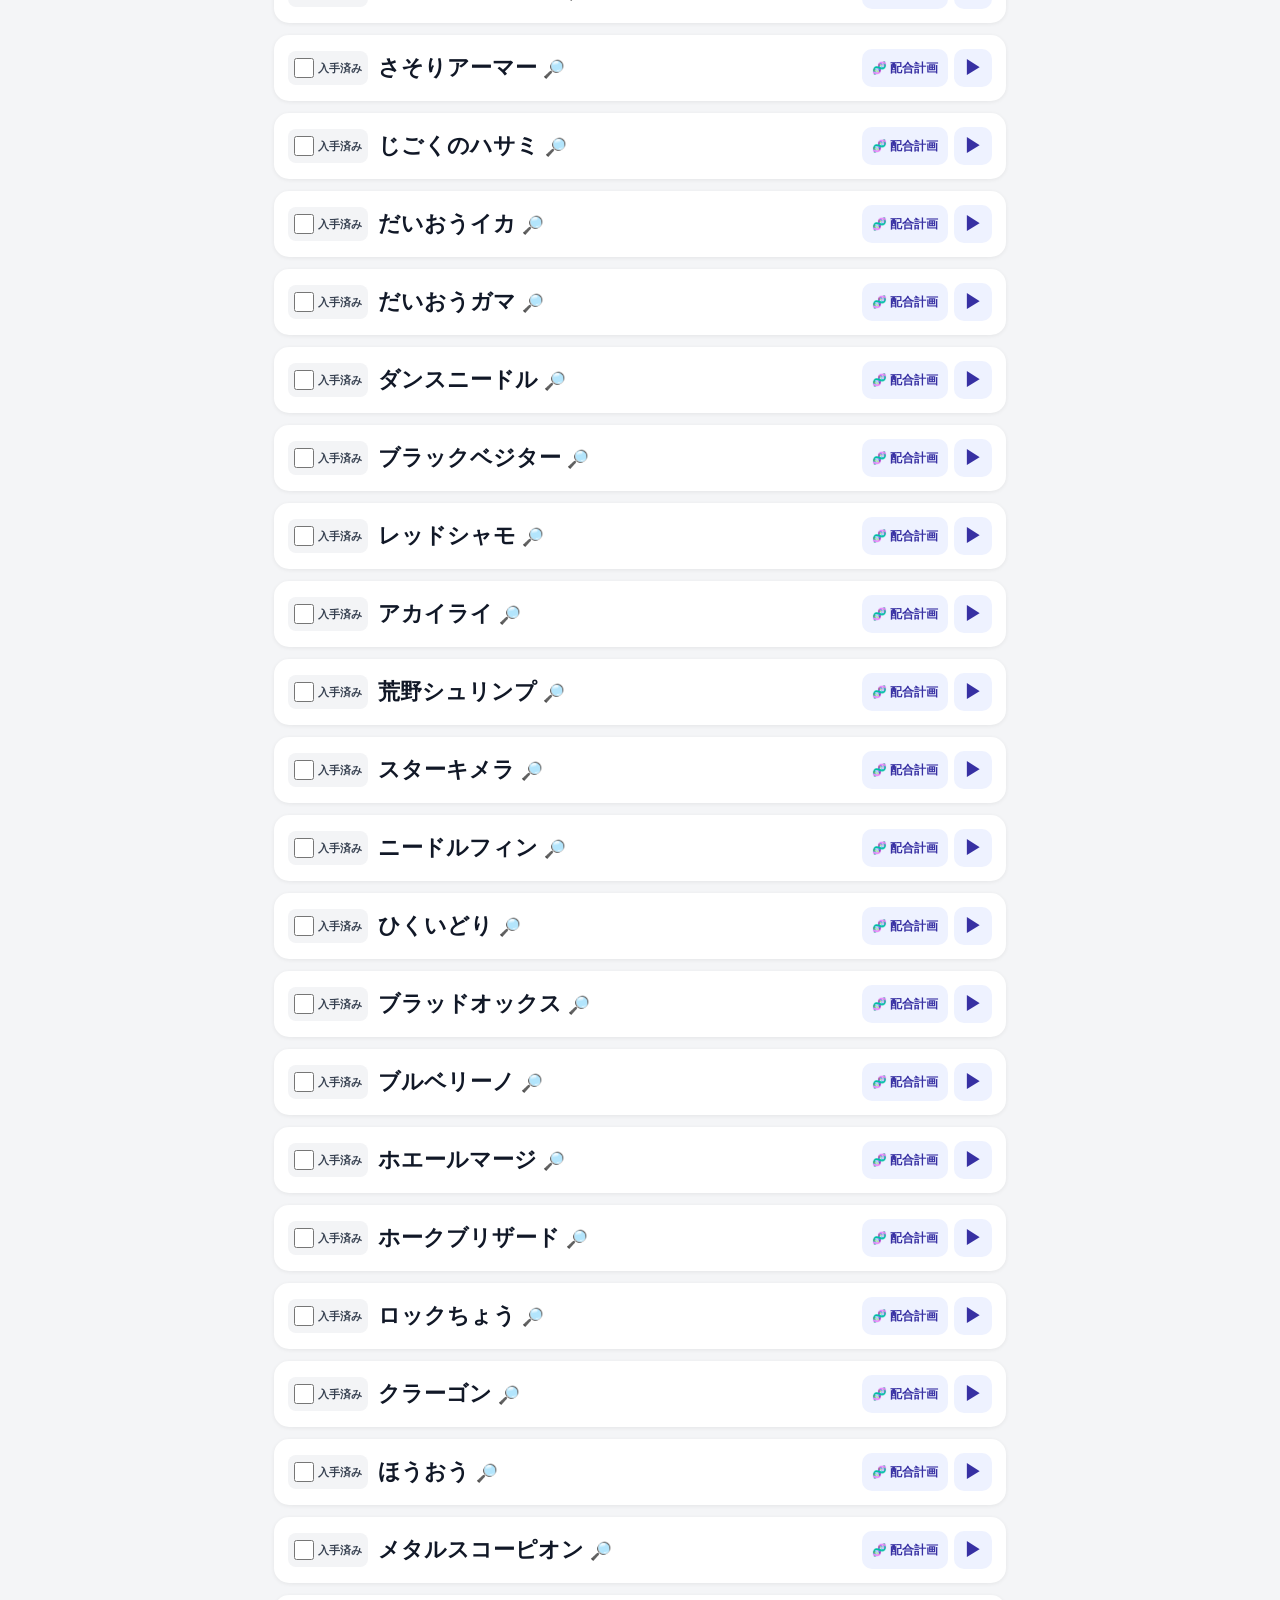
==== commit 6fbf4e76: "Refactor DQM3 scripts by responsibility while preserving storage and handlers" ====
--- a/index.html
+++ b/index.html
@@ -37,7 +37,7 @@
 
 <link
   rel="stylesheet"
-  href="./style.css?v=52"
+  href="./style.css?v=51"
 >
 
 <title>
@@ -207,15 +207,6 @@
       <div class="filter-group">
         <div class="filter-title">種族（複数選択可）</div>
         <div id="familyFilters" class="filter-options"></div>
-      </div>
-
-      <div class="filter-group">
-        <label class="filter-title" for="acquiredFilter">入手状況</label>
-        <select id="acquiredFilter">
-          <option value="all">すべて</option>
-          <option value="acquired">入手済みのみ</option>
-          <option value="missing">未入手のみ</option>
-        </select>
       </div>
 
       <button
@@ -403,17 +394,6 @@
 
   <div id="results"></div>
 
-  <details class="data-settings">
-    <summary>設定・データ管理</summary>
-    <p>入手済み・配合計画・保存ルート・折りたたみ設定をJSONに保存します。復元するとDQM3の保存データを置き換えます。</p>
-    <div class="backup-actions">
-      <button id="exportBackup" type="button">バックアップを保存</button>
-      <button id="importBackup" type="button">バックアップを復元</button>
-      <input id="backupFile" type="file" accept="application/json,.json" hidden>
-    </div>
-    <p id="backupStatus" role="status" aria-live="polite"></p>
-  </details>
-
 </main>
 
 
@@ -427,13 +407,13 @@
 </footer>
 
 
-<script src="./common.js?v=52"></script>
-<script src="./monsters.js?v=52"></script>
-<script src="./skills.js?v=52"></script>
-<script src="./recommend.js?v=52"></script>
-<script src="./storage.js?v=52"></script>
-<script src="./plan.js?v=52"></script>
-<script src="./app.js?v=52"></script>
+<script src="./common.js?v=51"></script>
+<script src="./monsters.js?v=51"></script>
+<script src="./skills.js?v=51"></script>
+<script src="./recommend.js?v=51"></script>
+<script src="./storage.js?v=51"></script>
+<script src="./plan.js?v=51"></script>
+<script src="./app.js?v=51"></script>
 
 
 <style id="safe-update-style">#safe-app-update{position:fixed;right:14px;bottom:calc(16px + env(safe-area-inset-bottom,0px));z-index:2147483640;background:#176e78;color:#fff;border:2px solid #fff;border-radius:999px;padding:10px 14px;font:600 13px -apple-system,BlinkMacSystemFont,"Noto Sans JP",sans-serif;box-shadow:0 3px 15px #0005;cursor:pointer}#safe-update[disabled]{opacity:.7}</style>
